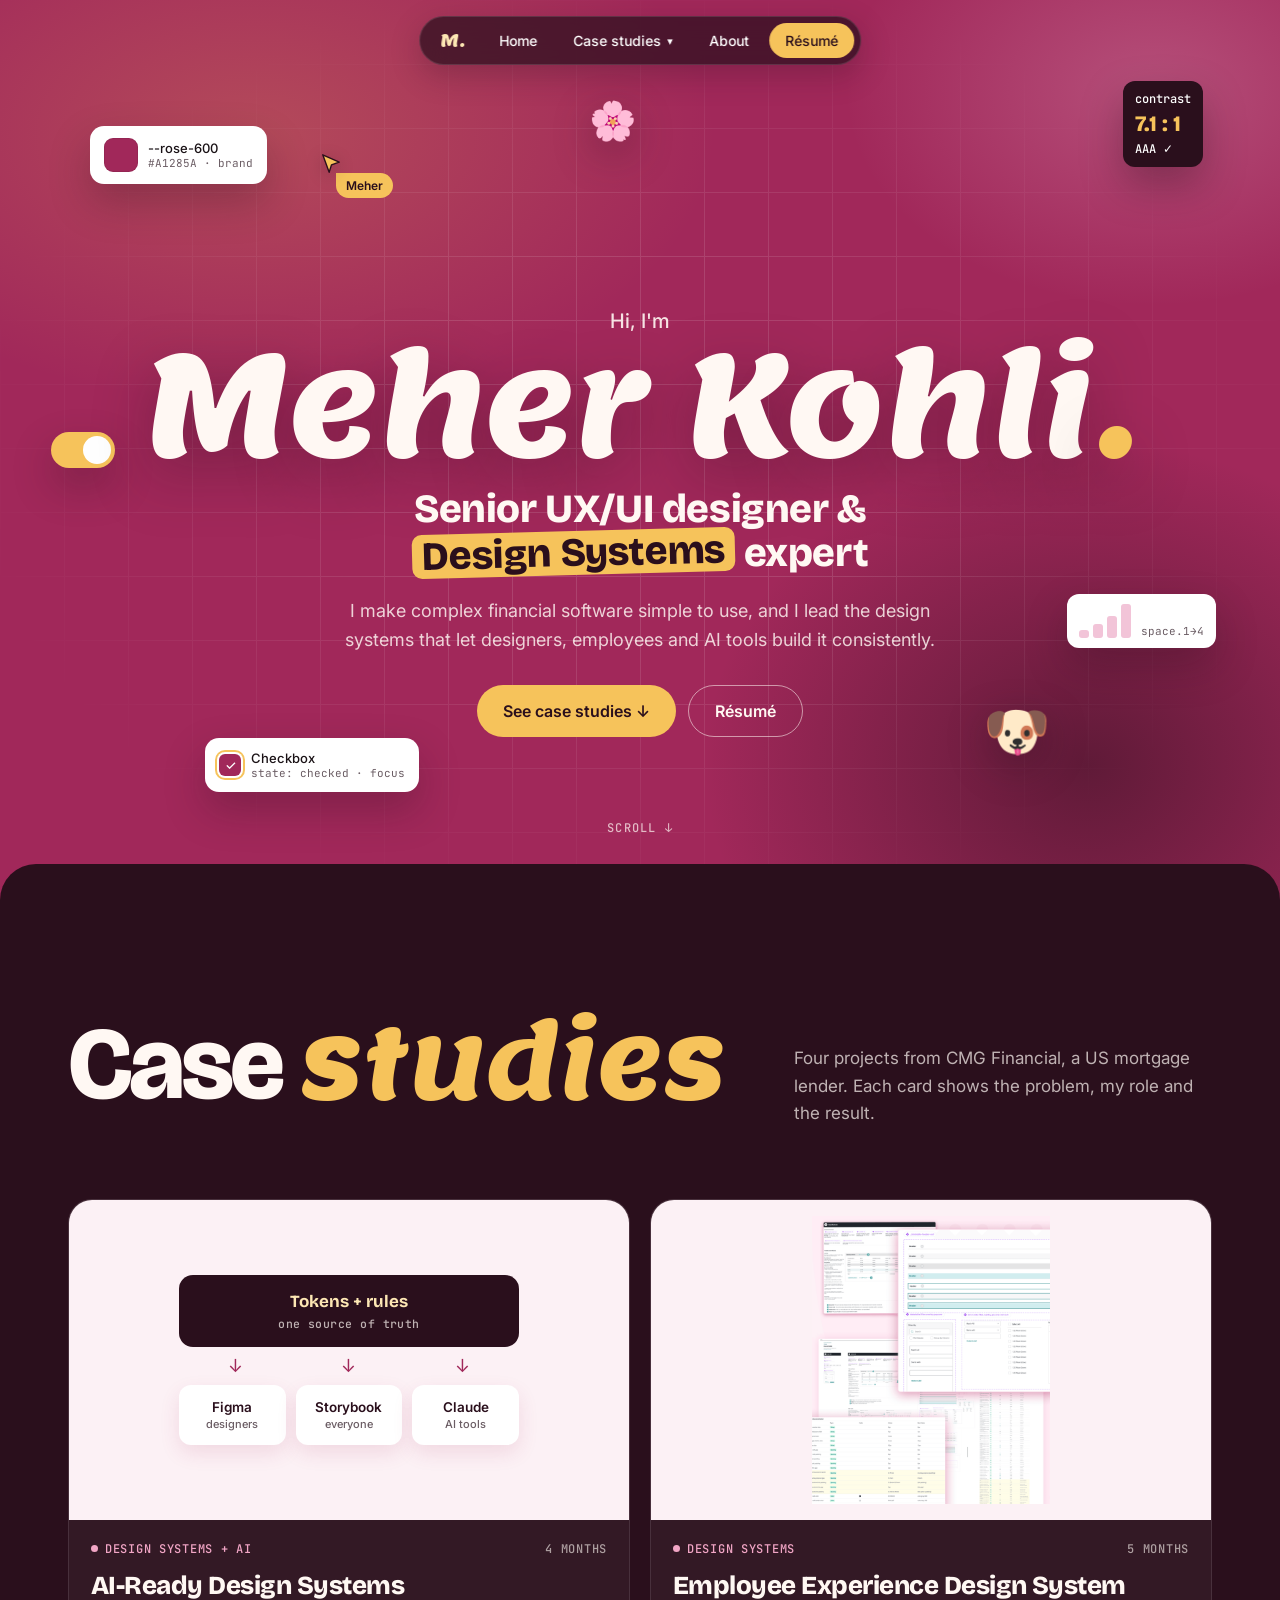
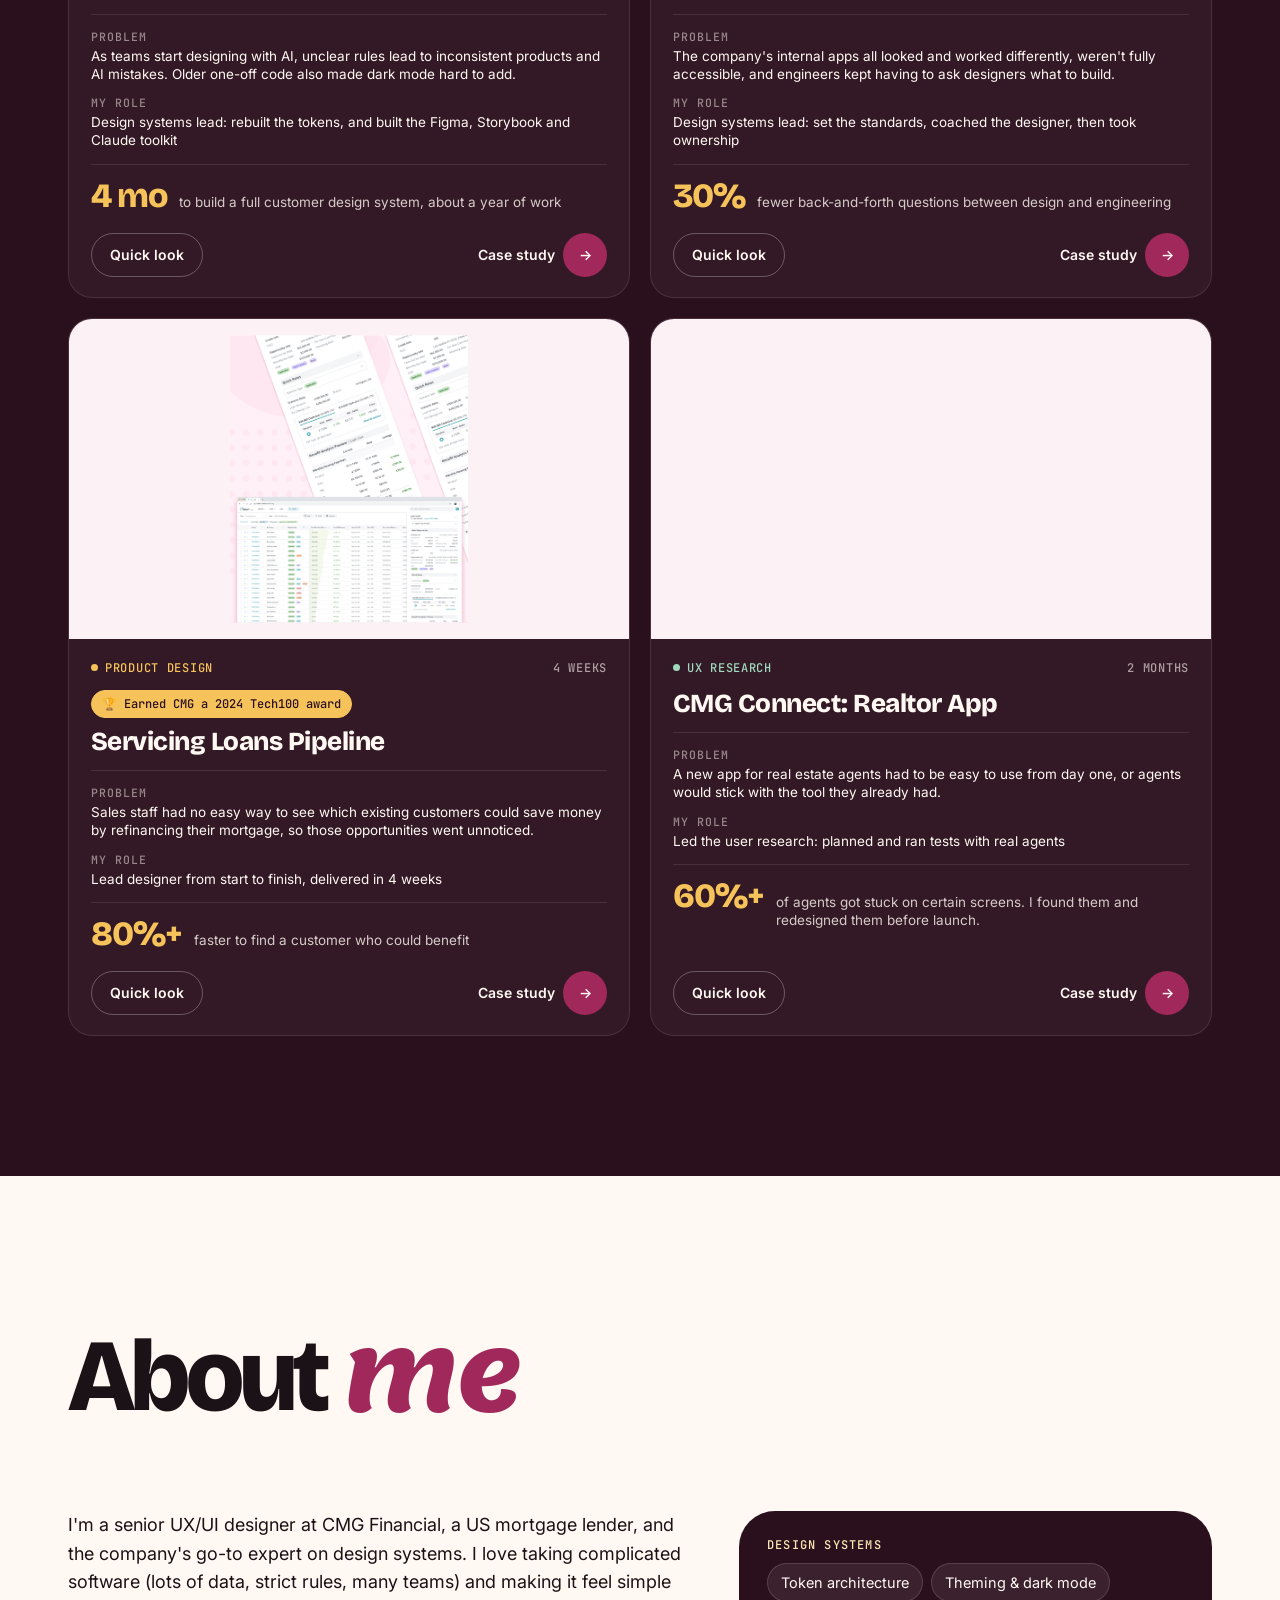
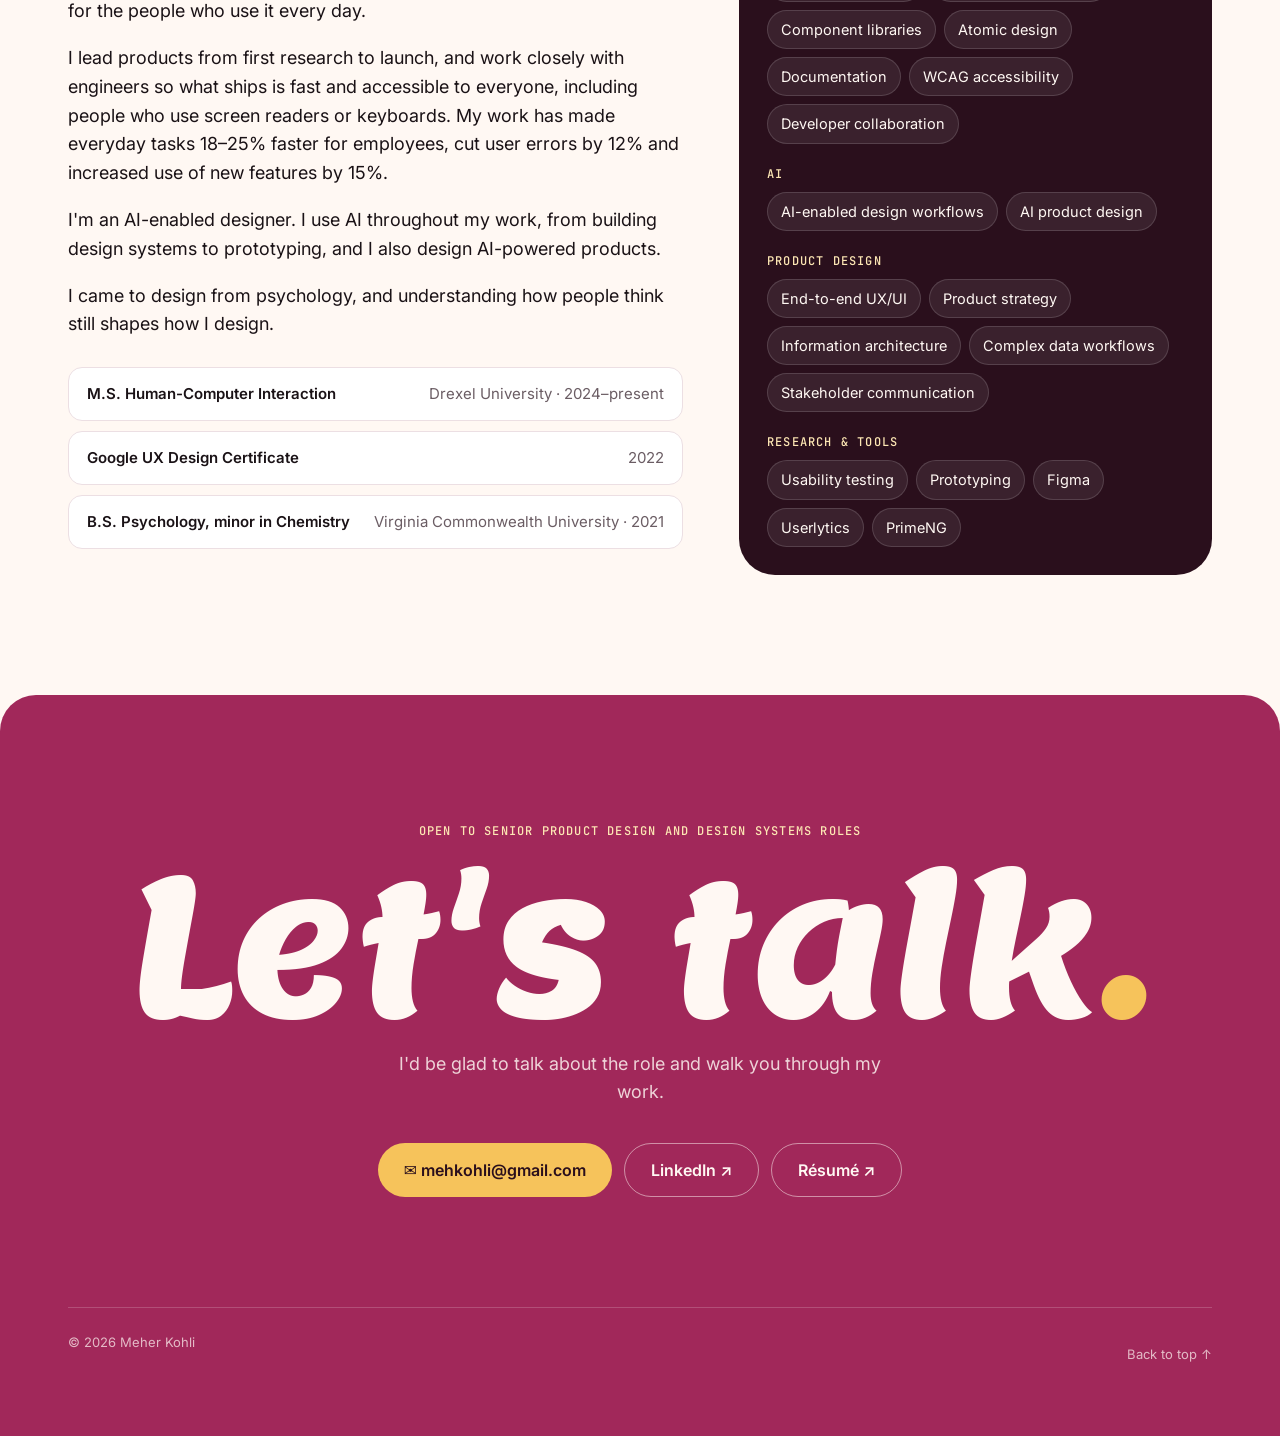
==== portfolio/index.html @ 1b916220 "Prepare Google Analytics click tracking (inactive until ID is added) Tracks résumé, LinkedIn and ema" ====
<!DOCTYPE html>
<html lang="en">
<head>
  <meta charset="utf-8" />
  <meta name="viewport" content="width=device-width, initial-scale=1, viewport-fit=cover" />
  <meta name="theme-color" content="#A1285A" />
  <title>Meher Kohli | Senior UX/UI Designer &amp; Design Systems Expert</title>
  <meta name="description" content="Meher Kohli is a senior UX/UI designer and design systems expert in enterprise fintech, using AI to deliver a year of design system work in 4 months. Designed the product behind CMG's 2024 HousingWire Tech100 award." />
  <link rel="preconnect" href="https://fonts.googleapis.com">
  <link rel="preconnect" href="https://fonts.gstatic.com" crossorigin>
  <link href="https://fonts.googleapis.com/css2?family=Lemon&family=Bricolage+Grotesque:opsz,wght@12..96,400;12..96,600;12..96,800&family=Inter:wght@400;500;600&family=JetBrains+Mono:wght@400;500&display=swap" rel="stylesheet">
  <style>
    /* ═════════ Meher tokens ═════════ */
    :root {
      /* primitives */
      --rose-950:#2a0f1c; --rose-900:#4a1029; --rose-700:#7d1d45; --rose-600:#A1285A; --rose-400:#d0679a; --rose-200:#f2c4d8; --rose-100:#fbe7ef;
      --butter-400:#F6C35B; --butter-200:#fde7b4;
      --cream:#fff8f3; --ink:#1a1216; --ink-muted:#6b5d64; --line:#ecdfe3;

      /* semantic */
      --bg: var(--cream); --text: var(--ink); --muted: var(--ink-muted); --border: var(--line);
      --brand: var(--rose-600); --brand-deep: var(--rose-950); --brand-soft: var(--rose-100); --highlight: var(--butter-400);

      --f-sig: 'Lemon', 'Bricolage Grotesque', cursive;
      --f-head: 'Bricolage Grotesque', system-ui, sans-serif;
      --f-body: 'Inter', system-ui, -apple-system, 'Segoe UI', Roboto, sans-serif;
      --f-mono: 'JetBrains Mono', ui-monospace, Menlo, monospace;

      --r-sm:8px; --r-md:14px; --r-lg:24px; --r-xl:36px;
      --max:1200px;
      --ease: cubic-bezier(.2,.8,.2,1);
    }

    *, *::before, *::after { box-sizing: border-box; }
    html { scroll-padding-top: 24px; -webkit-text-size-adjust: 100%; }
    @media (prefers-reduced-motion: no-preference) { html.smooth { scroll-behavior: smooth; } }
    body:has(dialog[open]) { overflow: hidden; }
    body { margin: 0; background: var(--bg); color: var(--text); font: 400 17px/1.6 var(--f-body); -webkit-font-smoothing: antialiased; overflow-x: clip; }
    a { color: inherit; }
    :focus-visible { outline: 3px solid var(--highlight); outline-offset: 3px; border-radius: 6px; }
    .wrap { max-width: var(--max); margin: 0 auto; padding: 0 28px; }
    @media (max-width: 600px) { .wrap { padding: 0 16px; } }
    .skip { position: absolute; left: -9999px; }
    .skip:focus { left: 16px; top: 16px; background: #fff; color: var(--ink); padding: 8px 12px; z-index: 200; }
    .mono { font-family: var(--f-mono); }
    .label { font: 500 12px/1 var(--f-mono); letter-spacing: .1em; text-transform: uppercase; }

    /* ═════════ Nav ═════════ */
    .nav { position: fixed; top: 16px; left: 50%; transform: translateX(-50%); z-index: 100; display: flex; align-items: center; gap: 4px; padding: 6px; border-radius: 999px; background: rgba(42,15,28,.72); backdrop-filter: blur(14px); -webkit-backdrop-filter: blur(14px); border: 1px solid rgba(255,255,255,.12); box-shadow: 0 10px 30px rgba(42,15,28,.25); }
    .nav a { color: #fff; text-decoration: none; font: 500 14px var(--f-body); padding: 9px 16px; border-radius: 999px; transition: background .2s; white-space: nowrap; }
    .nav a:hover { background: rgba(255,255,255,.12); }
    .nav .sig { font: 400 18px var(--f-sig); color: var(--butter-200); padding: 6px 14px; }
    .nav .cta { background: var(--butter-400); color: var(--rose-950); }
    .nav .cta:hover { background: var(--butter-200); }
    @media (max-width: 640px) {
      .nav { top: auto; bottom: calc(12px + env(safe-area-inset-bottom)); width: calc(100% - 24px); max-width: 420px; justify-content: space-between; padding: 6px; }
      .nav a { min-height: 44px; display: inline-flex; align-items: center; padding: 0 12px; font-size: 14px; }
      .nav .sig { display: none; }
      .nav a:not(.sig) { padding: 0 10px; }
      body { padding-bottom: calc(76px + env(safe-area-inset-bottom)); }
    }
    @media (max-width: 374px) {
      .nav a:not(.sig) { padding: 0 7px; font-size: 13px; }
    }

    /* ═════════ Hero ═════════ */
    .hero { position: relative; min-height: 100vh; min-height: 100svh; background: var(--brand); color: var(--cream); overflow: hidden; display: grid; place-items: center; isolation: isolate; }
    .hero::before { content: ""; position: absolute; inset: 0; z-index: -1; background:
        radial-gradient(60% 50% at 20% 15%, rgba(246,195,91,.22), transparent 60%),
        radial-gradient(50% 60% at 85% 85%, rgba(42,15,28,.55), transparent 60%),
        radial-gradient(40% 40% at 90% 10%, rgba(242,196,216,.25), transparent 60%); }
    .hero .grid-bg { position: absolute; inset: 0; z-index: -1; opacity: .12; background-image: linear-gradient(#fff 1px, transparent 1px), linear-gradient(90deg, #fff 1px, transparent 1px); background-size: 64px 64px; mask-image: radial-gradient(ellipse at center, #000 30%, transparent 75%); -webkit-mask-image: radial-gradient(ellipse at center, #000 30%, transparent 75%); }
    .hero-inner { text-align: center; padding: 120px 20px 100px; position: relative; z-index: 5; }
    .hero .hello { font: 500 clamp(16px, 2vw, 20px) var(--f-body); opacity: .9; margin-bottom: 8px; }
    .hero h1 { font: 400 clamp(64px, 11vw, 156px)/.9 var(--f-sig); margin: 0; letter-spacing: -.02em; color: var(--cream); text-shadow: 0 20px 60px rgba(42,15,28,.35); }
    .hero h1 .dot { color: var(--butter-400); }
    .hero .role { font: 800 clamp(22px, 3.4vw, 40px)/1.1 var(--f-head); margin: 20px auto 0; max-width: 20ch; letter-spacing: -.01em; }
    .hero .role span { background: var(--butter-400); color: var(--rose-950); padding: 0 .25em; border-radius: 10px; display: inline-block; transform: rotate(-1.5deg); }
    .hero .sub { max-width: 54ch; margin: 22px auto 0; font-size: clamp(16px, 1.6vw, 18px); color: rgba(255,248,243,.82); }
    .hero-cta { display: flex; justify-content: center; flex-wrap: wrap; gap: 12px; margin-top: 30px; }
    .hbtn { display: inline-flex; align-items: center; justify-content: center; min-height: 52px; padding: 0 26px; border-radius: 999px; font: 600 16px var(--f-body); text-decoration: none; transition: transform .2s var(--ease), background .2s; }
    .hbtn:hover { transform: translateY(-2px); }
    .hbtn.y { background: var(--butter-400); color: var(--rose-950); }
    .hbtn.o { border: 1.5px solid rgba(255,248,243,.55); color: var(--cream); }
    @media (max-width: 480px) { .hero-cta { display: grid; grid-template-columns: 1.4fr 1fr; gap: 10px; } .hbtn { padding: 0 12px; font-size: 15px; } }
    .proof { display: inline-flex; align-items: center; gap: 8px; margin: 22px 0 0; padding: 9px 16px; border-radius: 999px; background: rgba(42,15,28,.35); border: 1px solid rgba(255,255,255,.18); font: 500 14.5px var(--f-body); color: var(--cream); }
    .proof b { color: var(--butter-200); font-weight: 600; }
    .scroll-hint { position: absolute; bottom: 64px; left: 50%; transform: translateX(-50%); font: 500 12px var(--f-mono); letter-spacing: .1em; text-transform: uppercase; opacity: .7; z-index: 5; }

    /* floating system objects */
    .floaty { position: absolute; z-index: 3; will-change: transform; pointer-events: none; }
    .floaty > * { animation: bob 7s ease-in-out infinite; }
    @keyframes bob { 0%,100% { transform: translateY(-10px) rotate(var(--rot,0deg)); } 50% { transform: translateY(12px) rotate(calc(var(--rot,0deg) * -1)); } }
    .chip { font: 500 13px var(--f-body); background: #fff; color: var(--ink); border-radius: 14px; padding: 12px 14px; box-shadow: 0 18px 40px rgba(42,15,28,.28); display: flex; align-items: center; gap: 10px; }
    .chip .sw { width: 34px; height: 34px; border-radius: 9px; background: var(--brand); box-shadow: inset 0 0 0 1px rgba(0,0,0,.08); }
    .chip small { display: block; font: 400 11px var(--f-mono); color: var(--muted); }
    .cb { width: 22px; height: 22px; border-radius: 6px; background: var(--brand); color: #fff; display: grid; place-items: center; font-size: 13px; box-shadow: 0 0 0 2px #fff, 0 0 0 4px var(--butter-400); }
    .fake-btn { font: 600 14px var(--f-body); background: var(--rose-950); color: var(--butter-200); padding: 13px 22px; border-radius: 999px; box-shadow: 0 0 0 3px var(--brand), 0 0 0 6px var(--butter-400), 0 18px 40px rgba(42,15,28,.35); }
    .toggle { width: 64px; height: 36px; border-radius: 999px; background: var(--butter-400); position: relative; box-shadow: 0 18px 40px rgba(42,15,28,.3); }
    .toggle::after { content: ""; position: absolute; top: 4px; right: 4px; width: 28px; height: 28px; border-radius: 50%; background: #fff; }
    .contrast { font: 500 12px var(--f-mono); background: var(--rose-950); color: #fff; border-radius: 12px; padding: 10px 12px; display: grid; gap: 4px; box-shadow: 0 18px 40px rgba(42,15,28,.35); }
    .contrast b { font: 800 22px var(--f-head); color: var(--butter-400); }
    .cursor-tag { display: flex; flex-direction: column; align-items: flex-start; }
    .cursor-tag svg { width: 22px; height: 22px; filter: drop-shadow(0 4px 8px rgba(0,0,0,.25)); }
    .cursor-tag span { margin: -2px 0 0 16px; background: var(--butter-400); color: var(--rose-950); font: 600 12px var(--f-body); padding: 5px 10px; border-radius: 4px 999px 999px 999px; }
    .sticker { font-size: 54px; filter: drop-shadow(0 12px 20px rgba(42,15,28,.35)); }
    .spacing { display: flex; align-items: flex-end; gap: 4px; background: #fff; padding: 10px 12px; border-radius: 12px; box-shadow: 0 18px 40px rgba(42,15,28,.28); }
    .spacing i { display: block; width: 10px; background: var(--rose-200); border-radius: 3px; }
    .spacing em { font: 400 11px var(--f-mono); color: var(--muted); font-style: normal; margin-left: 6px; }

    .f1 { top: 14%; left: 7%; }   .f1 > * { --rot: -6deg; }
    .f2 { top: 9%; right: 6%; }  .f2 > * { --rot: 5deg; animation-duration: 6s; }
    .f3 { top: 48%; left: 4%; }   .f3 > * { --rot: 3deg; animation-duration: 8s; }
    .f4 { top: 66%; right: 5%; }  .f4 > * { --rot: -4deg; animation-duration: 6.5s; }
    .f5 { bottom: 12%; left: 16%; } .f5 > * { --rot: 8deg; animation-duration: 7.5s; }
    .f6 { bottom: 14%; right: 18%; } .f6 > * { --rot: -3deg; animation-duration: 5.5s; }
    .f7 { top: 17%; left: 25%; }  .f7 > * { --rot: -10deg; animation-duration: 6.8s; }
    .f8 { top: 10%; left: 46%; }  .f8 > * { --rot: 6deg; animation-duration: 7.2s; }
    @media (max-width: 900px) { .f3, .f4, .f7 { display: none; } .f1 { top: 11%; left: 3%; } .f2 { top: 12%; right: 3%; } .f8 { display: none; } }
    @media (max-width: 600px) {
      .f1 { top: 20px; left: 12px; } .f2 { top: 20px; right: 12px; }
      .f1 .chip, .f2 .contrast { zoom: .72; }
      .proof .proj { display: none; }
      .f5 { display: none; }
      .f6 { right: 5%; bottom: 3%; } .f6 .sticker { font-size: 40px; }
      .hero-inner { padding: 100px 16px 104px; }
      .hero .hello { display: none; }
      .hero .role { font-size: 22px; margin-top: 14px; }
      .hero .sub { font-size: 16px; margin-top: 14px; }
      .proof { border-radius: 16px; font-size: 13.5px; margin-top: 16px; text-align: left; }
      .hero-cta { margin-top: 20px; }
      .scroll-hint { display: none; }
    }

    /* sparkles on hover (signature from the original header) */
    .sparkle-layer { position: absolute; inset: 0; pointer-events: none; z-index: 4; }
    .sp { position: absolute; opacity: 0; color: var(--butter-400); font-size: 22px; }
    @keyframes sparkle { 0% { opacity: 0; transform: scale(0) rotate(0); } 30% { opacity: 1; transform: scale(1.2) rotate(180deg); } 100% { opacity: 0; transform: scale(1.4) rotate(360deg); } }
    .hero:hover .sp, .hero.sparkle .sp { animation: sparkle 2.2s ease-in-out infinite; }

    /* ═════════ Work ═════════ */
    .work { position: relative; z-index: 1; margin-top: calc(var(--r-xl) * -1); background: var(--rose-950); color: var(--cream); padding: 130px 0 140px; border-radius: var(--r-xl) var(--r-xl) 0 0; }
    .sec-head { display: flex; justify-content: space-between; align-items: end; gap: 24px; flex-wrap: wrap; margin-bottom: 72px; }
    .sec-head h2 { font: 800 clamp(48px, 8vw, 112px)/.9 var(--f-head); letter-spacing: -.04em; margin: 0; }
    .sec-head h2 em { font: 400 1em var(--f-sig); font-style: normal; color: var(--butter-400); letter-spacing: -.02em; }
    .sec-head p { max-width: 38ch; margin: 0; color: rgba(255,248,243,.7); }

    .tag { font: 500 12px/1 var(--f-mono); padding: 7px 10px; border-radius: 999px; border: 1px solid rgba(255,255,255,.2); color: rgba(255,248,243,.85); }
    .tag.gold { background: var(--butter-400); border-color: var(--butter-400); color: var(--rose-950); }
    .v-rose { background: linear-gradient(140deg, var(--brand), var(--rose-700)); }
    .v-butter { background: linear-gradient(140deg, var(--butter-400), #f19a6b); }
    .v-plum { background: linear-gradient(140deg, var(--rose-950), #4a1a33); }
    .ai-vis { width: 100%; max-width: 340px; display: grid; grid-template-columns: repeat(3, 1fr); gap: 10px; }
    .ai-vis .core { grid-column: 1 / -1; background: var(--rose-950); color: var(--butter-200); border-radius: 14px; padding: 16px; text-align: center; font: 700 17px var(--f-head); }
    .ai-vis .core small { display: block; font: 500 11.5px var(--f-mono); color: rgba(255,248,243,.7); margin-top: 4px; letter-spacing: .04em; }
    .ai-vis .arrows { grid-column: 1 / -1; display: flex; justify-content: space-around; color: var(--brand); font-size: 18px; line-height: 1; }
    .ai-vis .leaf { background: #fff; border-radius: 12px; padding: 14px 6px; text-align: center; font: 600 13.5px var(--f-body); color: var(--rose-950); box-shadow: 0 8px 20px rgba(161,40,90,.12); }
    .ai-vis .leaf i { display: block; font-style: normal; font-size: 11px; font-weight: 500; color: var(--muted); margin-top: 2px; }
    .v-blush { background: linear-gradient(140deg, var(--rose-200), #f7d9c4); }

    /* Case study overview grid */
    .cases { display: grid; grid-template-columns: repeat(2, 1fr); gap: 20px; list-style: none; margin: 0; padding: 0; }
    @media (max-width: 680px) { .cases { grid-template-columns: 1fr; } }
    .cs { position: relative; display: flex; flex-direction: column; background: rgba(255,255,255,.045); border: 1px solid rgba(255,255,255,.1); border-radius: var(--r-lg); overflow: hidden; transition: transform .35s var(--ease), border-color .25s, background .25s; }
    .cs:hover { transform: translateY(-4px); border-color: rgba(246,195,91,.55); background: rgba(255,255,255,.07); }
    .cs:focus-within { border-color: var(--butter-400); }
    /* Real product images: shown in full, never cropped or altered */
    .thumb { height: 320px; padding: 16px; background: #fcf1f5; display: flex; align-items: center; justify-content: center; overflow: hidden; }
    .thumb img { display: block; max-width: 100%; max-height: 288px; width: auto; height: auto; transition: transform .5s var(--ease); }
    .cs:hover .thumb img { transform: scale(1.03); }
    @media (max-width: 680px) {
      .thumb { height: 300px; padding: 14px; } .thumb img { max-height: 272px; }
      .cs-body { padding: 20px 18px 18px; }
      .cs h3 { font-size: 24px; }
      .work { padding: 88px 0 96px; }
      .sec-head { margin-bottom: 48px; }
    }
    .award { align-self: flex-start; margin-bottom: -4px; }
    .cs-body { display: flex; flex-direction: column; gap: 14px; padding: 22px 22px 20px; flex: 1; }
    .cs-meta { display: flex; justify-content: space-between; gap: 8px; font: 500 12px/1.3 var(--f-mono); letter-spacing: .06em; text-transform: uppercase; color: rgba(255,248,243,.6); }
    .cs-meta .kind { color: var(--c); }
    .cs-meta .kind::before { content: ""; display: inline-block; width: 7px; height: 7px; border-radius: 50%; background: var(--c); margin-right: 7px; vertical-align: 1px; }
    .cs h3 { font: 800 26px/1.08 var(--f-head); letter-spacing: -.02em; margin: 0; }
    .cs h3 a { text-decoration: none; }
    .cs h3 a::after { content: ""; position: absolute; inset: 0; z-index: 1; border-radius: inherit; }
    .cs h3 a:focus-visible { outline: none; }
    .cs-sum { margin: 0; font-size: 15px; line-height: 1.5; color: rgba(255,248,243,.75); }
    .facts { display: grid; grid-template-columns: 1fr; gap: 12px; margin: 0; padding: 14px 0; border-block: 1px solid rgba(255,255,255,.1); }
    .facts dt { font: 500 11.5px var(--f-mono); letter-spacing: .08em; text-transform: uppercase; color: rgba(255,248,243,.5); margin-bottom: 3px; }
    .facts dd { margin: 0; font-size: 13.5px; line-height: 1.35; }
    .impact { display: flex; align-items: baseline; gap: 12px; }
    .impact b { font: 800 34px/1 var(--f-head); color: var(--butter-400); letter-spacing: -.03em; white-space: nowrap; }
    .impact span { font-size: 13.5px; line-height: 1.35; color: rgba(255,248,243,.8); }
    .cs-actions { margin-top: auto; padding-top: 6px; display: flex; justify-content: space-between; align-items: center; gap: 10px; }
    .ql { position: relative; z-index: 2; font: 600 14px var(--f-body); color: var(--cream); background: transparent; border: 1px solid rgba(255,255,255,.28); border-radius: 999px; min-height: 44px; padding: 0 18px; cursor: pointer; transition: background .2s, border-color .2s; }
    .ql:hover { background: rgba(255,255,255,.1); border-color: rgba(255,255,255,.5); }
    .go { display: inline-flex; align-items: center; gap: 8px; font: 600 14px var(--f-body); color: var(--cream); }
    .go i { width: 44px; height: 44px; border-radius: 50%; background: var(--brand); display: grid; place-items: center; font-style: normal; transition: transform .3s var(--ease), background .2s; }
    .cs:hover .go i, .cs:focus-within .go i { transform: rotate(-45deg); background: var(--butter-400); color: var(--rose-950); }

    /* Quick look dialog */
    dialog.qv { width: min(760px, calc(100vw - 24px)); max-height: calc(100vh - 32px); padding: 0; border: 0; border-radius: var(--r-xl); background: var(--cream); color: var(--ink); box-shadow: 0 40px 100px rgba(42,15,28,.5); overflow: auto; }
    dialog.qv::backdrop { background: rgba(26,10,18,.66); backdrop-filter: blur(6px); }
    dialog.qv[open] { animation: pop .35s var(--ease); }
    @keyframes sheet { from { transform: translateY(100%); } }
    @keyframes pop { from { opacity: 0; transform: translateY(18px) scale(.98); } }
    .qv-head { position: relative; padding: 30px 32px 26px; color: var(--cream); }
    .qv-head.v-butter, .qv-head.v-blush { color: var(--rose-950); }
    .qv-head .cs-meta { color: inherit; opacity: .8; justify-content: flex-start; gap: 6px 16px; flex-wrap: wrap; padding-right: 52px; }
    .qv-head .cs-meta .kind { color: inherit; } .qv-head .cs-meta .kind::before { background: currentColor; }
    .qv-head h2 { font: 800 clamp(28px, 4vw, 40px)/1.05 var(--f-head); letter-spacing: -.02em; margin: 12px 0 0; padding-right: 48px; }
    .qv-x { position: absolute; top: 18px; right: 18px; width: 40px; height: 40px; border-radius: 50%; border: 0; background: rgba(255,255,255,.9); color: var(--ink); font-size: 20px; cursor: pointer; }
    .qv-body { padding: 28px 32px 8px; display: grid; gap: 24px; }
    .qv-facts { display: grid; grid-template-columns: repeat(3, 1fr); gap: 12px; margin: 0; }
    .qv-facts div { background: #fff; border: 1px solid var(--border); border-radius: var(--r-md); padding: 12px 14px; }
    .qv-facts dt { font: 500 11.5px var(--f-mono); letter-spacing: .08em; text-transform: uppercase; color: var(--muted); margin-bottom: 4px; }
    .qv-facts dd { margin: 0; font-size: 14px; line-height: 1.4; }
    .qv-sec h3 { font: 500 12px var(--f-mono); letter-spacing: .1em; text-transform: uppercase; color: var(--brand); margin: 0 0 8px; }
    .qv-sec p { margin: 0; color: var(--ink); }
    .qv-sec ul { margin: 0; padding-left: 20px; display: grid; gap: 6px; }
    .qv-metrics { display: grid; grid-template-columns: repeat(3, 1fr); gap: 12px; }
    .qv-metrics div { background: var(--rose-950); color: var(--cream); border-radius: var(--r-md); padding: 16px; }
    .qv-metrics b { display: block; font: 800 30px/1 var(--f-head); color: var(--butter-400); letter-spacing: -.02em; }
    .qv-metrics span { display: block; font-size: 13px; line-height: 1.4; margin-top: 6px; color: rgba(255,248,243,.8); }
    .qv-foot { position: sticky; bottom: 0; display: flex; justify-content: space-between; align-items: center; gap: 12px; padding: 16px 32px; background: color-mix(in srgb, var(--cream) 92%, transparent); backdrop-filter: blur(8px); border-top: 1px solid var(--border); margin-top: 20px; flex-wrap: wrap; }
    .qv-nav { display: flex; gap: 8px; }
    .qv-nav button { height: 44px; padding: 0 16px; border-radius: 999px; border: 1px solid var(--border); background: #fff; color: var(--ink); font: 500 14px var(--f-body); cursor: pointer; }
    .qv-nav button:hover { border-color: var(--brand); }
    .qv-cta { display: inline-flex; align-items: center; gap: 8px; height: 44px; padding: 0 20px; border-radius: 999px; background: var(--brand); color: #fff; font: 600 14px var(--f-body); text-decoration: none; }
    .qv-cta:hover { background: var(--rose-700); }
    @media (max-width: 640px) {
      dialog.qv { width: 100%; max-width: 100%; margin: auto 0 0; max-height: 92vh; max-height: 92dvh; border-radius: 28px 28px 0 0; }
      dialog.qv[open] { animation: sheet .35s var(--ease); }
      .qv-foot { padding-bottom: calc(12px + env(safe-area-inset-bottom)) !important; }
      .qv-head, .qv-body { padding-left: 20px; padding-right: 20px; }
      .qv-foot { padding: 12px 20px; }
      .qv-facts, .qv-metrics { grid-template-columns: 1fr; }
      .qv-metrics div { display: flex; align-items: baseline; gap: 12px; } .qv-metrics span { margin: 0; }
      .qv-nav button span { display: none; }
    }

    /* ═════════ About ═════════ */
    .about-sec { padding: 130px 0 120px; }
    .about-sec .sec-head h2 { color: var(--ink); }
    .about-sec .sec-head h2 em { color: var(--brand); }
    .about { display: grid; grid-template-columns: 1.3fr 1fr; gap: 56px; align-items: start; }
    .about p { margin: 0 0 18px; font-size: 18px; max-width: 60ch; }
    .about .edu { display: grid; gap: 10px; margin: 28px 0 0; padding: 0; list-style: none; }
    .about .edu li { background: #fff; border: 1px solid var(--border); border-radius: var(--r-md); padding: 14px 18px; font-size: 15px; display: flex; justify-content: space-between; gap: 4px 12px; flex-wrap: wrap; }
    .about .edu b { font-weight: 600; }
    .about .edu span { color: var(--muted); }
    .skills { background: var(--rose-950); color: var(--cream); border-radius: var(--r-xl); padding: 28px; }
    .skills h3 { font: 500 12px/1 var(--f-mono); letter-spacing: .1em; text-transform: uppercase; color: var(--butter-200); margin: 0 0 12px; }
    .skills ul { list-style: none; margin: 0 0 24px; padding: 0; display: flex; flex-wrap: wrap; gap: 8px; }
    .skills ul:last-child { margin-bottom: 0; }
    .skills li { font-size: 14.5px; padding: 7px 13px; border-radius: 999px; background: rgba(255,255,255,.08); border: 1px solid rgba(255,255,255,.14); }
    @media (max-width: 900px) { .about { grid-template-columns: 1fr; gap: 32px; } .about-sec { padding: 88px 0 96px; } .about p { font-size: 17px; } .skills { padding: 22px 18px; border-radius: 28px; } }

    /* ═════════ Contact ═════════ */
    .contact { background: var(--brand); color: var(--cream); border-radius: var(--r-xl) var(--r-xl) 0 0; padding: 130px 0 60px; position: relative; overflow: hidden; text-align: center; }
    .contact .label { color: var(--butter-200); }
    .contact h2 { font: 400 clamp(64px, 15vw, 200px)/.9 var(--f-sig); margin: 22px 0 18px; letter-spacing: -.02em; }
    .contact h2 span { color: var(--butter-400); }
    .contact p { max-width: 46ch; margin: 0 auto 36px; color: rgba(255,248,243,.82); font-size: 18px; }
    .btns { display: flex; justify-content: center; flex-wrap: wrap; gap: 12px; }
    .btn { display: inline-flex; align-items: center; gap: 8px; height: 54px; padding: 0 26px; border-radius: 999px; font: 600 16px var(--f-body); text-decoration: none; transition: transform .2s var(--ease); }
    .btn:hover { transform: translateY(-2px); }
    .btn.y { background: var(--butter-400); color: var(--rose-950); }
    .btn.o { border: 1.5px solid rgba(255,248,243,.5); color: var(--cream); }
    .foot { display: flex; justify-content: space-between; flex-wrap: wrap; gap: 12px; margin-top: 110px; padding-top: 24px; border-top: 1px solid rgba(255,255,255,.18); font-size: 13px; color: rgba(255,248,243,.7); text-align: left; }
    .foot a { text-decoration: none; min-height: 44px; display: inline-flex; align-items: center; }
    @media (max-width: 600px) { .contact { padding: 96px 0 40px; } .btns { flex-direction: column; align-items: stretch; max-width: 340px; margin: 0 auto; } .btn { justify-content: center; } .foot { margin-top: 64px; } }

    /* reveal */
    .rv { transition: opacity .8s var(--ease), transform .8s var(--ease); }
    .rv.pre { opacity: 0; transform: translateY(28px); }

    @media (prefers-reduced-motion: reduce) {
      html.smooth { scroll-behavior: auto; }
      *, *::before, *::after { animation: none !important; transition: none !important; }
      .rv.pre { opacity: 1; transform: none; }
    }

/* Case studies dropdown in the menu */
.cm { position: relative; display: inline-flex; }
.cm-btn { display: inline-flex; align-items: center; gap: 6px; border: 0; background: transparent; color: #fff; font: 500 14px var(--f-body); padding: 9px 16px; border-radius: 999px; cursor: pointer; white-space: nowrap; }
.cm-btn:hover, .cm-btn[aria-expanded="true"] { background: rgba(255,255,255,.12); }
.cm-caret { font-size: 11px; transition: transform .2s; }
.cm-btn[aria-expanded="true"] .cm-caret { transform: rotate(180deg); }
.cm-list { position: absolute; top: calc(100% + 10px); left: 50%; transform: translateX(-50%); width: 300px; margin: 0; padding: 8px; list-style: none; background: #2a0f1c; border: 1px solid rgba(255,255,255,.14); border-radius: 18px; box-shadow: 0 18px 40px rgba(42,15,28,.35); z-index: 120; }
.cm-list[hidden] { display: none; }
.cm-list a { display: block; padding: 10px 12px; min-height: 44px; border-radius: 12px; color: #fff; text-decoration: none; font: 600 15px/1.3 var(--f-body); }
.cm-list a:hover, .cm-list a:focus-visible { background: rgba(255,255,255,.1); }
.cm-list a[aria-current="page"] { background: rgba(246,195,91,.18); }
.cm-kind { display: block; font: 500 11px var(--f-mono); letter-spacing: .08em; text-transform: uppercase; color: #fde7b4; margin-bottom: 2px; }
@media (max-width: 640px) {
  .cm-btn { min-height: 44px; padding: 0 10px; }
  .cm { position: static; }
  .cm-list { top: auto; bottom: calc(100% + 10px); left: 0; right: 0; width: auto; transform: none; }
}
@media (max-width: 374px) { .cm-btn { padding: 0 7px; font-size: 13px; } }
  </style>
  <style>html.wf body { opacity: 0; } @media (prefers-reduced-motion: no-preference) { body { transition: opacity .2s; } }</style>
  <script>
    (function () {
      var d = document.documentElement, f = document.fonts;
      if (!f || !f.load) return;
      d.classList.add('wf');
      var done = function () { d.classList.remove('wf'); };
      Promise.all(['400 1em Lemon', '400 1em "Bricolage Grotesque"', '600 1em "Bricolage Grotesque"', '700 1em "Bricolage Grotesque"', '800 1em "Bricolage Grotesque"', '400 1em Inter', '500 1em Inter', '600 1em Inter', '400 1em "JetBrains Mono"', '500 1em "JetBrains Mono"']
        .map(function (s) { return f.load(s); })).then(done, done);
      setTimeout(done, 800);
    })();
  </script>
  <!--GA-HEAD--><!-- Google Analytics: add the Measurement ID in analytics.py to turn on --><!--/GA-HEAD-->
</head>
<body>
  <a class="skip" href="#main">Skip to content</a>

  <nav class="nav" aria-label="Primary">
    <a class="sig" href="#top" aria-label="Meher Kohli, back to top">M.</a>
    <a href="#top" aria-current="page">Home</a>
    <div class="cm"><button type="button" class="cm-btn" aria-expanded="false" aria-controls="cm-list">Case studies <span class="cm-caret" aria-hidden="true">▾</span></button><ul class="cm-list" id="cm-list" hidden><li><a href="ai-design-systems.html"><span class="cm-kind">Design systems + AI</span>AI-Ready Design Systems</a></li><li><a href="design-system.html"><span class="cm-kind">Design systems</span>Employee Experience Design System</a></li><li><a href="servicing-loans.html"><span class="cm-kind">Product design</span>Servicing Loans Pipeline</a></li><li><a href="cmg-connect.html"><span class="cm-kind">UX research</span>CMG Connect: Realtor App</a></li></ul></div>
    <a href="#about">About</a>
    <a class="cta" href="https://drive.google.com/file/d/1_7QyMZPTrXjoIrbl1z8iu8Kn4wFuUsJ9/view?usp=sharing" target="_blank" rel="noopener">Résumé</a>
  </nav>

  <main id="main">
    <!-- ═════════ HERO ═════════ -->
    <section class="hero" id="top">
      <div class="grid-bg" aria-hidden="true"></div>

      <div aria-hidden="true">
        <div class="floaty f1" data-depth="18"><div class="chip"><span class="sw"></span><div>--rose-600<small>#A1285A · brand</small></div></div></div>
        <div class="floaty f2" data-depth="-22"><div class="contrast"><span>contrast</span><b>7.1 : 1</b><span>AAA ✓</span></div></div>
        <div class="floaty f3" data-depth="14"><div class="toggle"></div></div>
        <div class="floaty f4" data-depth="-16"><div class="spacing"><i style="height:8px"></i><i style="height:14px"></i><i style="height:22px"></i><i style="height:34px"></i><em>space.1→4</em></div></div>
        <div class="floaty f5" data-depth="24"><div class="chip"><span class="cb">✓</span><div>Checkbox<small>state: checked · focus</small></div></div></div>
        <div class="floaty f6" data-depth="-20"><div class="sticker">🐶</div></div>
        <div class="floaty f7" data-depth="10"><div class="cursor-tag"><svg viewBox="0 0 24 24"><path d="M3 2l7 19 2.5-8L21 10z" fill="#F6C35B" stroke="#2a0f1c" stroke-width="1.5" stroke-linejoin="round"/></svg><span>Meher</span></div></div>
        <div class="floaty f8" data-depth="-12"><div class="sticker" style="font-size:38px">🌸</div></div>
      </div>

      <div class="sparkle-layer" aria-hidden="true">
        <span class="sp" style="left:30%;top:30%">✦</span><span class="sp" style="left:68%;top:28%;animation-delay:.4s">✦</span>
        <span class="sp" style="left:24%;top:62%;animation-delay:.8s">✧</span><span class="sp" style="left:74%;top:66%;animation-delay:1.1s">✦</span>
        <span class="sp" style="left:50%;top:18%;animation-delay:.2s">✧</span><span class="sp" style="left:58%;top:80%;animation-delay:1.4s">✦</span>
      </div>

      <div class="hero-inner">
        <div class="hello">Hi, I'm</div>
        <h1>Meher Kohli<span class="dot">.</span></h1>
        <p class="role">Senior UX/UI designer &amp; <span>Design Systems</span> expert</p>
        <p class="sub">I make complex financial software simple to use, and I lead the design systems that let designers, employees and AI tools build it consistently.</p>
        <div class="hero-cta">
          <a class="hbtn y" href="#work">See case studies ↓</a>
          <a class="hbtn o" href="https://drive.google.com/file/d/1_7QyMZPTrXjoIrbl1z8iu8Kn4wFuUsJ9/view?usp=sharing" target="_blank" rel="noopener">Résumé</a>
        </div>
      </div>
      <div class="scroll-hint" aria-hidden="true">Scroll ↓</div>
    </section>

    <!-- ═════════ WORK ═════════ -->
    <section class="work" id="work">
      <div class="wrap">
        <div class="sec-head rv">
          <h2>Case <em>studies</em></h2>
          <p>Four projects from CMG Financial, a US mortgage lender. Each card shows the problem, my role and the result.</p>
        </div>

        <ul class="cases">
          <li class="cs rv" style="--c:#f2a6c6">
            <div class="thumb" aria-hidden="true">
              <div class="ai-vis">
                <div class="core">Tokens + rules<small>one source of truth</small></div>
                <div class="arrows"><span>↓</span><span>↓</span><span>↓</span></div>
                <div class="leaf">Figma<i>designers</i></div>
                <div class="leaf">Storybook<i>everyone</i></div>
                <div class="leaf">Claude<i>AI tools</i></div>
              </div>
            </div>
            <div class="cs-body">
              <div class="cs-meta"><span class="kind">Design systems + AI</span><span>4 months</span></div>
              <h3><a href="ai-design-systems.html">AI-Ready Design Systems</a></h3>
              <dl class="facts"><div><dt>Problem</dt><dd>As teams start designing with AI, unclear rules lead to inconsistent products and AI mistakes. Older one-off code also made dark mode hard to add.</dd></div><div><dt>My role</dt><dd>Design systems lead: rebuilt the tokens, and built the Figma, Storybook and Claude toolkit</dd></div></dl>
              <div class="impact"><b>4 mo</b><span>to build a full customer design system, about a year of work</span></div>
              <div class="cs-actions"><button type="button" class="ql" data-case="0" aria-haspopup="dialog">Quick look</button><span class="go" aria-hidden="true">Case study <i>→</i></span></div>
            </div>
          </li>

          <li class="cs rv" style="--c:#f2a6c6">
            <div class="thumb">
              <img src="img/ctxvV92Lcjmf0muavgpU4QOd3o.png" width="1321" height="1600" alt="Design system documentation: guidelines, reusable table and filter components, and color and spacing settings" loading="lazy" decoding="async">
            </div>
            <div class="cs-body">
              <div class="cs-meta"><span class="kind">Design systems</span><span>5 months</span></div>
              <h3><a href="design-system.html">Employee Experience Design System</a></h3>
              <dl class="facts"><div><dt>Problem</dt><dd>The company's internal apps all looked and worked differently, weren't fully accessible, and engineers kept having to ask designers what to build.</dd></div><div><dt>My role</dt><dd>Design systems lead: set the standards, coached the designer, then took ownership</dd></div></dl>
              <div class="impact"><b>30%</b><span>fewer back-and-forth questions between design and engineering</span></div>
              <div class="cs-actions"><button type="button" class="ql" data-case="1" aria-haspopup="dialog">Quick look</button><span class="go" aria-hidden="true">Case study <i>→</i></span></div>
            </div>
          </li>

          <li class="cs rv" style="--c:#F6C35B">
            <div class="thumb">
              <img src="img/HiIGvdk1R77FB9GSV2OZiGMt3B4.png" width="530" height="643" alt="Loan software screens: a list of customers who could save by refinancing, with panels comparing their options" loading="lazy" decoding="async">
            </div>
            <div class="cs-body">
              <div class="cs-meta"><span class="kind">Product design</span><span>4 weeks</span></div>
              <span class="tag gold award">🏆 Earned CMG a 2024 Tech100 award</span>
              <h3><a href="servicing-loans.html">Servicing Loans Pipeline</a></h3>
              <dl class="facts"><div><dt>Problem</dt><dd>Sales staff had no easy way to see which existing customers could save money by refinancing their mortgage, so those opportunities went unnoticed.</dd></div><div><dt>My role</dt><dd>Lead designer from start to finish, delivered in 4 weeks</dd></div></dl>
              <div class="impact"><b>80%+</b><span>faster to find a customer who could benefit</span></div>
              <div class="cs-actions"><button type="button" class="ql" data-case="2" aria-haspopup="dialog">Quick look</button><span class="go" aria-hidden="true">Case study <i>→</i></span></div>
            </div>
          </li>

          <li class="cs rv" style="--c:#9fd8bd">
            <div class="thumb">
              <img src="img/XieLqVnQhKxCrVQVaumV0lElg.png" width="1345" height="1600" alt="The CMG Connect app for real estate agents on two phones, showing a list of loans and a loan's progress" loading="lazy" decoding="async">
            </div>
            <div class="cs-body">
              <div class="cs-meta"><span class="kind">UX research</span><span>2 months</span></div>
              <h3><a href="cmg-connect.html">CMG Connect: Realtor App</a></h3>
              <dl class="facts"><div><dt>Problem</dt><dd>A new app for real estate agents had to be easy to use from day one, or agents would stick with the tool they already had.</dd></div><div><dt>My role</dt><dd>Led the user research: planned and ran tests with real agents</dd></div></dl>
              <div class="impact"><b>60%+</b><span>of agents got stuck on certain screens. I found them and redesigned them before launch.</span></div>
              <div class="cs-actions"><button type="button" class="ql" data-case="3" aria-haspopup="dialog">Quick look</button><span class="go" aria-hidden="true">Case study <i>→</i></span></div>
            </div>
          </li>
        </ul>
      </div>
    </section>

    <dialog class="qv" id="qv" aria-labelledby="qvTitle">
      <div class="qv-head" id="qvHead">
        <div class="cs-meta"><span class="kind" id="qvKind"></span><span id="qvTime"></span></div>
        <h2 id="qvTitle"></h2>
        <button type="button" class="qv-x" id="qvClose" aria-label="Close quick look">×</button>
      </div>
      <div class="qv-body">
        <dl class="qv-facts" id="qvFacts"></dl>
        <div class="qv-sec"><h3>The problem</h3><p id="qvProblem"></p></div>
        <div class="qv-sec"><h3>What I did</h3><ul id="qvDid"></ul></div>
        <div class="qv-sec"><h3>Outcome</h3><div class="qv-metrics" id="qvMetrics"></div></div>
      </div>
      <div class="qv-foot">
        <div class="qv-nav">
          <button type="button" id="qvPrev" aria-label="Previous case study">← <span>Previous</span></button>
          <button type="button" id="qvNext" aria-label="Next case study"><span>Next</span> →</button>
        </div>
        <a class="qv-cta" id="qvLink" href="ai-design-systems.html">Read full case study →</a>
      </div>
    </dialog>

    <!-- ═════════ ABOUT ═════════ -->
    <section class="about-sec" id="about">
      <div class="wrap">
        <div class="sec-head rv">
          <h2>About <em>me</em></h2>
        </div>
        <div class="about">
          <div class="rv">
            <p>I'm a senior UX/UI designer at CMG Financial, a US mortgage lender, and the company's go-to expert on design systems. I love taking complicated software (lots of data, strict rules, many teams) and making it feel simple for the people who use it every day.</p>
            <p>I lead products from first research to launch, and work closely with engineers so what ships is fast and accessible to everyone, including people who use screen readers or keyboards. My work has made everyday tasks 18–25% faster for employees, cut user errors by 12% and increased use of new features by 15%.</p>
            <p>I'm an AI-enabled designer. I use AI throughout my work, from building design systems to prototyping, and I also design AI-powered products.</p>
            <p>I came to design from psychology, and understanding how people think still shapes how I design.</p>
            <ul class="edu">
              <li><b>M.S. Human-Computer Interaction</b><span>Drexel University · 2024–present</span></li>
              <li><b>Google UX Design Certificate</b><span>2022</span></li>
              <li><b>B.S. Psychology, minor in Chemistry</b><span>Virginia Commonwealth University · 2021</span></li>
            </ul>
          </div>
          <div class="skills rv">
            <h3>Design systems</h3>
            <ul><li>Token architecture</li><li>Theming &amp; dark mode</li><li>Component libraries</li><li>Atomic design</li><li>Documentation</li><li>WCAG accessibility</li><li>Developer collaboration</li></ul>
            <h3>AI</h3>
            <ul><li>AI-enabled design workflows</li><li>AI product design</li></ul>
            <h3>Product design</h3>
            <ul><li>End-to-end UX/UI</li><li>Product strategy</li><li>Information architecture</li><li>Complex data workflows</li><li>Stakeholder communication</li></ul>
            <h3>Research &amp; tools</h3>
            <ul><li>Usability testing</li><li>Prototyping</li><li>Figma</li><li>Userlytics</li><li>PrimeNG</li></ul>
          </div>
        </div>
      </div>
    </section>

    <!-- ═════════ CONTACT ═════════ -->
    <section class="contact" id="contact">
      <div class="wrap">
        <div class="label">Open to senior product design and design systems roles</div>
        <h2>Let's talk<span>.</span></h2>
        <p>I'd be glad to talk about the role and walk you through my work.</p>
        <div class="btns">
          <a class="btn y" href="mailto:mehkohli@gmail.com">✉ mehkohli@gmail.com</a>
          <a class="btn o" href="https://www.linkedin.com/in/meher--kohli/" target="_blank" rel="noopener">LinkedIn ↗</a>
          <a class="btn o" href="https://drive.google.com/file/d/1_7QyMZPTrXjoIrbl1z8iu8Kn4wFuUsJ9/view?usp=sharing" target="_blank" rel="noopener">Résumé ↗</a>
        </div>
        <div class="foot"><span>© 2026 Meher Kohli</span><a href="#top">Back to top ↑</a></div>
      </div>
    </section>
  </main>

  <script>
    var reduce = window.matchMedia('(prefers-reduced-motion: reduce)').matches;

    // Open at the top. A newly opened page always starts at its very top, even if the page
    // (or a viewer it's embedded in) tries to restore an old scroll position while loading.
    // Stops as soon as the visitor touches, scrolls or types. Back keeps the restored spot.
    (function () {
      var root = document.documentElement;
      var nav = (performance.getEntriesByType && performance.getEntriesByType('navigation')[0]) || {};
      // Remember where the reader was, so the Back button can return them there.
      var key = 'scroll:' + location.pathname;
      addEventListener('pagehide', function () { try { sessionStorage.setItem(key, String(Math.round(scrollY))); } catch (e) {} });
      try { history.scrollRestoration = 'manual'; } catch (e) {}
      if (nav.type === 'back_forward') {
        var saved = 0; try { saved = +sessionStorage.getItem(key) || 0; } catch (e) {}
        var back = function () { scrollTo(0, saved); };
        back(); document.addEventListener('DOMContentLoaded', back);
        addEventListener('load', function () { back(); setTimeout(back, 150); setTimeout(function () { back(); root.classList.add('smooth'); }, 400); });
        return;
      }
      try { history.scrollRestoration = 'manual'; } catch (e) {}
      // A section in the address (e.g. #about) is honored when arriving from another page, never on reload.
      var target = null;
      if (location.hash && nav.type !== 'reload') target = document.getElementById(decodeURIComponent(location.hash.slice(1)));
      if (location.hash) { try { history.replaceState(null, '', location.pathname + location.search); } catch (e) {} }
      var touched = false;
      ['wheel', 'touchstart', 'pointerdown', 'keydown'].forEach(function (ev) {
        addEventListener(ev, function () { touched = true; }, { passive: true, capture: true });
      });
      function top() {
        if (touched) return;
        if (target) { target.scrollIntoView({ block: 'start', behavior: 'instant' }); return; }
        scrollTo(0, 0);
        try { root.scrollIntoView({ block: 'start', behavior: 'instant' }); } catch (e) {}
        // Safari won't let a framed page scroll its host, but every browser scrolls a focused element into view.
        var m = document.getElementById('page-top');
        if (!m && document.body) {
          m = document.createElement('div');
          m.id = 'page-top'; m.tabIndex = -1; m.setAttribute('aria-hidden', 'true');
          m.style.cssText = 'position:absolute;top:0;left:0;width:1px;height:1px;outline:none;pointer-events:none';
          document.body.insertBefore(m, document.body.firstChild);
        }
        if (m && document.activeElement !== m) { try { m.focus({ preventScroll: false }); } catch (e) { m.focus(); } }
      }
      // Guard: for the first few seconds, if anything (like a viewer restoring an old position)
      // scrolls the top of the page out of view before the visitor has touched anything, bring it back.
      addEventListener('load', function () {
        var m = document.getElementById('page-top');
        if (!m || !('IntersectionObserver' in window) || target) return;
        var until = Date.now() + 5000;
        var io = new IntersectionObserver(function (es) {
          if (touched || Date.now() > until) { io.disconnect(); return; }
          if (!es[es.length - 1].isIntersecting) { m.blur(); top(); }
        });
        io.observe(m);
        var poll = setInterval(function () {
          if (touched || Date.now() > until) { clearInterval(poll); io.disconnect(); if (document.activeElement === m) m.blur(); return; }
          io.unobserve(m); io.observe(m);
        }, 250);
      });
      top();
      document.addEventListener('DOMContentLoaded', top);
      addEventListener('pageshow', top);
      addEventListener('load', function () {
        top();
        requestAnimationFrame(top);
        setTimeout(top, 150);
        setTimeout(function () { top(); root.classList.add('smooth'); }, 400);
      });
      // In-page links (menu, Back to top, citations) scroll without changing the address, so a reload starts at the top.
      document.addEventListener('click', function (e) {
      var a = e.target.closest && e.target.closest('a[href^="#"]');
      if (!a || e.defaultPrevented || e.metaKey || e.ctrlKey) return;
      var id = decodeURIComponent(a.getAttribute('href').slice(1));
      var el = id ? document.getElementById(id) : null;
      if (!el) return;
      e.preventDefault();
      var still = window.matchMedia('(prefers-reduced-motion: reduce)').matches;
      el.scrollIntoView({ block: 'start', behavior: still ? 'instant' : 'smooth' });
      if (id === 'main' || el.tabIndex < 0) { if (!el.hasAttribute('tabindex')) el.setAttribute('tabindex', '-1'); el.focus({ preventScroll: true }); }
    });

    })();


    // Hero parallax on floating system objects
    (function () {
      var hero = document.querySelector('.hero'), items = document.querySelectorAll('.floaty');
      if (reduce || !matchMedia('(pointer: fine)').matches) return;
      hero.addEventListener('mousemove', function (e) {
        var r = hero.getBoundingClientRect(), x = (e.clientX - r.left) / r.width - .5, y = (e.clientY - r.top) / r.height - .5;
        items.forEach(function (el) { var d = +el.dataset.depth; el.style.transform = 'translate(' + (x * d) + 'px,' + (y * d) + 'px)'; });
      });
    })();

    // Sparkles on tap for touch screens (hover doesn't exist there)
    (function () {
      var hero = document.querySelector('.hero'), t;
      if (reduce || matchMedia('(hover: hover)').matches) return;
      hero.addEventListener('pointerdown', function () { hero.classList.add('sparkle'); clearTimeout(t); t = setTimeout(function () { hero.classList.remove('sparkle'); }, 2400); });
    })();

    // Scroll reveal + count-up
    (function () {
      var els = document.querySelectorAll('.rv');
      if (reduce || !('IntersectionObserver' in window)) return;
      var io = new IntersectionObserver(function (entries) {
        entries.forEach(function (en) {
          if (!en.isIntersecting) return;
          en.target.classList.remove('pre'); io.unobserve(en.target);
          var n = en.target.querySelector('[data-count]');
          if (n) {
            var end = +n.dataset.count, suf = n.dataset.suffix, t0 = performance.now();
            (function tick(t) { var p = Math.min((t - t0) / 1200, 1); n.textContent = Math.round(end * (1 - Math.pow(1 - p, 3))) + suf; if (p < 1) requestAnimationFrame(tick); })(t0);
          }
        });
      }, { threshold: .15 });
      els.forEach(function (e) { if (e.getBoundingClientRect().top > innerHeight * .9) { e.classList.add('pre'); io.observe(e); } });
    })();

    // Case study quick look
    (function () {
      var C = [
        { kind: 'Design systems + AI', time: '4 months · 2 design systems', title: 'AI-Ready Design Systems', v: 'v-plum',
          url: 'ai-design-systems.html',
          facts: [['My role', 'Design systems lead'], ['Scope', 'Employee apps (Clear 2.0) and customer apps'], ['Tools', 'Figma, Storybook, PrimeNG, Angular, React, Claude']],
          problem: 'More design work now happens with AI tools, and AI only follows the rules it\'s given. Clear 2.0, our employee loan software, also needed dark mode, but older one-off code made that hard.',
          did: ['Added a semantic token layer to Clear 2.0 (settings named by purpose) and aligned it with PrimeNG, so dark mode could be added without redesigning screens', 'Built a Storybook version of every component, in React and Angular, so designers and other employees can build their own tools and prototypes', 'Built the customer design system in Angular in 4 months: a Figma library, a Storybook for prototyping with Claude, and rules for Claude to follow', 'Made the system usable across the company, while keeping everyone aligned with experience design standards'],
          metrics: [['<1 mo', 'to add dark mode to Clear 2.0'], ['4 mo', 'to build the customer design system'], ['Every', 'component in Storybook']] },
        { kind: 'Design systems', time: '5 months · ongoing', title: 'Employee Experience Design System', v: 'v-butter',
          url: 'design-system.html',
          facts: [['My role', 'Design systems lead: expert, coach, then owner'], ['Team', 'Lead designer and engineering'], ['Product', 'The company\'s internal employee apps (web)']],
          problem: 'Every internal app looked and behaved a little differently. Some weren\'t accessible to people using screen readers or keyboards, engineers kept asking designers what to build, and new designers needed 5+ days to get up to speed.',
          did: ['Reviewed every app with engineers to see which building blocks were actually in use', 'Set shared rules for color, spacing and text so every screen feels like one product', 'Built accessibility into every component: color contrast, keyboard use and screen-reader support', 'Coached the lead designer, then took ownership and finished the system when they left'],
          metrics: [['30%', 'fewer back-and-forth questions between design and engineering'], ['~20%', 'smaller, faster design files'], ['5+ days', 'of onboarding replaced by clear documentation']] },
        { kind: 'Product design', time: '4 weeks · earned CMG a 2024 Tech100 award', title: 'Servicing Loans Pipeline', v: 'v-rose',
          url: 'servicing-loans.html',
          facts: [['My role', 'Lead designer, start to finish'], ['Team', 'Product managers, business analysts, mortgage experts, engineers'], ['Product', 'Internal sales software for loan officers (web)']],
          problem: 'Loan officers (the company\'s mortgage sales staff) earn commission on new loans, and in a slow market they were losing income. Customers who could save money by refinancing were buried across several disconnected systems, so officers rarely found them.',
          did: ['Worked with business analysts and mortgage experts to understand the work, since there was no time for direct user interviews', 'Designed one list of existing customers that highlights who could save money, with filters and sorting', 'Added a side panel that shows each customer\'s options and savings side by side', 'Let officers turn a savings scenario into a new loan application in one click', 'Scoped what could ship in 4 weeks for a live demo at an industry conference'],
          metrics: [['80%+', 'faster to find a customer who could benefit'], ['15–20%', 'estimated income kept or gained for loan officers'], ['Tech100', 'HousingWire award CMG received for this product, 2024']] },
        { kind: 'UX research', time: '2 months', title: 'CMG Connect: Realtor App', v: 'v-blush',
          url: 'cmg-connect.html',
          facts: [['My role', 'Research lead'], ['Who we tested with', 'Real estate agents across the US, ages 26–64'], ['How', 'Live and self-guided usability tests']],
          problem: 'Real estate agents were using a clunky third-party app. CMG built its own, but if agents found it confusing on day one they would drop it, and the investment would be wasted.',
          did: ['Mapped every key task: signing up, inviting a client, tracking a loan and uploading documents', 'Built clickable prototypes to test before anything was coded', 'Watched agents use it, both live and on their own, and recorded where each step succeeded or failed', 'Recommended simpler navigation, clearer labels and more obvious buttons'],
          metrics: [['<10 min', 'for a new agent to sign up and invite their first client'], ['60%+', 'got stuck on certain screens, now redesigned'], ['~30%', 'expected drop in support and training time']] }
      ];
      var dlg = document.getElementById('qv'), cur = 0, opener = null;
      function $(id) { return document.getElementById(id); }
      function esc(t) { var d = document.createElement('div'); d.textContent = t; return d.innerHTML; }
      function fill(i) {
        cur = (i + C.length) % C.length; var c = C[cur];
        $('qvHead').className = 'qv-head ' + c.v;
        $('qvKind').textContent = c.kind; $('qvTime').textContent = c.time; $('qvTitle').textContent = c.title;
        $('qvFacts').innerHTML = c.facts.map(function (f) { return '<div><dt>' + esc(f[0]) + '</dt><dd>' + esc(f[1]) + '</dd></div>'; }).join('');
        $('qvProblem').textContent = c.problem;
        $('qvDid').innerHTML = c.did.map(function (d) { return '<li>' + esc(d) + '</li>'; }).join('');
        $('qvMetrics').innerHTML = c.metrics.map(function (m) { return '<div><b>' + esc(m[0]) + '</b><span>' + esc(m[1]) + '</span></div>'; }).join('');
        $('qvLink').href = c.url;
        $('qvPrev').querySelector('span').textContent = C[(cur + C.length - 1) % C.length].title.split(':')[0];
        $('qvNext').querySelector('span').textContent = C[(cur + 1) % C.length].title.split(':')[0];
        dlg.scrollTop = 0;
      }
      document.querySelectorAll('.ql').forEach(function (b) {
        b.addEventListener('click', function () { opener = b; fill(+b.dataset.case); dlg.showModal(); $('qvClose').focus(); });
      });
      $('qvClose').addEventListener('click', function () { dlg.close(); });
      $('qvPrev').addEventListener('click', function () { fill(cur - 1); });
      $('qvNext').addEventListener('click', function () { fill(cur + 1); });
      dlg.addEventListener('click', function (e) { if (e.target === dlg) dlg.close(); });
      dlg.addEventListener('keydown', function (e) { if (e.key === 'ArrowRight') fill(cur + 1); if (e.key === 'ArrowLeft') fill(cur - 1); });
      dlg.addEventListener('close', function () { if (opener) opener.focus(); });
    })();
  
// Case studies dropdown
(function () {
  var btn = document.querySelector('.cm-btn'), list = document.getElementById('cm-list');
  if (!btn || !list) return;
  function set(open) { btn.setAttribute('aria-expanded', open ? 'true' : 'false'); list.hidden = !open; }
  btn.addEventListener('click', function (e) { e.stopPropagation(); set(list.hidden); if (!list.hidden) { var a = list.querySelector('a'); if (a) a.focus(); } });
  document.addEventListener('click', function (e) { if (!list.hidden && !list.contains(e.target)) set(false); });
  document.addEventListener('keydown', function (e) { if (e.key === 'Escape' && !list.hidden) { set(false); btn.focus(); } });
})();

// Analytics: record the clicks that matter (résumé, LinkedIn, email, case studies, Quick look, full-size images).
(function () {
  function send(name, params) { if (typeof window.gtag === 'function') window.gtag('event', name, params || {}); }
  var page = (location.pathname.split('/').pop() || 'index.html').replace('.html', '');
  function where(el) {
    if (el.closest('.nav')) return 'menu';
    if (el.closest('.hero')) return 'hero';
    if (el.closest('.contact')) return 'contact';
    if (el.closest('#qv')) return 'quick_look';
    if (el.closest('.cs')) return 'card';
    if (el.closest('.next')) return 'next_case_study';
    return 'page';
  }
  var cases = ['ai-design-systems', 'design-system', 'servicing-loans', 'cmg-connect'];
  document.addEventListener('click', function (e) {
    var el = e.target.closest && e.target.closest('a, button, .fig-frame img');
    if (!el) return;
    var href = el.getAttribute && (el.getAttribute('href') || '');
    if (href.indexOf('drive.google.com') > -1) return send('resume_click', { location: where(el), page: page });
    if (href.indexOf('linkedin.com') > -1) return send('linkedin_click', { location: where(el), page: page });
    if (href.indexOf('mailto:') === 0) return send('email_click', { location: where(el), page: page });
    var slug = href.split('#')[0].replace('.html', '');
    if (cases.indexOf(slug) > -1) return send('case_study_open', { case_study: slug, source: el.closest('.cm-list') ? 'case_studies_menu' : where(el), page: page });
    if (el.classList && el.classList.contains('ql')) {
      var card = el.closest('.cs'), t = card && card.querySelector('h3');
      return send('quick_look_open', { case_study: t ? t.textContent.trim() : '' });
    }
    if (el.classList && (el.classList.contains('zoom-btn') || el.tagName === 'IMG')) return send('image_full_size', { page: page });
  }, true);
})();
</script>
</body>
</html>
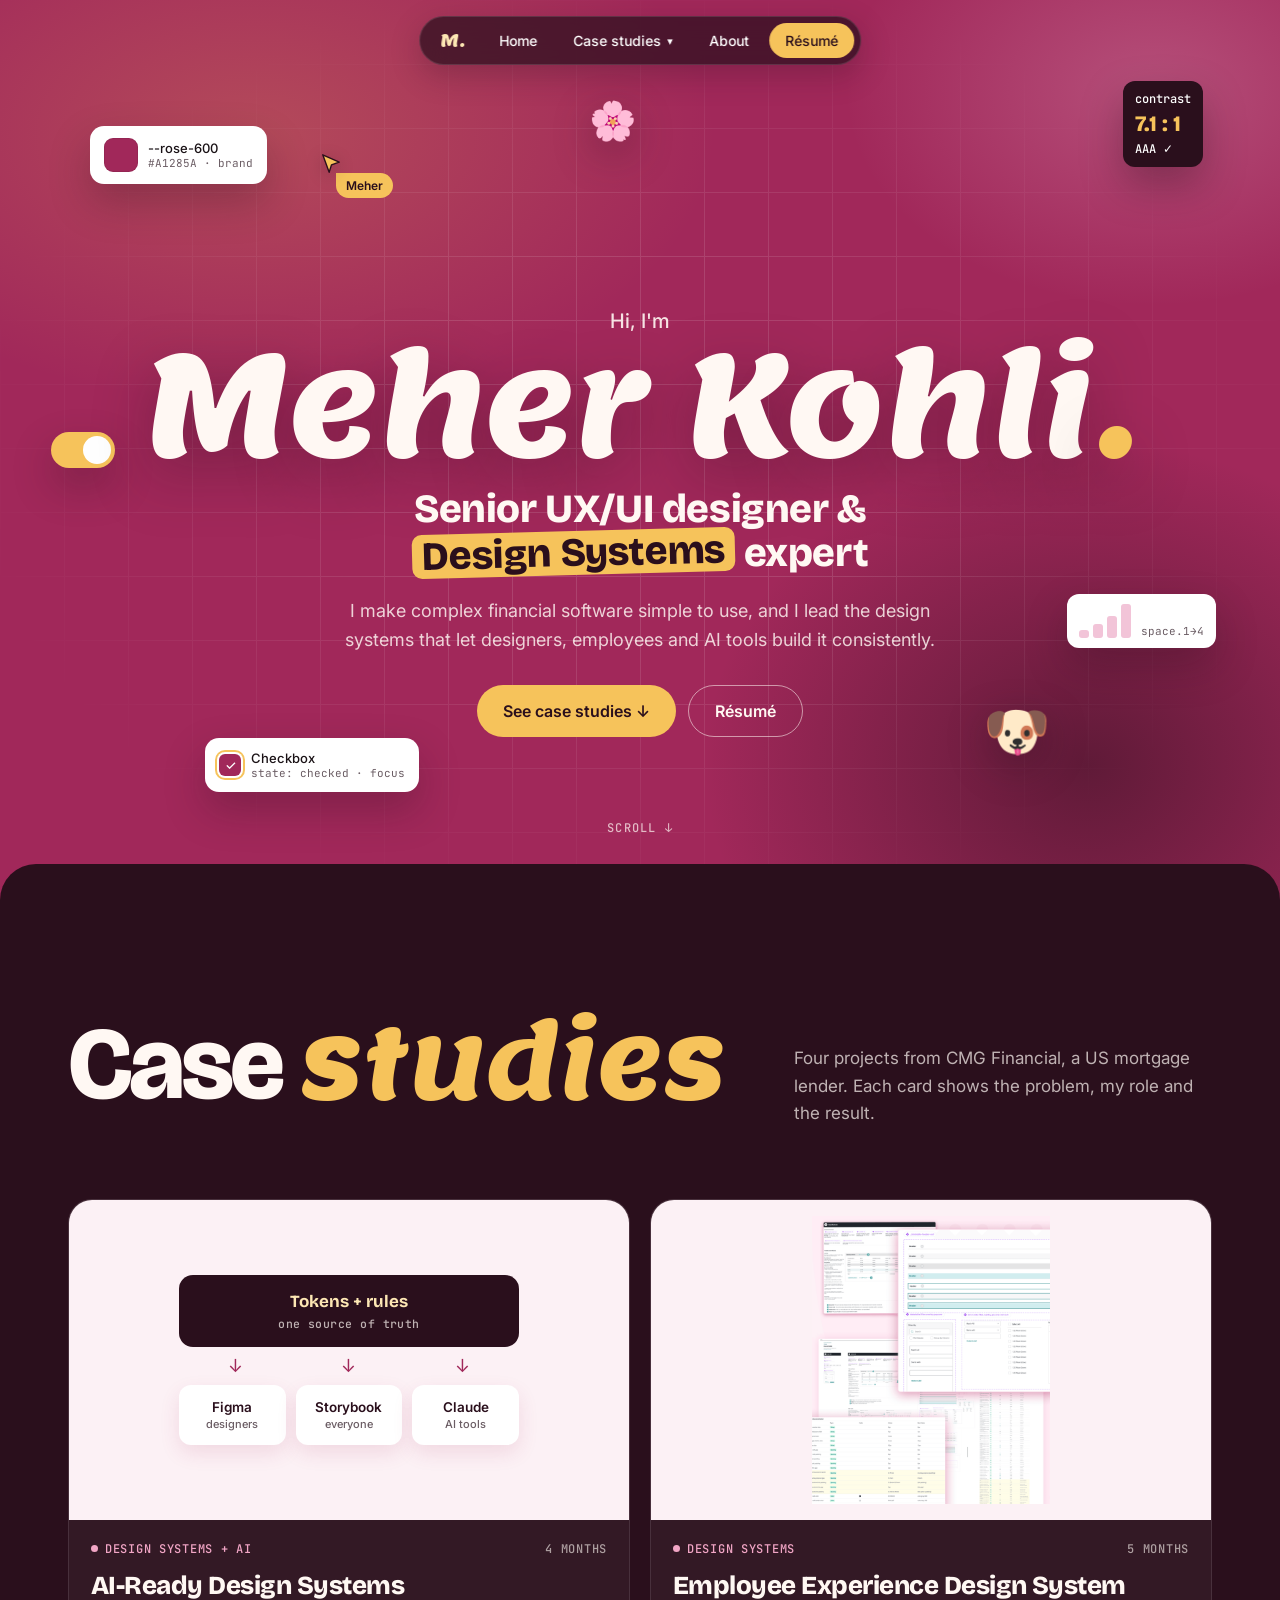
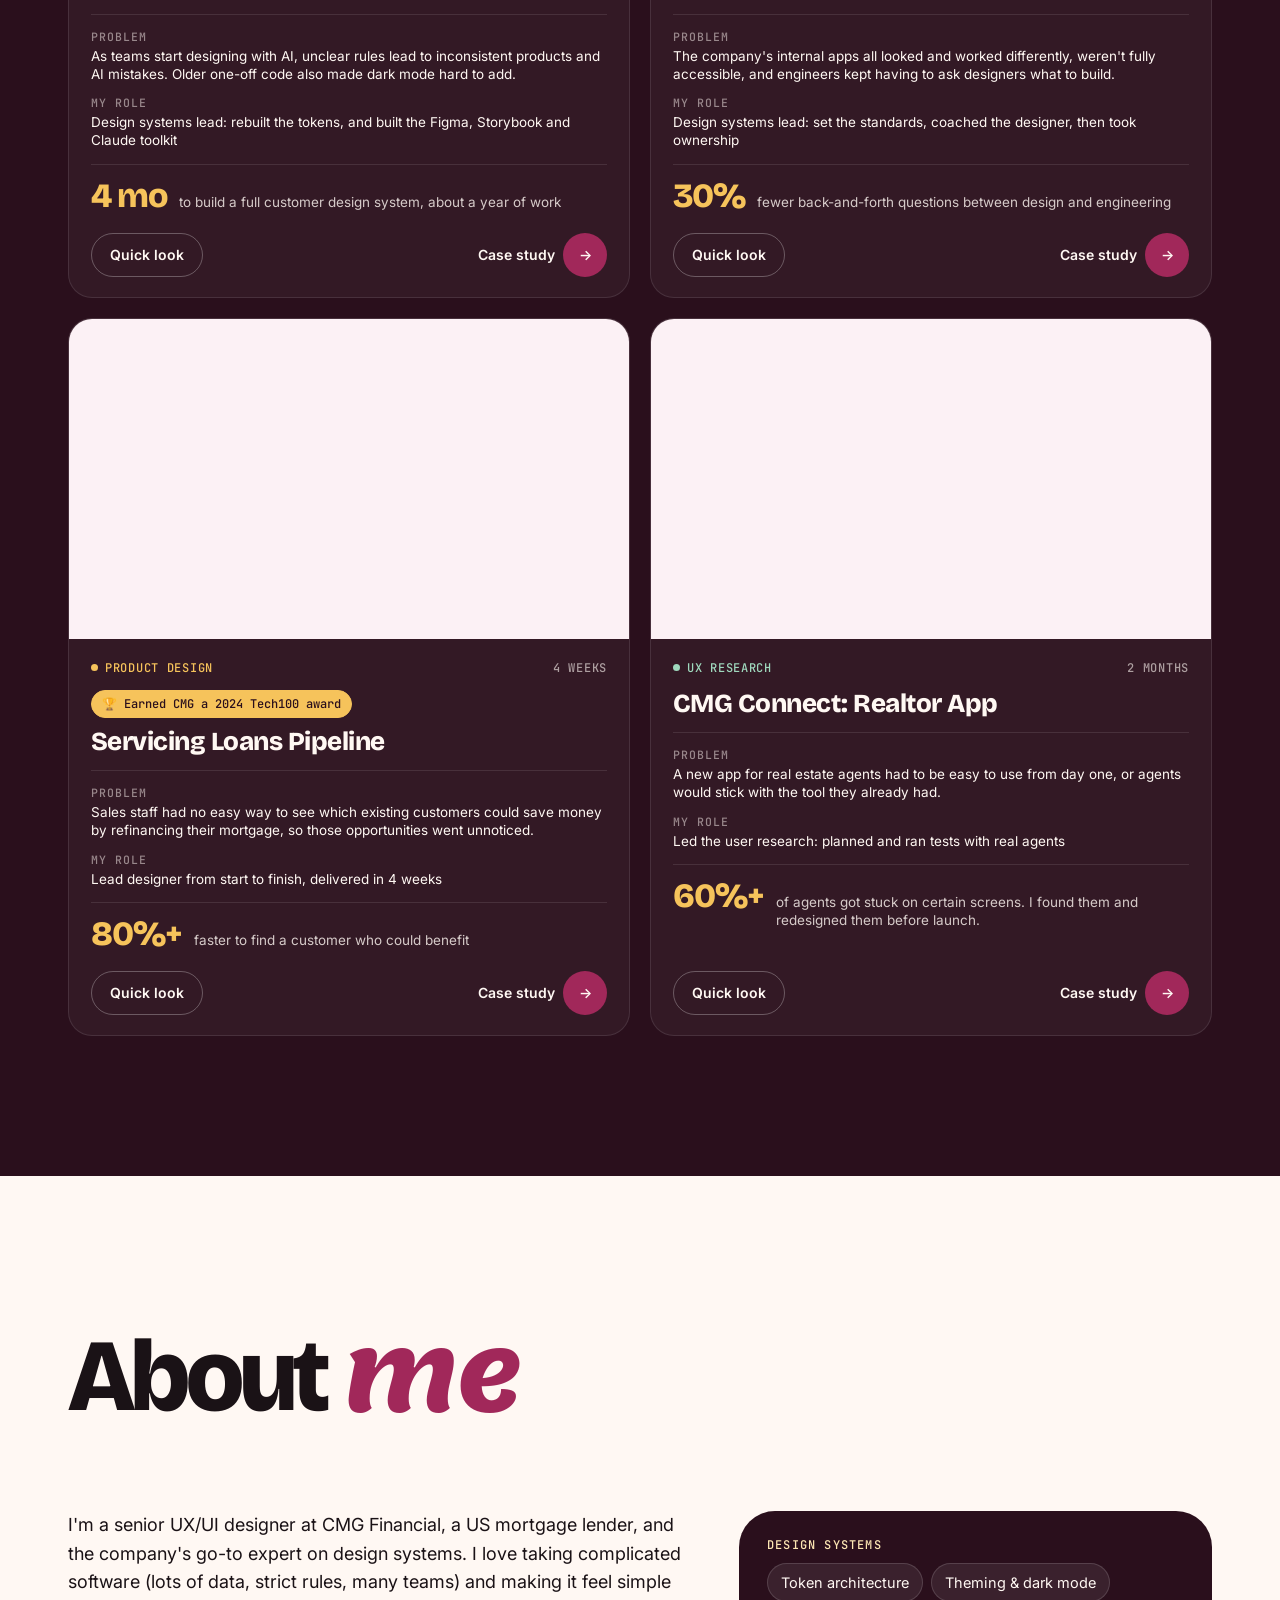
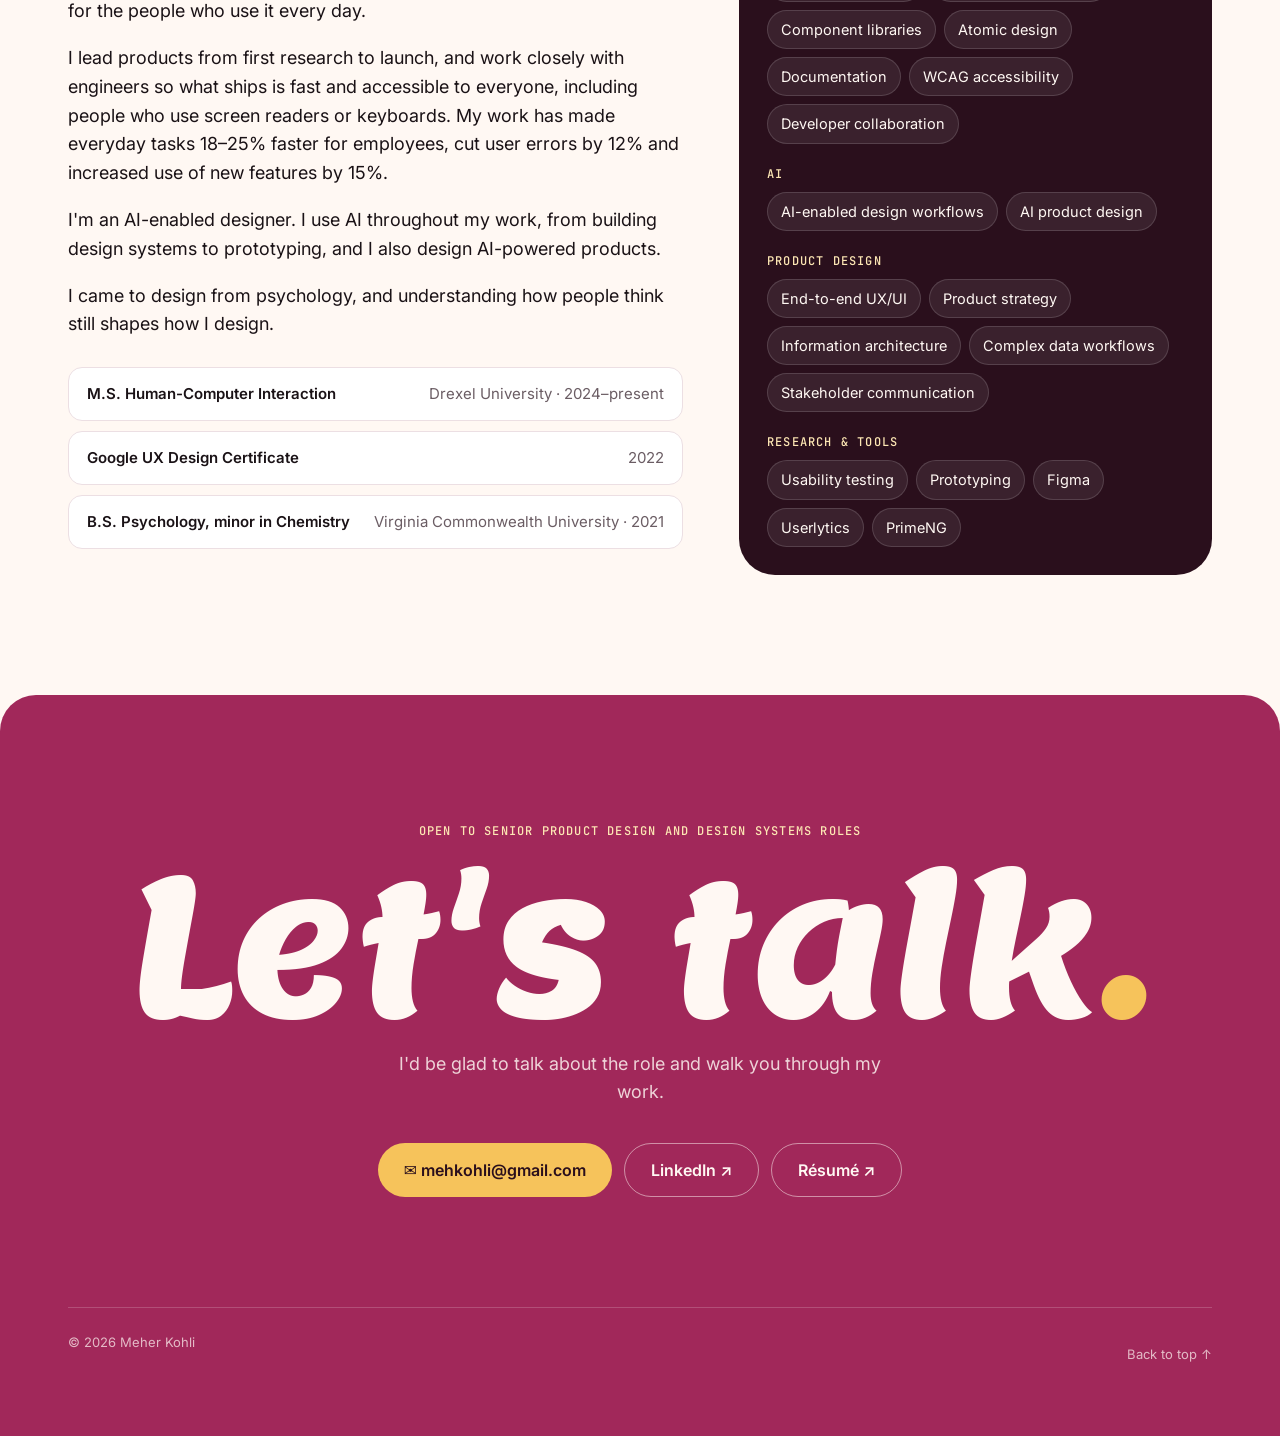
==== commit 68566d0c: "Turn on Google Analytics (G-615TQVH430) Co-Authored-By: Claude Opus 5.5 <noreply@anthropic.com> Clau" ====
--- a/portfolio/index.html
+++ b/portfolio/index.html
@@ -312,7 +312,14 @@
       setTimeout(done, 800);
     })();
   </script>
-  <!--GA-HEAD--><!-- Google Analytics: add the Measurement ID in analytics.py to turn on --><!--/GA-HEAD-->
+  <!--GA-HEAD--><!-- Google Analytics 4 -->
+  <script async src="https://www.googletagmanager.com/gtag/js?id=G-615TQVH430"></script>
+  <script>
+    window.dataLayer = window.dataLayer || [];
+    function gtag() { dataLayer.push(arguments); }
+    gtag('js', new Date());
+    gtag('config', 'G-615TQVH430');
+  </script><!--/GA-HEAD-->
 </head>
 <body>
   <a class="skip" href="#main">Skip to content</a>
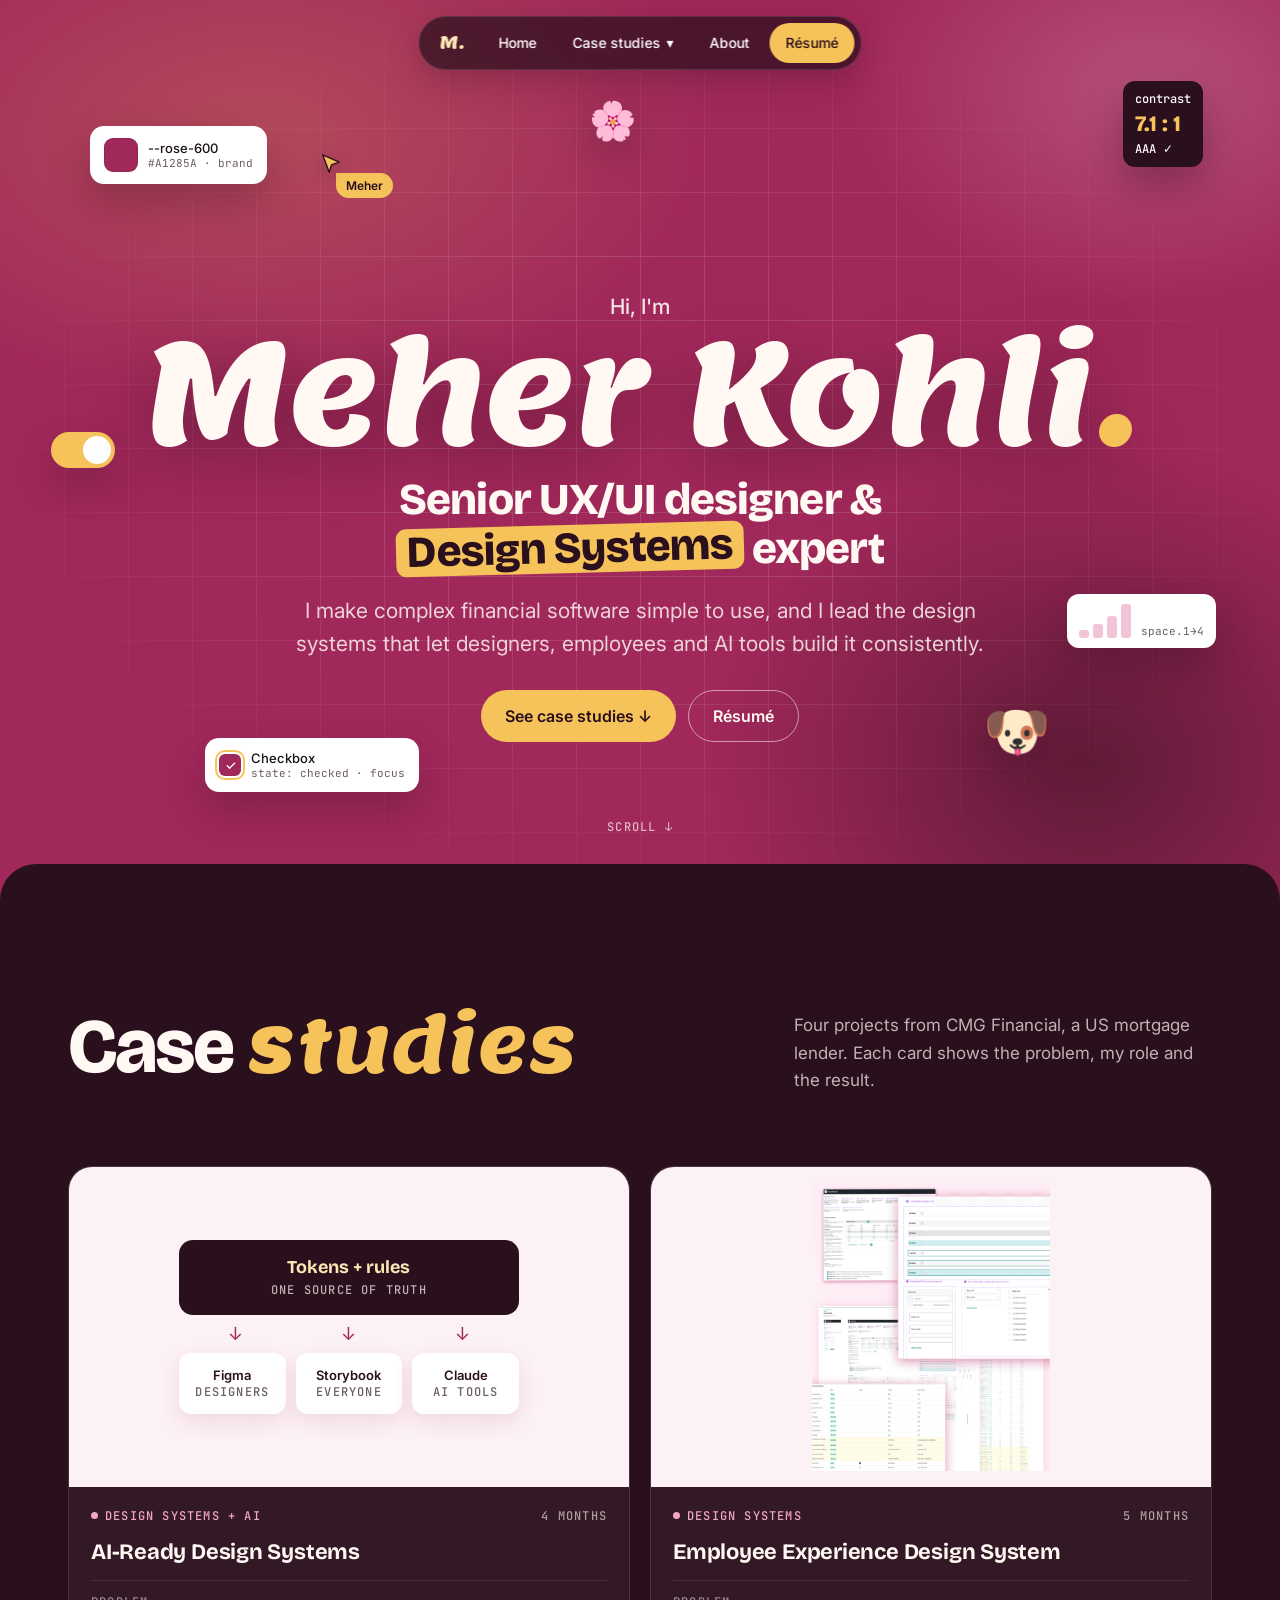
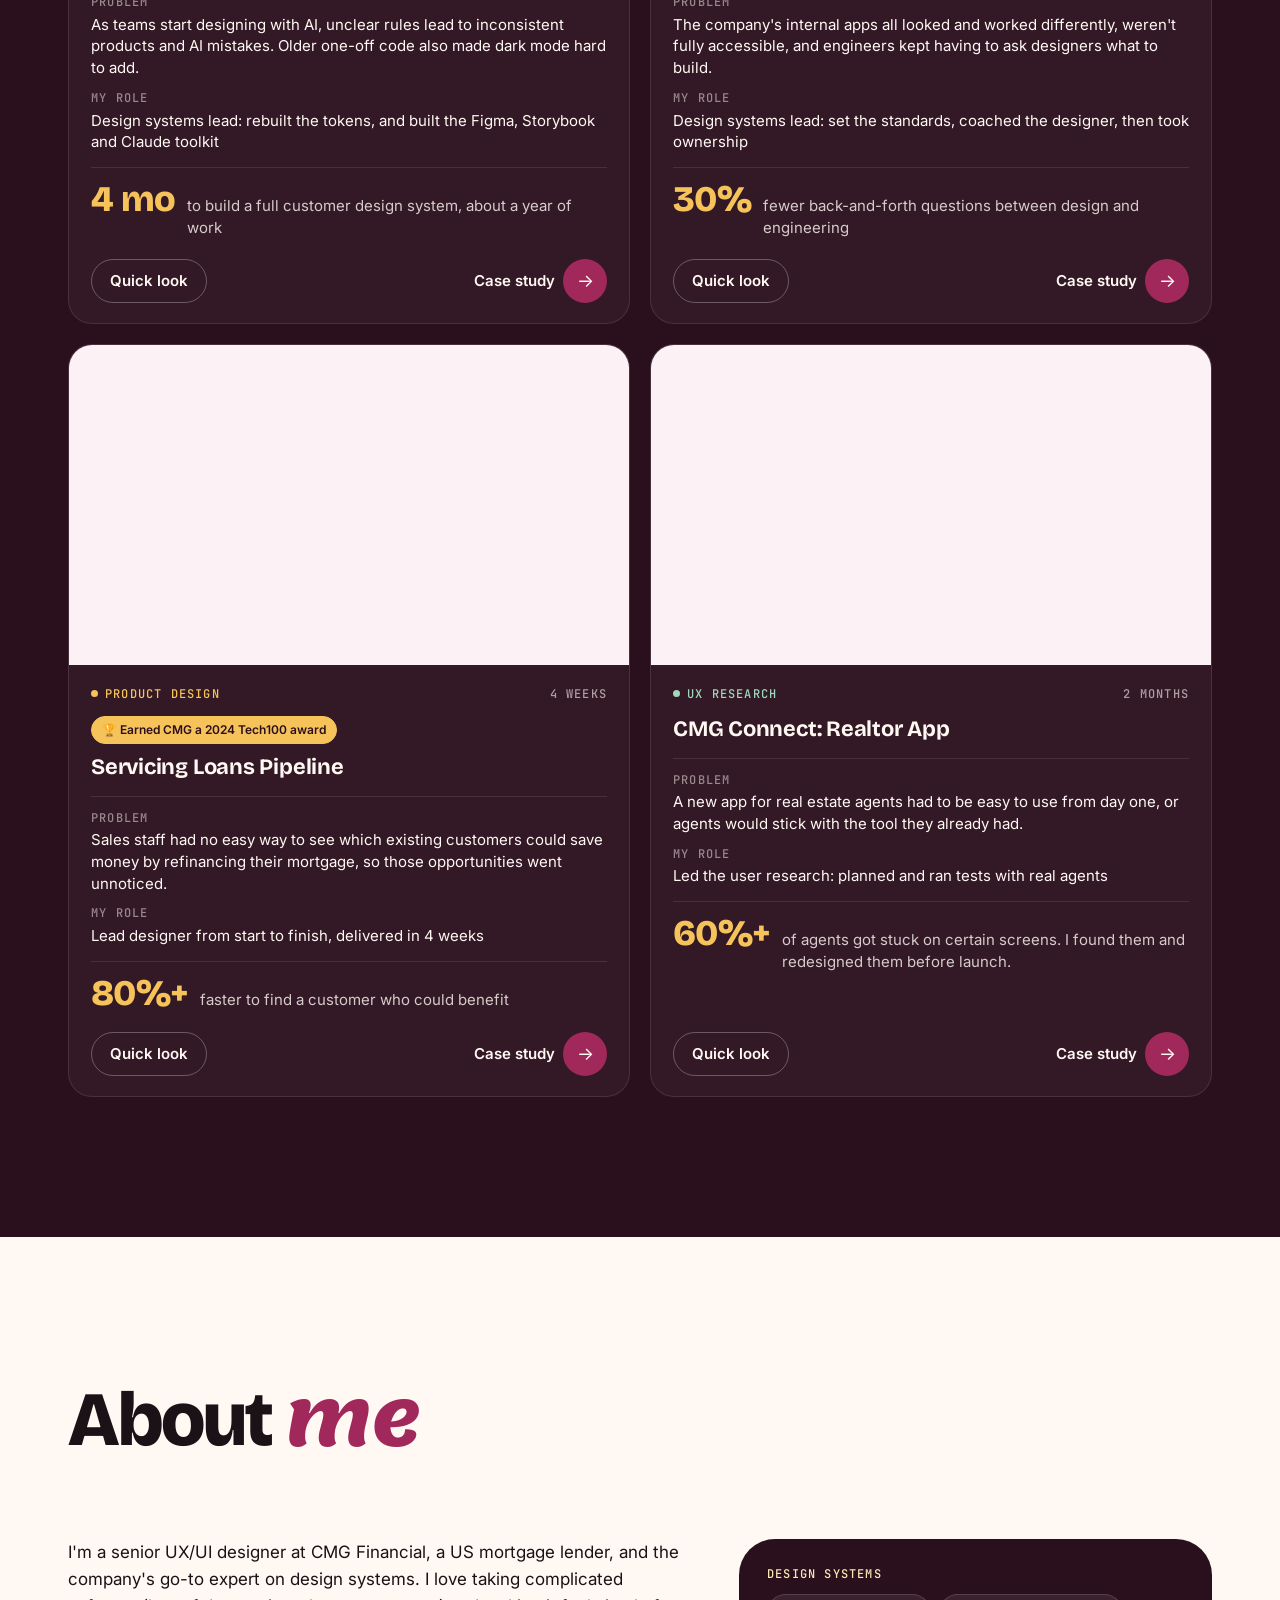
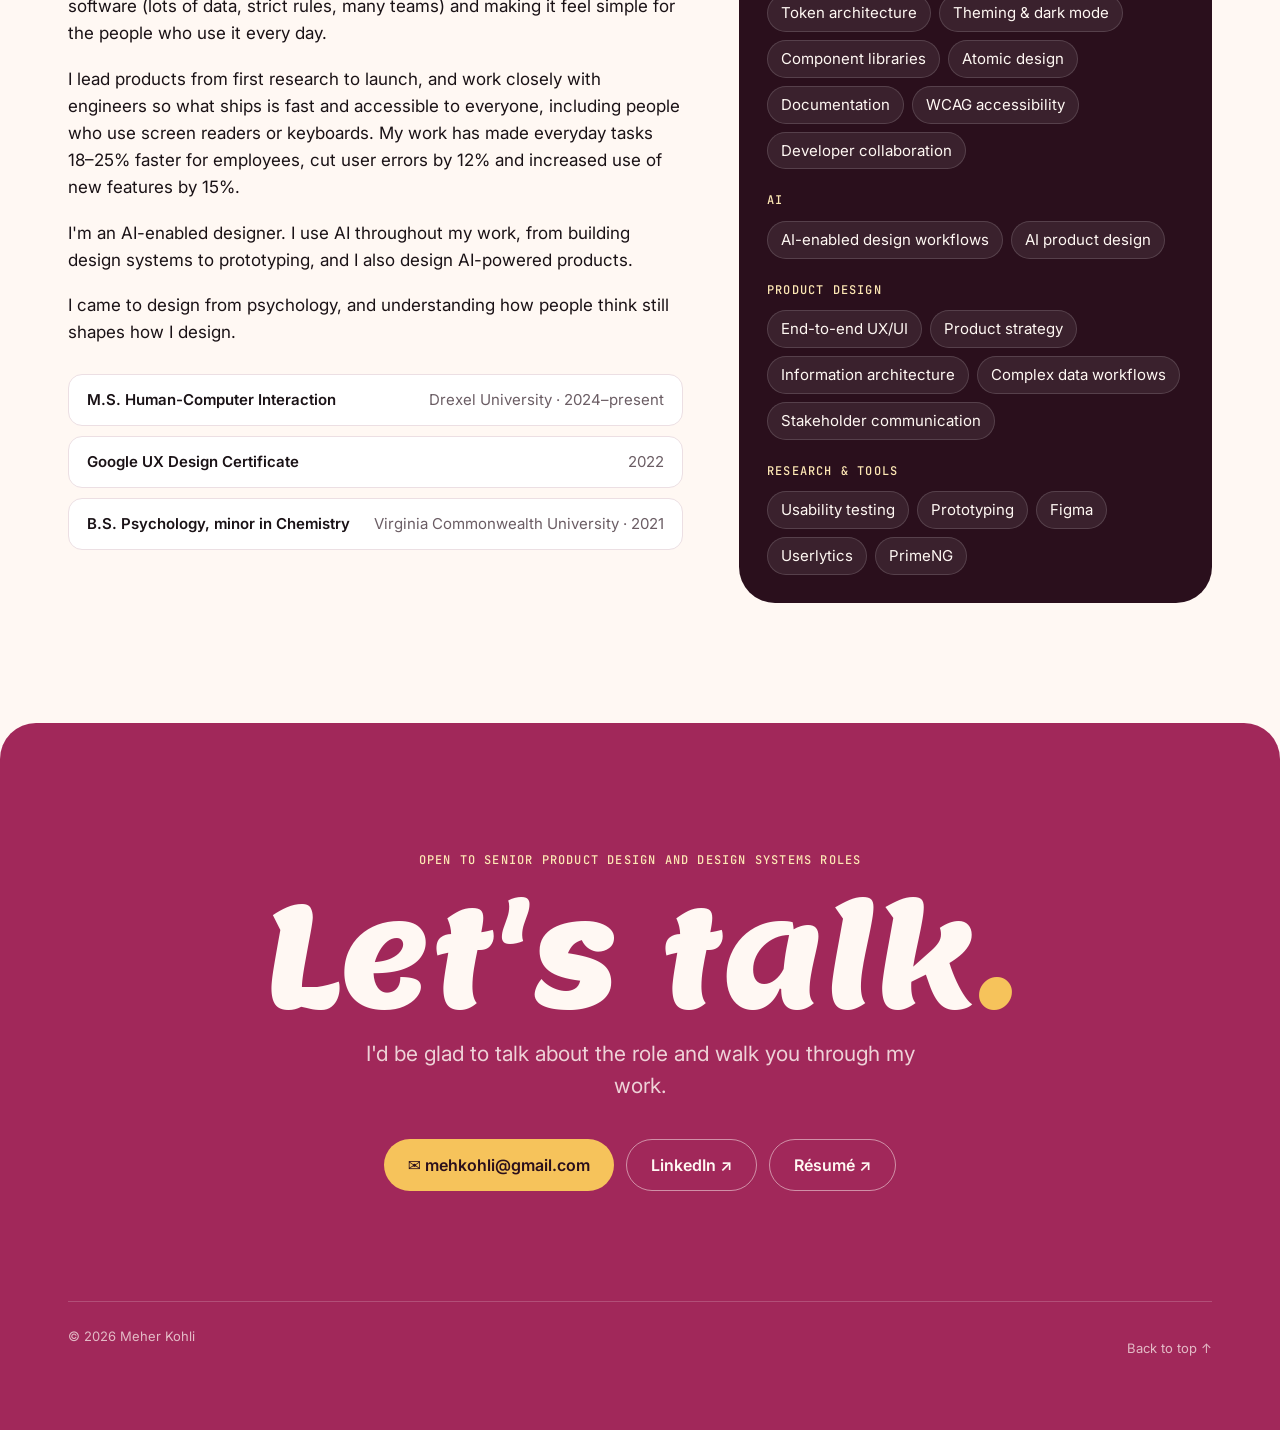
==== commit aefbdd81: "Componentize type, buttons and icons across all pages and overlays One shared token + component laye" ====
--- a/portfolio/index.html
+++ b/portfolio/index.html
@@ -299,6 +299,86 @@
   .cm-list { top: auto; bottom: calc(100% + 10px); left: 0; right: 0; width: auto; transform: none; }
 }
 @media (max-width: 374px) { .cm-btn { padding: 0 7px; font-size: 13px; } }
+/*COMPONENTS*/
+/* ═════════ Design tokens + components (single source of truth) ═════════ */
+:root {
+  /* Type scale */
+  --t-display: clamp(64px, 11vw, 156px); /* Lemon: name, "Let's talk" */
+  --t-h1: clamp(40px, 6vw, 80px);        /* page and section titles */
+  --t-h2: clamp(26px, 3.6vw, 44px);      /* section headings, modal titles */
+  --t-h3: 22px;                          /* card, step and box titles */
+  --t-h4: 18px;                          /* small diagram and tile titles */
+  --t-stat: 36px;                        /* big numbers */
+  --t-lead: clamp(18px, 2vw, 21px);      /* intros and summaries */
+  --t-body: 17px;
+  --t-small: 15px;
+  --t-caption: 13px;
+  --t-label: 12px;                       /* mono, uppercase */
+  --t-tag: 12px;
+  --t-code: 13px;
+  /* Buttons */
+  --btn-lg: 52px;
+  --btn-md: 44px;
+  --nav-item: 40px;
+  --icon-btn: 44px;
+  /* Icons */
+  --icon-sm: 14px;
+  --icon-md: 18px;
+  --icon-lg: 22px;
+}
+
+/* Type */
+strong { font-weight: 600; }
+.hero h1, .contact h2 { font: 400 var(--t-display)/.92 var(--f-sig); letter-spacing: -.02em; }
+.c-hero h1, .sec-head h2 { font: 800 var(--t-h1)/1 var(--f-head); letter-spacing: -.03em; }
+.sec-head h2 em, .c-section h2 em { font-family: var(--f-sig); font-weight: 400; font-size: 1em; font-style: normal; letter-spacing: -.01em; }
+.c-section h2, .hero .role, dialog.qv .qv-head h2, .next strong { font: 800 var(--t-h2)/1.1 var(--f-head); letter-spacing: -.02em; }
+.cs h3, .steps h3, .box h3, .read h3, .read .example h3, .example h3, .card h3, .qv-sec h3.t-h3 { font: 700 var(--t-h3)/1.25 var(--f-head); letter-spacing: -.01em; }
+.layer h3, .map .out h3, .map .src strong, .ai-vis .core, .mode .t { font: 700 var(--t-h4)/1.3 var(--f-head); }
+.cs .impact b, .result b, .box .num, .out b, .qv-metrics b, .example .ex-stat b, .stat b { font: 800 var(--t-stat)/1 var(--f-head); letter-spacing: -.02em; }
+.c-hero .summary, .lead, .hero .sub, .contact p { font-size: var(--t-lead); line-height: 1.55; font-weight: 400; }
+body, .c-section p, .about p, .read li, .example p, .example ul, .qv-sec p, .qv-sec ul, .sec-head p { font-size: var(--t-body); }
+.cs-sum, .facts dd, .box p, .steps p, .layer p, .map .out p, .about .edu li, .skills li, .qv-facts dd, .grow, .cs .impact span,
+.result span, .out span, .qv-metrics span, .flow li, .figure figcaption, .example .ex-stat span, .sources, .callout, .stat span, .map .end, .map .src span { font-size: var(--t-small); line-height: 1.45; }
+.foot, .lb-hint, .lb-cap, .diagram .cap, .ai-vis .leaf { font-size: var(--t-caption); }
+.label, .eyebrow, .facts dt, .qv-facts dt, .cs-meta, .cm-kind, .skills h3, .grow thead th, .map .out .who, .scroll-hint, .example .ex-label,
+.qv-sec h3, .grow td[data-label]::before, .ai-vis .core small, .ai-vis .leaf i, .stage .label {
+  font-family: var(--f-mono); font-size: var(--t-label); font-weight: 500; letter-spacing: .1em; text-transform: uppercase; font-style: normal; line-height: 1.3;
+}
+.tag, .award, .tag-good, .tag-bad, .tag-idea, .badge-new, .demo .pill { font: 600 var(--t-tag)/1 var(--f-body); letter-spacing: 0; text-transform: none; }
+code, .layer code, .mode code { font-family: var(--f-mono); font-size: var(--t-code); font-weight: 500; }
+
+/* Buttons: large (main calls to action) */
+.btn, .hbtn { min-height: var(--btn-lg); height: auto; padding: 0 24px; border-radius: 999px; font: 600 16px/1 var(--f-body); display: inline-flex; align-items: center; justify-content: center; gap: 8px; }
+/* Buttons: medium (secondary actions in cards and overlays) */
+.ql, .qv-cta, .zoom-btn, .qv-nav button { min-height: var(--btn-md); height: auto; padding: 0 18px; border-radius: 999px; font: 600 var(--t-small)/1 var(--f-body); display: inline-flex; align-items: center; justify-content: center; gap: 6px; }
+/* Menu items */
+.nav > a, .cm-btn { min-height: var(--nav-item); padding: 0 16px; border-radius: 999px; font: 500 14px/1 var(--f-body); display: inline-flex; align-items: center; }
+.nav .sig { font: 400 var(--icon-md)/1 var(--f-sig); }
+.nav .cm-list a { display: block; min-height: var(--btn-md); padding: 10px 12px; border-radius: 12px; font: 600 var(--t-small)/1.3 var(--f-body); }
+.nav .cm-list .cm-kind { display: block; margin-bottom: 2px; }
+/* Text links */
+.back, .ex-link, .go { min-height: var(--btn-md); font: 600 var(--t-small)/1 var(--f-body); display: inline-flex; align-items: center; gap: 8px; }
+/* Icon buttons (one circle size, one glyph size) */
+.go i, .next i, .qv-x, .lb-close { width: var(--icon-btn); height: var(--icon-btn); padding: 0; border-radius: 50%; display: grid; place-items: center; font-size: var(--icon-md); line-height: 1; font-style: normal; flex: none; }
+.qv-x, .lb-close { font-size: var(--icon-lg); }
+.go i, .next i { font-weight: 400; }
+.hero .hello { font-size: var(--t-lead); }
+.cite a { font-size: var(--t-tag); }
+.mode .btnx, .demo .acts span { font-size: var(--t-small); }
+.map .arrow, .layers .arr { font-size: var(--icon-lg); }
+.ai-vis .arrows { font-size: var(--icon-md); }
+
+/* Icons inside text and buttons */
+.cm-caret, .zoom-btn span, .award span[aria-hidden], .tag[aria-hidden] { font-size: var(--icon-sm); line-height: 1; }
+
+@media (max-width: 640px) {
+  .nav > a, .cm-btn { min-height: var(--btn-md); padding: 0 10px; }
+}
+@media (max-width: 374px) {
+  .nav > a, .cm-btn { padding: 0 7px; font-size: 13px; }
+}
+/*/COMPONENTS*/
   </style>
   <style>html.wf body { opacity: 0; } @media (prefers-reduced-motion: no-preference) { body { transition: opacity .2s; } }</style>
   <script>
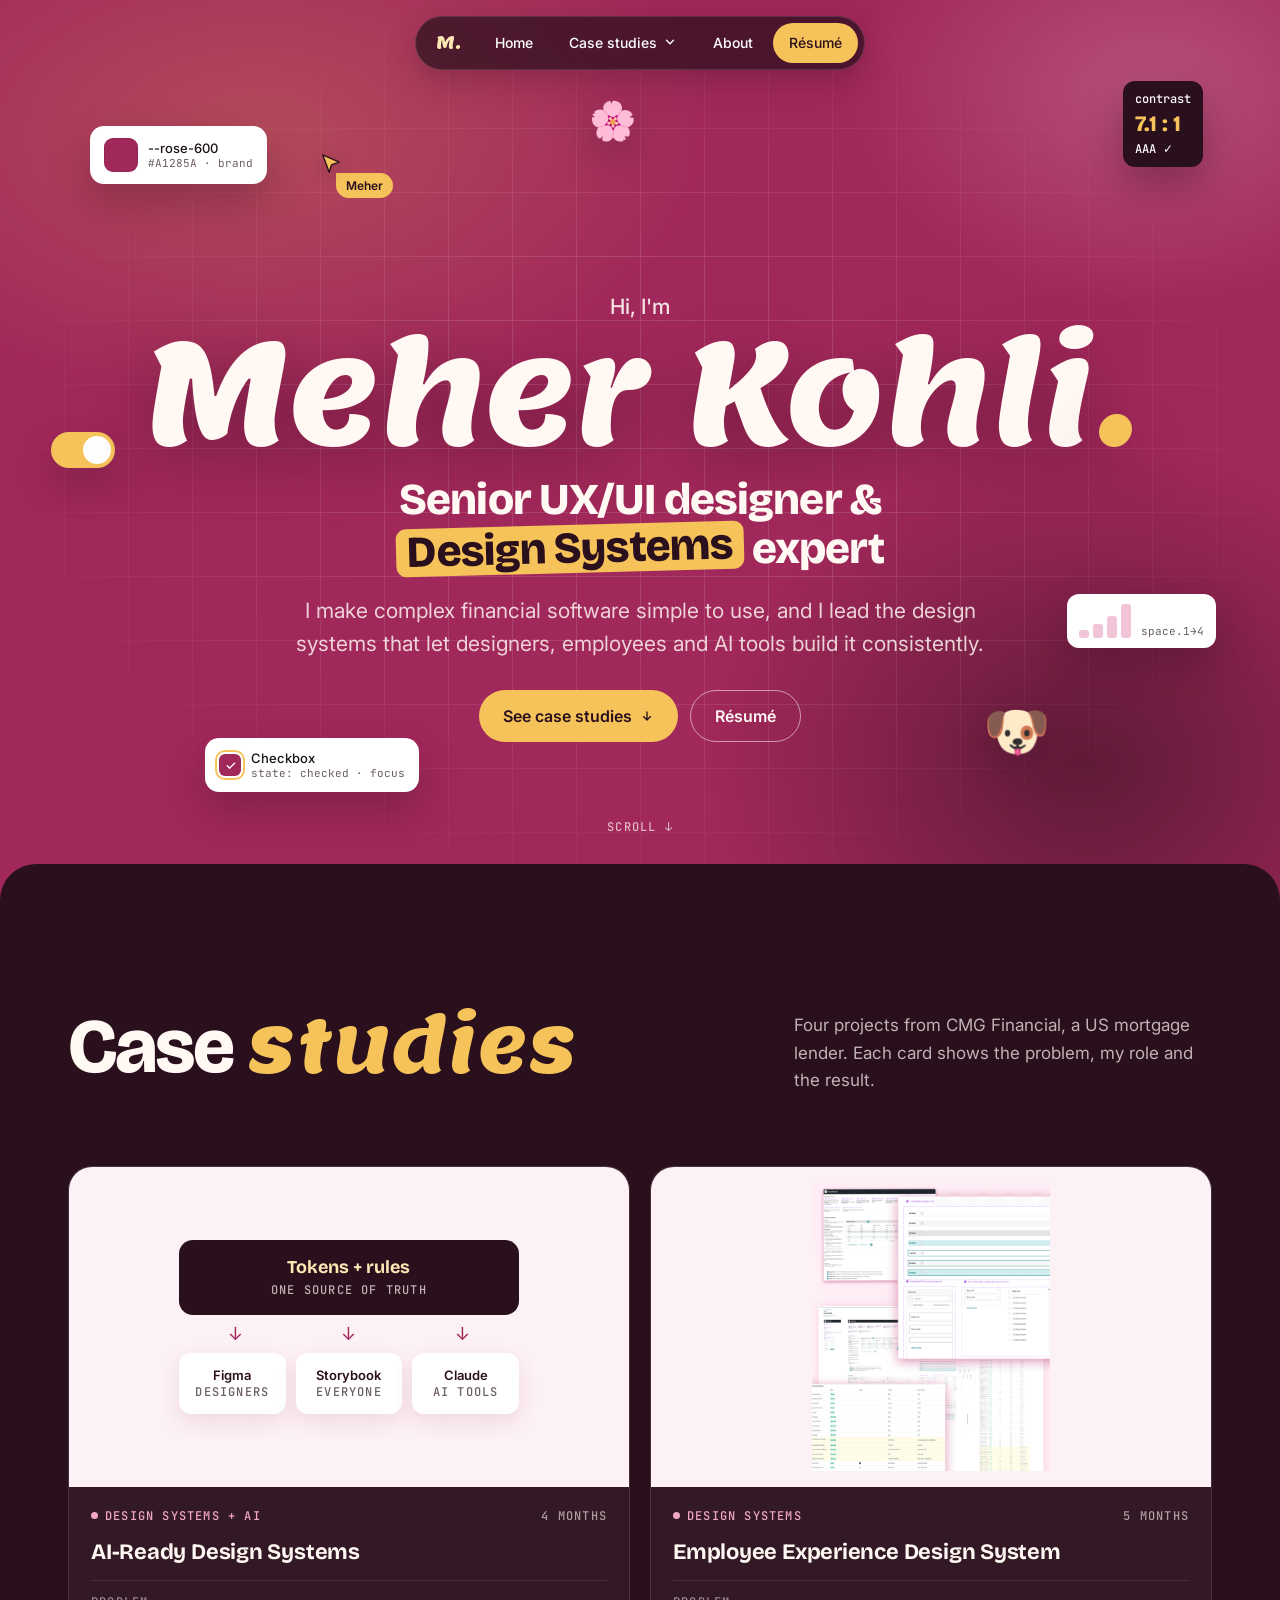
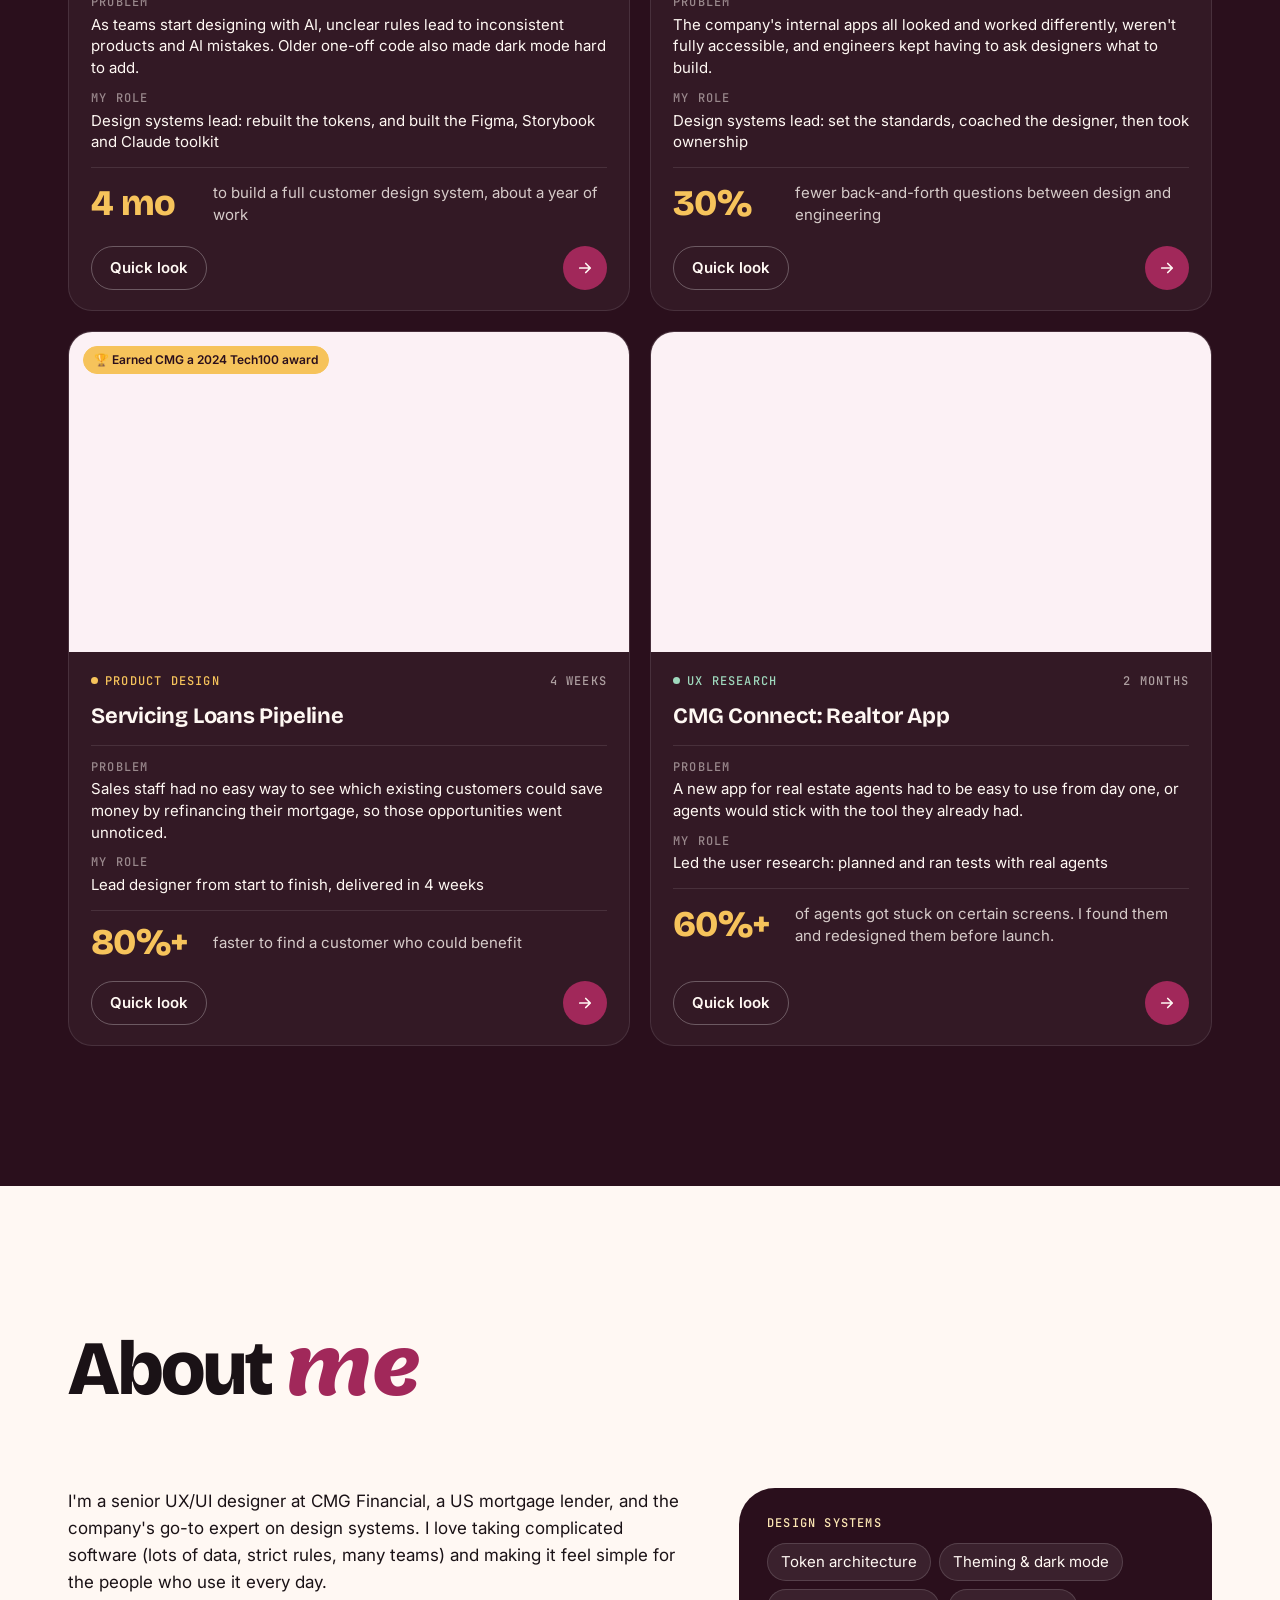
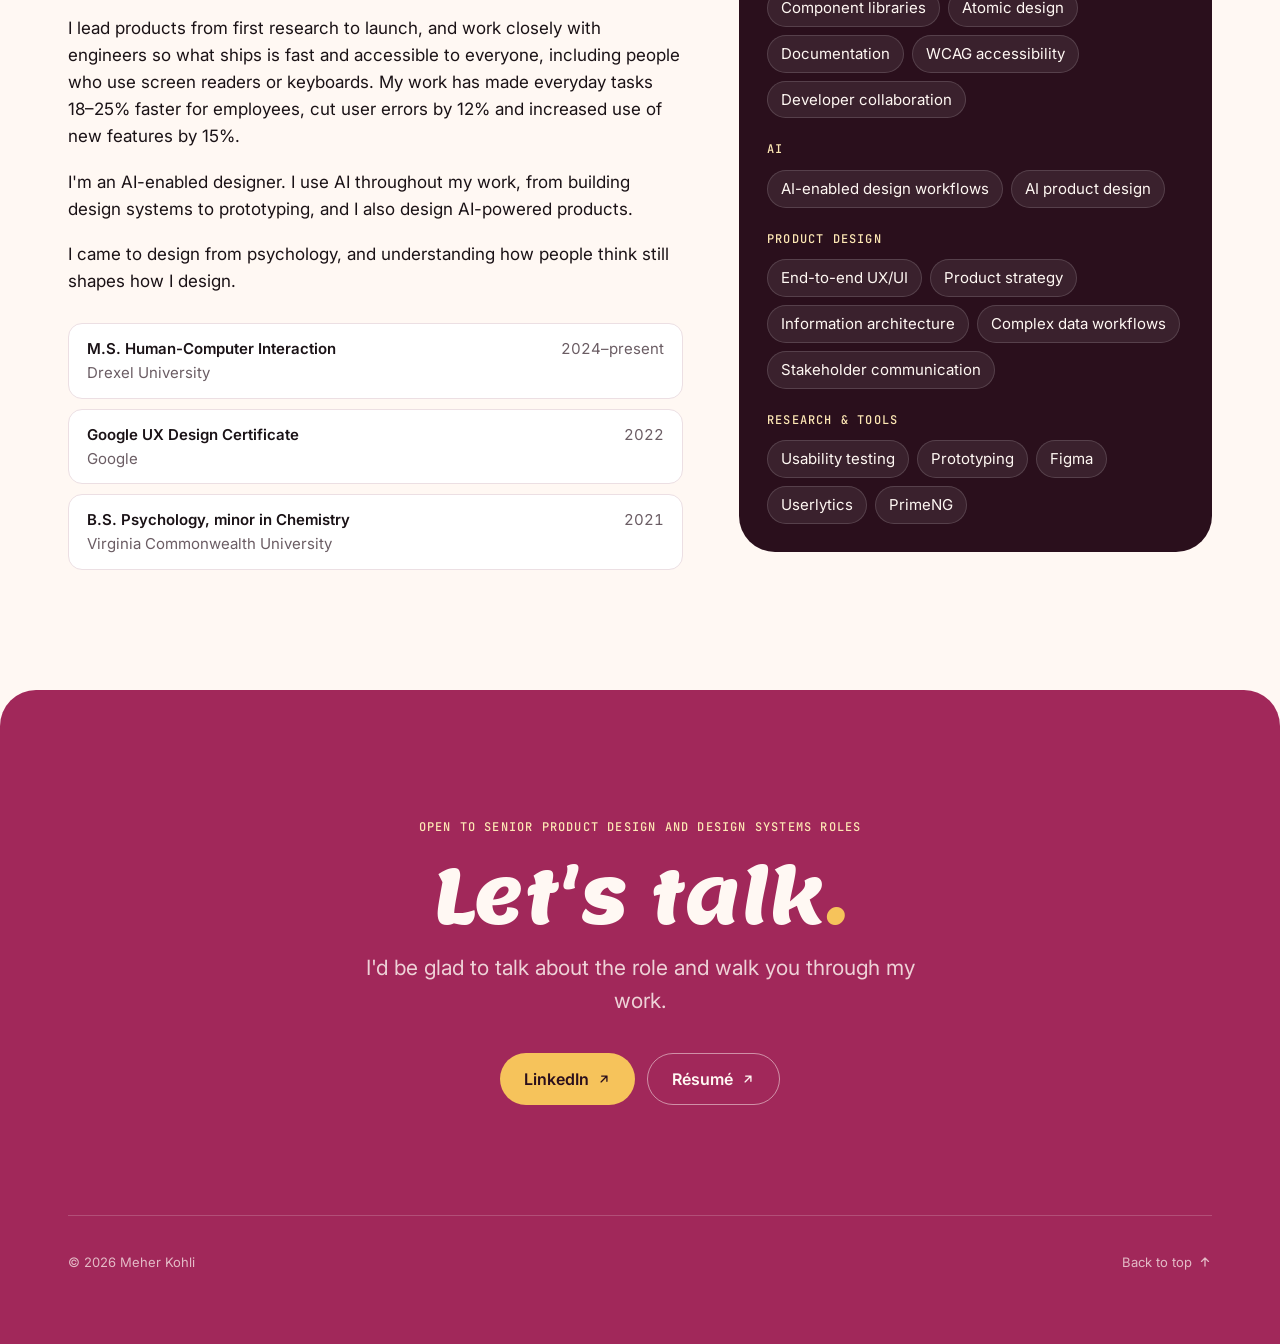
==== commit 55185fee: "Icon set, card alignment, education, smaller Let's talk, EX token note - Replace text-glyph arrows w" ====
--- a/portfolio/index.html
+++ b/portfolio/index.html
@@ -303,7 +303,7 @@
 /* ═════════ Design tokens + components (single source of truth) ═════════ */
 :root {
   /* Type scale */
-  --t-display: clamp(64px, 11vw, 156px); /* Lemon: name, "Let's talk" */
+  --t-display: clamp(64px, 11vw, 156px); /* Lemon: your name only */
   --t-h1: clamp(40px, 6vw, 80px);        /* page and section titles */
   --t-h2: clamp(26px, 3.6vw, 44px);      /* section headings, modal titles */
   --t-h3: 22px;                          /* card, step and box titles */
@@ -329,7 +329,8 @@
 
 /* Type */
 strong { font-weight: 600; }
-.hero h1, .contact h2 { font: 400 var(--t-display)/.92 var(--f-sig); letter-spacing: -.02em; }
+.hero h1 { font: 400 var(--t-display)/.92 var(--f-sig); letter-spacing: -.02em; }
+.contact h2 { font: 400 var(--t-h1)/1 var(--f-sig); letter-spacing: -.02em; }
 .c-hero h1, .sec-head h2 { font: 800 var(--t-h1)/1 var(--f-head); letter-spacing: -.03em; }
 .sec-head h2 em, .c-section h2 em { font-family: var(--f-sig); font-weight: 400; font-size: 1em; font-style: normal; letter-spacing: -.01em; }
 .c-section h2, .hero .role, dialog.qv .qv-head h2, .next strong { font: 800 var(--t-h2)/1.1 var(--f-head); letter-spacing: -.02em; }
@@ -372,12 +373,34 @@
 /* Icons inside text and buttons */
 .cm-caret, .zoom-btn span, .award span[aria-hidden], .tag[aria-hidden] { font-size: var(--icon-sm); line-height: 1; }
 
+/* Case study cards: number and description line up the same way on every card */
+.cs .impact { display: grid; grid-template-columns: 108px minmax(0, 1fr); align-items: center; gap: 14px; }
+.cs .impact b { white-space: nowrap; }
+.cs .thumb { position: relative; }
+.cs .thumb .flag { position: absolute; top: 14px; left: 14px; z-index: 1; margin: 0; }
+.tag, .award { display: inline-flex; align-items: center; gap: 6px; }
+/* Footer: both items on one line, icon spaced from text */
+.foot { align-items: center; }
+.foot a { display: inline-flex; align-items: center; gap: 6px; min-height: var(--btn-md); }
+/* Education: date always in the right-hand column */
+.about .edu li { display: grid; grid-template-columns: minmax(0, 1fr) auto; column-gap: 16px; row-gap: 2px; align-items: baseline; }
+.about .edu li b { grid-column: 1; grid-row: 1; }
+.about .edu .yr { grid-column: 2; grid-row: 1; text-align: right; white-space: nowrap; color: var(--muted); font-variant-numeric: tabular-nums; }
+.about .edu .sch { grid-column: 1; grid-row: 2; color: var(--muted); }
+
 @media (max-width: 640px) {
   .nav > a, .cm-btn { min-height: var(--btn-md); padding: 0 10px; }
 }
 @media (max-width: 374px) {
   .nav > a, .cm-btn { padding: 0 7px; font-size: 13px; }
 }
+
+/* Icons: one drawn set, centered with text */
+.nw { white-space: nowrap; }
+.ic { display: inline-flex; width: var(--icon-sm); height: var(--icon-sm); flex: none; vertical-align: -0.125em; }
+.ic svg { width: 100%; height: 100%; display: block; fill: none; stroke: currentColor; stroke-width: 2.25; stroke-linecap: round; stroke-linejoin: round; }
+.go i .ic, .next i .ic, .qv-x .ic, .lb-close .ic { width: var(--icon-md); height: var(--icon-md); vertical-align: 0; }
+.btn .ic, .hbtn .ic, .back .ic, .ex-link .ic, .ql .ic, .qv-cta .ic, .zoom-btn .ic, .qv-nav .ic, .cm-btn .ic { vertical-align: 0; }
 /*/COMPONENTS*/
   </style>
   <style>html.wf body { opacity: 0; } @media (prefers-reduced-motion: no-preference) { body { transition: opacity .2s; } }</style>
@@ -407,7 +430,7 @@
   <nav class="nav" aria-label="Primary">
     <a class="sig" href="#top" aria-label="Meher Kohli, back to top">M.</a>
     <a href="#top" aria-current="page">Home</a>
-    <div class="cm"><button type="button" class="cm-btn" aria-expanded="false" aria-controls="cm-list">Case studies <span class="cm-caret" aria-hidden="true">▾</span></button><ul class="cm-list" id="cm-list" hidden><li><a href="ai-design-systems.html"><span class="cm-kind">Design systems + AI</span>AI-Ready Design Systems</a></li><li><a href="design-system.html"><span class="cm-kind">Design systems</span>Employee Experience Design System</a></li><li><a href="servicing-loans.html"><span class="cm-kind">Product design</span>Servicing Loans Pipeline</a></li><li><a href="cmg-connect.html"><span class="cm-kind">UX research</span>CMG Connect: Realtor App</a></li></ul></div>
+    <div class="cm"><button type="button" class="cm-btn" aria-expanded="false" aria-controls="cm-list">Case studies <span class="cm-caret" aria-hidden="true"><span class="ic ic-caret" aria-hidden="true"><svg viewBox="0 0 24 24" focusable="false"><path d="M6 9l6 6 6-6"/></svg></span></span></button><ul class="cm-list" id="cm-list" hidden><li><a href="ai-design-systems.html"><span class="cm-kind">Design systems + AI</span>AI-Ready Design Systems</a></li><li><a href="design-system.html"><span class="cm-kind">Design systems</span>Employee Experience Design System</a></li><li><a href="servicing-loans.html"><span class="cm-kind">Product design</span>Servicing Loans Pipeline</a></li><li><a href="cmg-connect.html"><span class="cm-kind">UX research</span>CMG Connect: Realtor App</a></li></ul></div>
     <a href="#about">About</a>
     <a class="cta" href="https://drive.google.com/file/d/1_7QyMZPTrXjoIrbl1z8iu8Kn4wFuUsJ9/view?usp=sharing" target="_blank" rel="noopener">Résumé</a>
   </nav>
@@ -440,7 +463,7 @@
         <p class="role">Senior UX/UI designer &amp; <span>Design Systems</span> expert</p>
         <p class="sub">I make complex financial software simple to use, and I lead the design systems that let designers, employees and AI tools build it consistently.</p>
         <div class="hero-cta">
-          <a class="hbtn y" href="#work">See case studies ↓</a>
+          <a class="hbtn y" href="#work">See case studies <span class="ic ic-down" aria-hidden="true"><svg viewBox="0 0 24 24" focusable="false"><path d="M12 5v14M6 13l6 6 6-6"/></svg></span></a>
           <a class="hbtn o" href="https://drive.google.com/file/d/1_7QyMZPTrXjoIrbl1z8iu8Kn4wFuUsJ9/view?usp=sharing" target="_blank" rel="noopener">Résumé</a>
         </div>
       </div>
@@ -471,7 +494,7 @@
               <h3><a href="ai-design-systems.html">AI-Ready Design Systems</a></h3>
               <dl class="facts"><div><dt>Problem</dt><dd>As teams start designing with AI, unclear rules lead to inconsistent products and AI mistakes. Older one-off code also made dark mode hard to add.</dd></div><div><dt>My role</dt><dd>Design systems lead: rebuilt the tokens, and built the Figma, Storybook and Claude toolkit</dd></div></dl>
               <div class="impact"><b>4 mo</b><span>to build a full customer design system, about a year of work</span></div>
-              <div class="cs-actions"><button type="button" class="ql" data-case="0" aria-haspopup="dialog">Quick look</button><span class="go" aria-hidden="true">Case study <i>→</i></span></div>
+              <div class="cs-actions"><button type="button" class="ql" data-case="0" aria-haspopup="dialog">Quick look</button><span class="go" aria-hidden="true"><i><span class="ic ic-right" aria-hidden="true"><svg viewBox="0 0 24 24" focusable="false"><path d="M5 12h14M13 6l6 6-6 6"/></svg></span></i></span></div>
             </div>
           </li>
 
@@ -484,21 +507,21 @@
               <h3><a href="design-system.html">Employee Experience Design System</a></h3>
               <dl class="facts"><div><dt>Problem</dt><dd>The company's internal apps all looked and worked differently, weren't fully accessible, and engineers kept having to ask designers what to build.</dd></div><div><dt>My role</dt><dd>Design systems lead: set the standards, coached the designer, then took ownership</dd></div></dl>
               <div class="impact"><b>30%</b><span>fewer back-and-forth questions between design and engineering</span></div>
-              <div class="cs-actions"><button type="button" class="ql" data-case="1" aria-haspopup="dialog">Quick look</button><span class="go" aria-hidden="true">Case study <i>→</i></span></div>
+              <div class="cs-actions"><button type="button" class="ql" data-case="1" aria-haspopup="dialog">Quick look</button><span class="go" aria-hidden="true"><i><span class="ic ic-right" aria-hidden="true"><svg viewBox="0 0 24 24" focusable="false"><path d="M5 12h14M13 6l6 6-6 6"/></svg></span></i></span></div>
             </div>
           </li>
 
           <li class="cs rv" style="--c:#F6C35B">
             <div class="thumb">
+              <span class="tag gold award flag">🏆 Earned CMG a 2024 Tech100 award</span>
               <img src="img/HiIGvdk1R77FB9GSV2OZiGMt3B4.png" width="530" height="643" alt="Loan software screens: a list of customers who could save by refinancing, with panels comparing their options" loading="lazy" decoding="async">
             </div>
             <div class="cs-body">
               <div class="cs-meta"><span class="kind">Product design</span><span>4 weeks</span></div>
-              <span class="tag gold award">🏆 Earned CMG a 2024 Tech100 award</span>
               <h3><a href="servicing-loans.html">Servicing Loans Pipeline</a></h3>
               <dl class="facts"><div><dt>Problem</dt><dd>Sales staff had no easy way to see which existing customers could save money by refinancing their mortgage, so those opportunities went unnoticed.</dd></div><div><dt>My role</dt><dd>Lead designer from start to finish, delivered in 4 weeks</dd></div></dl>
               <div class="impact"><b>80%+</b><span>faster to find a customer who could benefit</span></div>
-              <div class="cs-actions"><button type="button" class="ql" data-case="2" aria-haspopup="dialog">Quick look</button><span class="go" aria-hidden="true">Case study <i>→</i></span></div>
+              <div class="cs-actions"><button type="button" class="ql" data-case="2" aria-haspopup="dialog">Quick look</button><span class="go" aria-hidden="true"><i><span class="ic ic-right" aria-hidden="true"><svg viewBox="0 0 24 24" focusable="false"><path d="M5 12h14M13 6l6 6-6 6"/></svg></span></i></span></div>
             </div>
           </li>
 
@@ -511,7 +534,7 @@
               <h3><a href="cmg-connect.html">CMG Connect: Realtor App</a></h3>
               <dl class="facts"><div><dt>Problem</dt><dd>A new app for real estate agents had to be easy to use from day one, or agents would stick with the tool they already had.</dd></div><div><dt>My role</dt><dd>Led the user research: planned and ran tests with real agents</dd></div></dl>
               <div class="impact"><b>60%+</b><span>of agents got stuck on certain screens. I found them and redesigned them before launch.</span></div>
-              <div class="cs-actions"><button type="button" class="ql" data-case="3" aria-haspopup="dialog">Quick look</button><span class="go" aria-hidden="true">Case study <i>→</i></span></div>
+              <div class="cs-actions"><button type="button" class="ql" data-case="3" aria-haspopup="dialog">Quick look</button><span class="go" aria-hidden="true"><i><span class="ic ic-right" aria-hidden="true"><svg viewBox="0 0 24 24" focusable="false"><path d="M5 12h14M13 6l6 6-6 6"/></svg></span></i></span></div>
             </div>
           </li>
         </ul>
@@ -522,7 +545,7 @@
       <div class="qv-head" id="qvHead">
         <div class="cs-meta"><span class="kind" id="qvKind"></span><span id="qvTime"></span></div>
         <h2 id="qvTitle"></h2>
-        <button type="button" class="qv-x" id="qvClose" aria-label="Close quick look">×</button>
+        <button type="button" class="qv-x" id="qvClose" aria-label="Close quick look"><span class="ic ic-close" aria-hidden="true"><svg viewBox="0 0 24 24" focusable="false"><path d="M6 6l12 12M18 6 6 18"/></svg></span></button>
       </div>
       <div class="qv-body">
         <dl class="qv-facts" id="qvFacts"></dl>
@@ -532,10 +555,10 @@
       </div>
       <div class="qv-foot">
         <div class="qv-nav">
-          <button type="button" id="qvPrev" aria-label="Previous case study">← <span>Previous</span></button>
-          <button type="button" id="qvNext" aria-label="Next case study"><span>Next</span> →</button>
+          <button type="button" id="qvPrev" aria-label="Previous case study"><span class="ic ic-left" aria-hidden="true"><svg viewBox="0 0 24 24" focusable="false"><path d="M19 12H5M11 6l-6 6 6 6"/></svg></span> <span>Previous</span></button>
+          <button type="button" id="qvNext" aria-label="Next case study"><span>Next</span> <span class="ic ic-right" aria-hidden="true"><svg viewBox="0 0 24 24" focusable="false"><path d="M5 12h14M13 6l6 6-6 6"/></svg></span></button>
         </div>
-        <a class="qv-cta" id="qvLink" href="ai-design-systems.html">Read full case study →</a>
+        <a class="qv-cta" id="qvLink" href="ai-design-systems.html">Read full case study <span class="ic ic-right" aria-hidden="true"><svg viewBox="0 0 24 24" focusable="false"><path d="M5 12h14M13 6l6 6-6 6"/></svg></span></a>
       </div>
     </dialog>
 
@@ -552,9 +575,9 @@
             <p>I'm an AI-enabled designer. I use AI throughout my work, from building design systems to prototyping, and I also design AI-powered products.</p>
             <p>I came to design from psychology, and understanding how people think still shapes how I design.</p>
             <ul class="edu">
-              <li><b>M.S. Human-Computer Interaction</b><span>Drexel University · 2024–present</span></li>
-              <li><b>Google UX Design Certificate</b><span>2022</span></li>
-              <li><b>B.S. Psychology, minor in Chemistry</b><span>Virginia Commonwealth University · 2021</span></li>
+              <li><b>M.S. Human-Computer Interaction</b><span class="yr">2024–present</span><span class="sch">Drexel University</span></li>
+              <li><b>Google UX Design Certificate</b><span class="yr">2022</span><span class="sch">Google</span></li>
+              <li><b>B.S. Psychology, minor in Chemistry</b><span class="yr">2021</span><span class="sch">Virginia Commonwealth University</span></li>
             </ul>
           </div>
           <div class="skills rv">
@@ -578,11 +601,10 @@
         <h2>Let's talk<span>.</span></h2>
         <p>I'd be glad to talk about the role and walk you through my work.</p>
         <div class="btns">
-          <a class="btn y" href="mailto:mehkohli@gmail.com">✉ mehkohli@gmail.com</a>
-          <a class="btn o" href="https://www.linkedin.com/in/meher--kohli/" target="_blank" rel="noopener">LinkedIn ↗</a>
-          <a class="btn o" href="https://drive.google.com/file/d/1_7QyMZPTrXjoIrbl1z8iu8Kn4wFuUsJ9/view?usp=sharing" target="_blank" rel="noopener">Résumé ↗</a>
+          <a class="btn y" href="https://www.linkedin.com/in/meher--kohli/" target="_blank" rel="noopener">LinkedIn <span class="ic ic-external" aria-hidden="true"><svg viewBox="0 0 24 24" focusable="false"><path d="M7 17 17 7M8 7h9v9"/></svg></span></a>
+          <a class="btn o" href="https://drive.google.com/file/d/1_7QyMZPTrXjoIrbl1z8iu8Kn4wFuUsJ9/view?usp=sharing" target="_blank" rel="noopener">Résumé <span class="ic ic-external" aria-hidden="true"><svg viewBox="0 0 24 24" focusable="false"><path d="M7 17 17 7M8 7h9v9"/></svg></span></a>
         </div>
-        <div class="foot"><span>© 2026 Meher Kohli</span><a href="#top">Back to top ↑</a></div>
+        <div class="foot"><span>© 2026 Meher Kohli</span><a href="#top">Back to top <span class="ic ic-up" aria-hidden="true"><svg viewBox="0 0 24 24" focusable="false"><path d="M12 19V5M6 11l6-6 6 6"/></svg></span></a></div>
       </div>
     </section>
   </main>
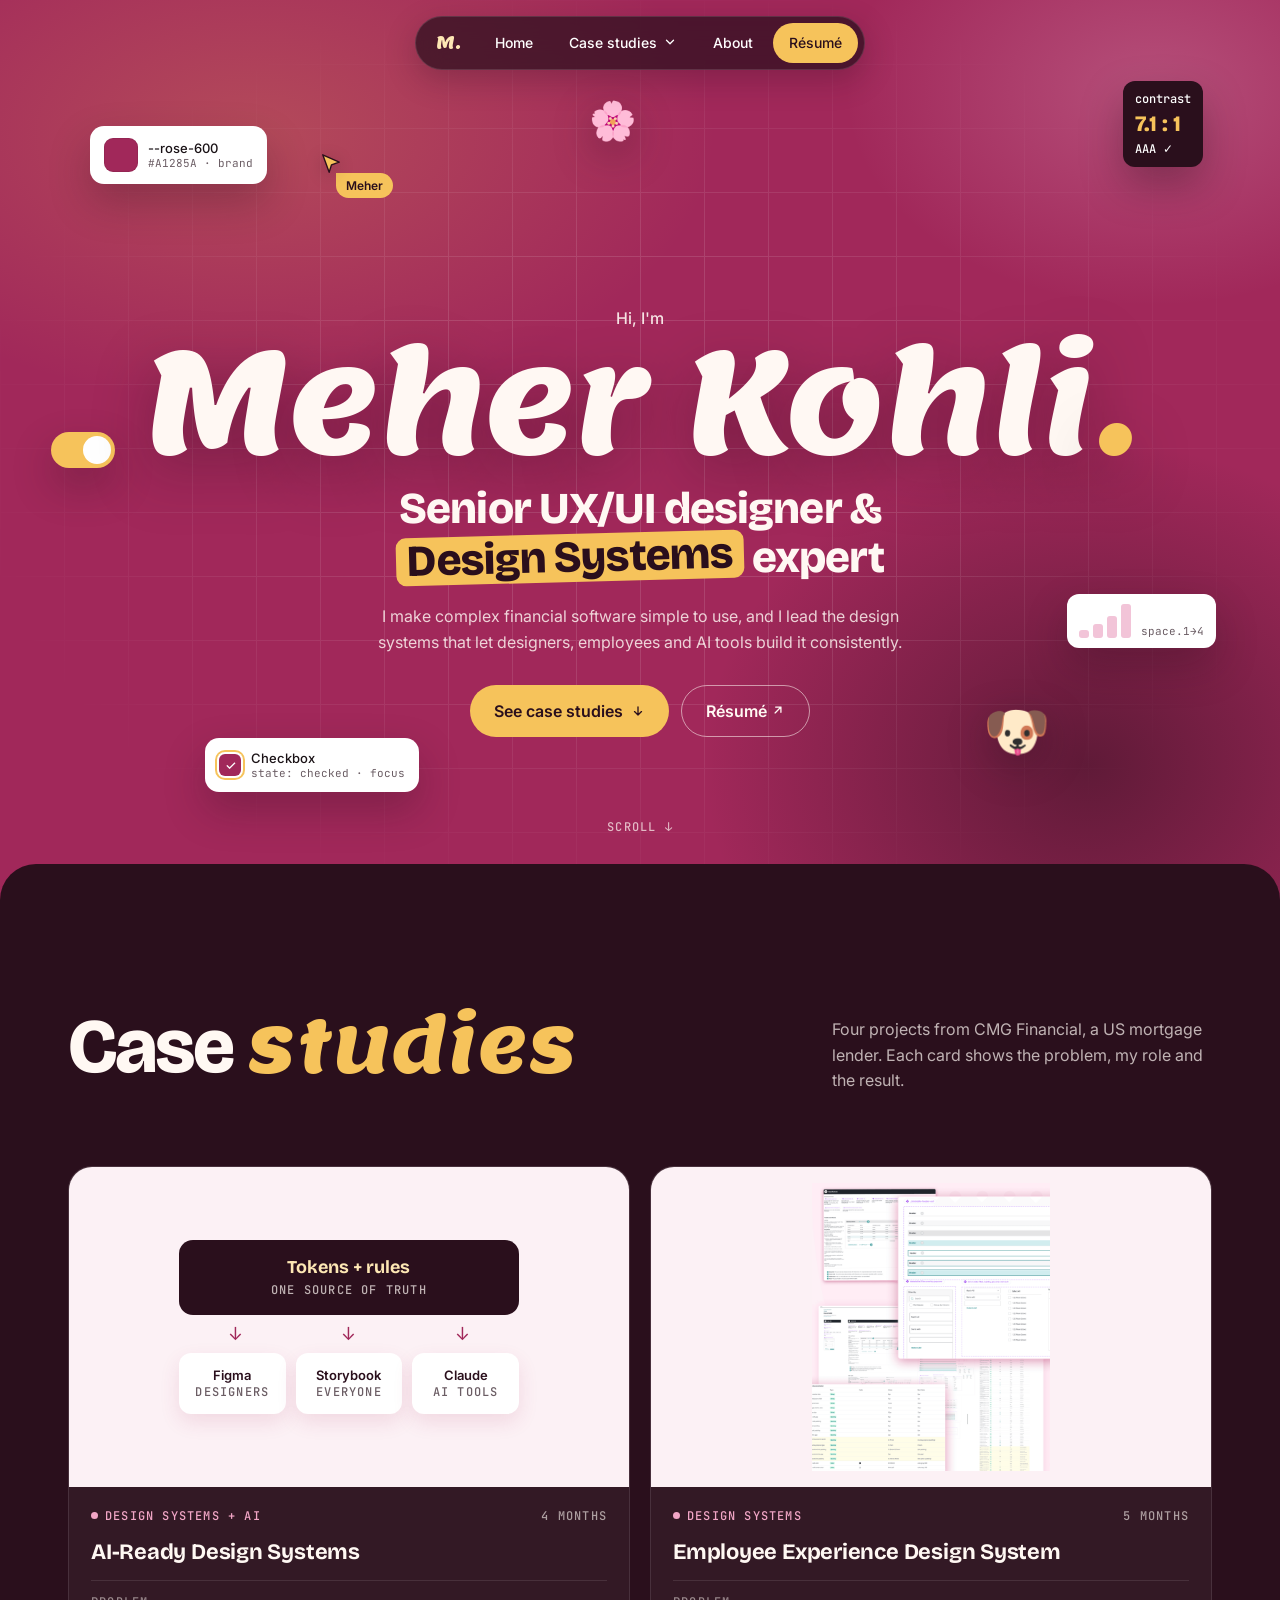
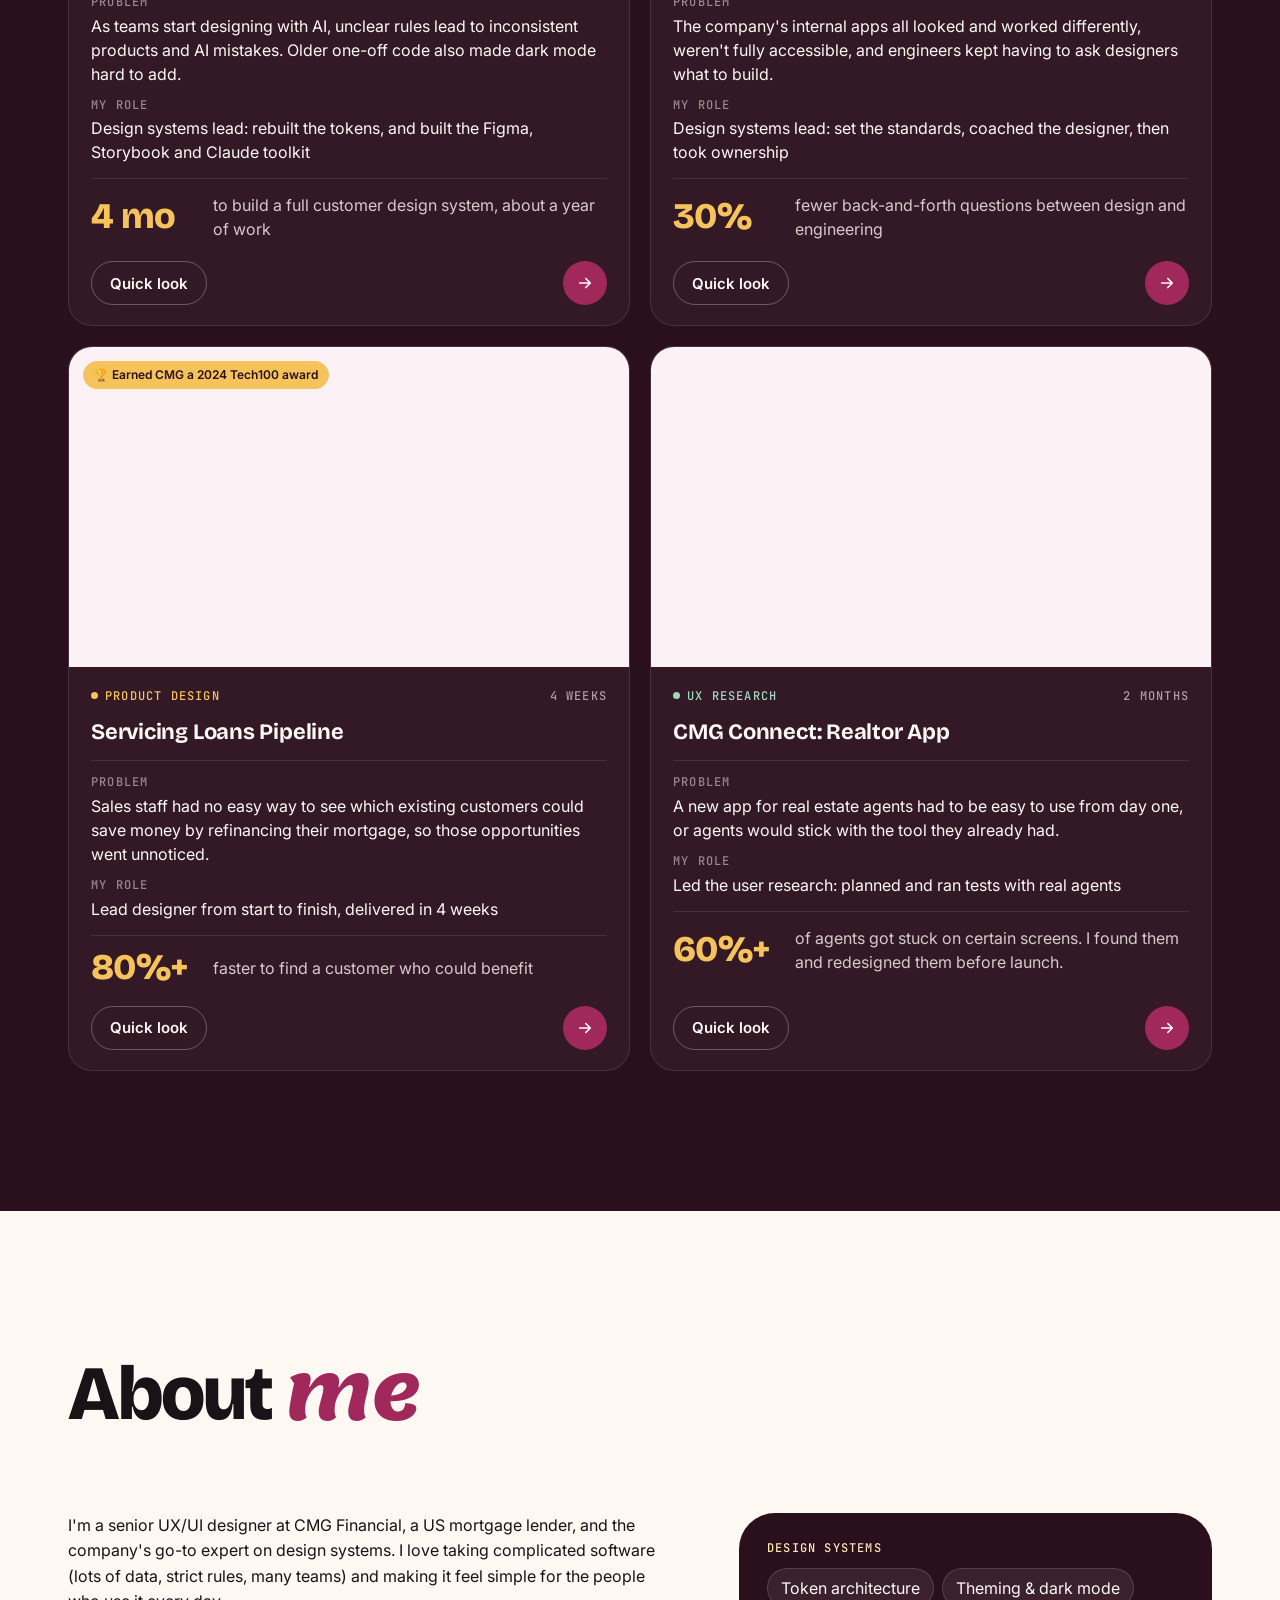
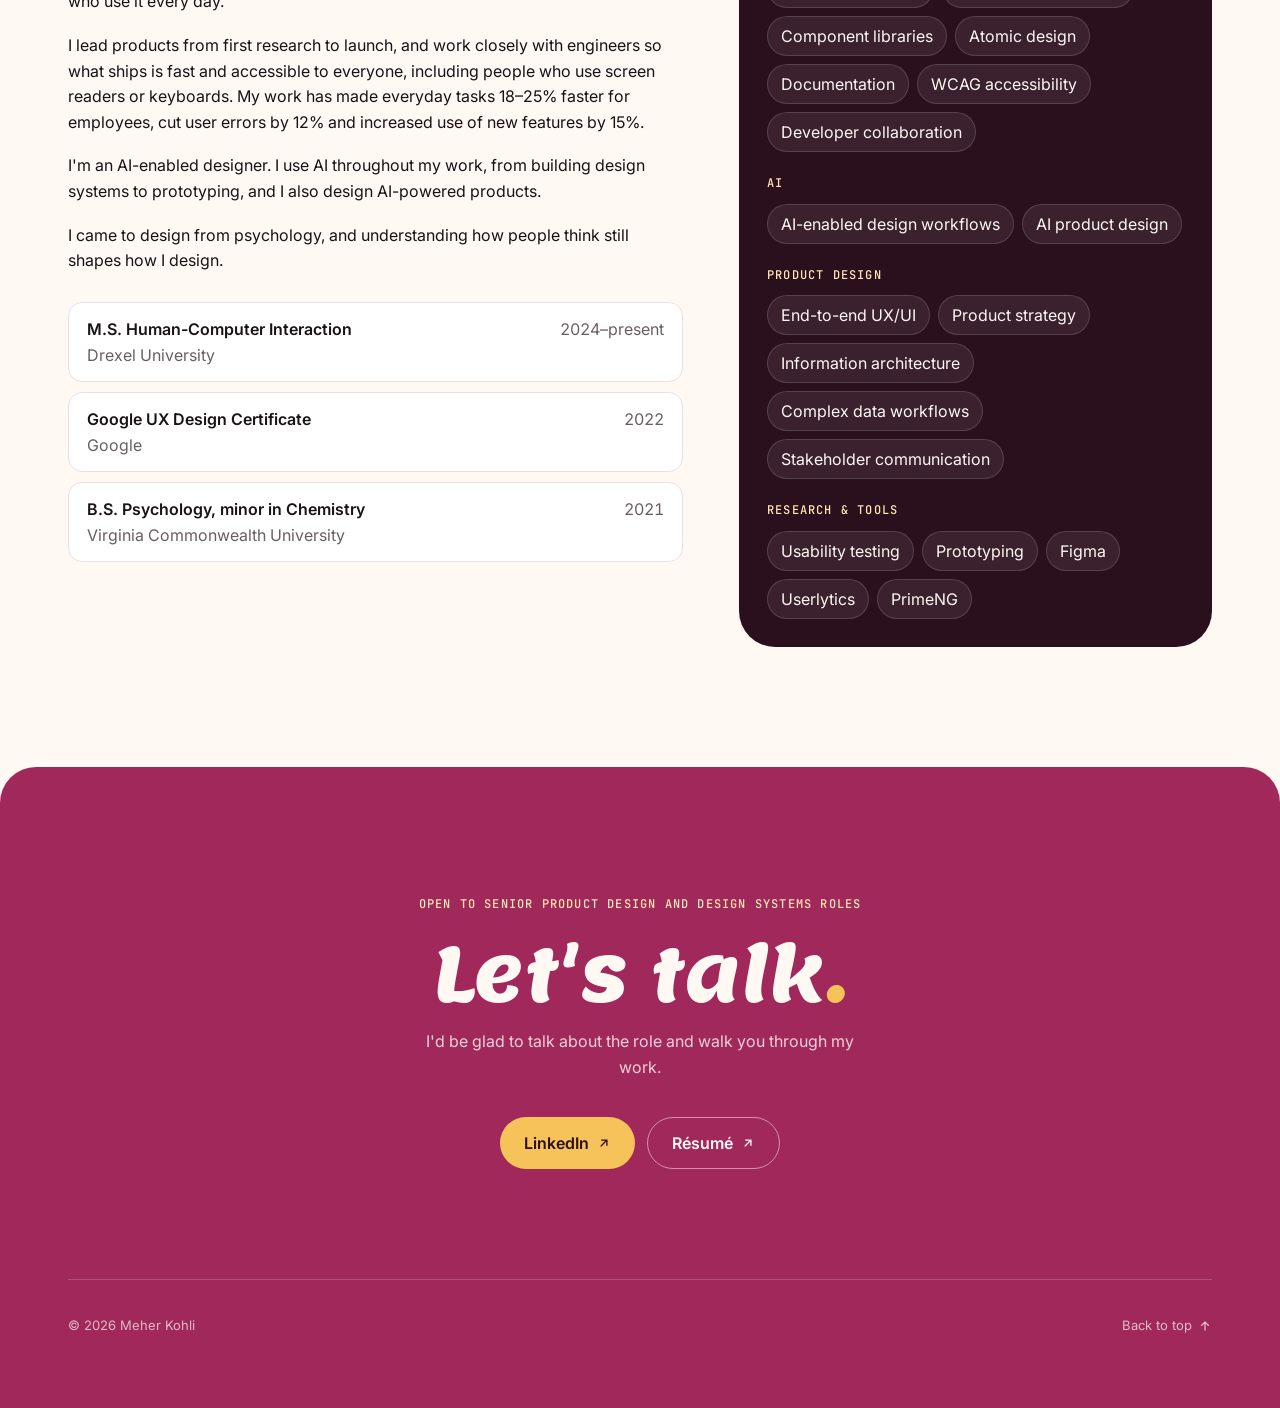
==== commit e1c618a1: "16px body content, stacked hero buttons on phones, Quick look fixes - All body content (intros, para" ====
--- a/portfolio/index.html
+++ b/portfolio/index.html
@@ -236,7 +236,7 @@
       .qv-foot { padding: 12px 20px; }
       .qv-facts, .qv-metrics { grid-template-columns: 1fr; }
       .qv-metrics div { display: flex; align-items: baseline; gap: 12px; } .qv-metrics span { margin: 0; }
-      .qv-nav button span { display: none; }
+      .qv-nav button .qv-lbl { display: none; }
     }
 
     /* ═════════ About ═════════ */
@@ -309,9 +309,9 @@
   --t-h3: 22px;                          /* card, step and box titles */
   --t-h4: 18px;                          /* small diagram and tile titles */
   --t-stat: 36px;                        /* big numbers */
-  --t-lead: clamp(18px, 2vw, 21px);      /* intros and summaries */
-  --t-body: 17px;
-  --t-small: 15px;
+  --t-lead: var(--t-body);               /* intros: same size as all body content */
+  --t-body: 16px;                        /* all body content */
+  --t-small: 15px;                       /* interface text (buttons), not content */
   --t-caption: 13px;
   --t-label: 12px;                       /* mono, uppercase */
   --t-tag: 12px;
@@ -336,12 +336,12 @@
 .c-section h2, .hero .role, dialog.qv .qv-head h2, .next strong { font: 800 var(--t-h2)/1.1 var(--f-head); letter-spacing: -.02em; }
 .cs h3, .steps h3, .box h3, .read h3, .read .example h3, .example h3, .card h3, .qv-sec h3.t-h3 { font: 700 var(--t-h3)/1.25 var(--f-head); letter-spacing: -.01em; }
 .layer h3, .map .out h3, .map .src strong, .ai-vis .core, .mode .t { font: 700 var(--t-h4)/1.3 var(--f-head); }
-.cs .impact b, .result b, .box .num, .out b, .qv-metrics b, .example .ex-stat b, .stat b { font: 800 var(--t-stat)/1 var(--f-head); letter-spacing: -.02em; }
-.c-hero .summary, .lead, .hero .sub, .contact p { font-size: var(--t-lead); line-height: 1.55; font-weight: 400; }
+.cs .impact b, .result b, .box .num, .out b, .example .ex-stat b, .stat b { font: 800 var(--t-stat)/1 var(--f-head); letter-spacing: -.02em; }
+.c-hero .summary, .lead, .hero .sub, .contact p { font-size: var(--t-body); line-height: 1.6; font-weight: 400; }
 body, .c-section p, .about p, .read li, .example p, .example ul, .qv-sec p, .qv-sec ul, .sec-head p { font-size: var(--t-body); }
 .cs-sum, .facts dd, .box p, .steps p, .layer p, .map .out p, .about .edu li, .skills li, .qv-facts dd, .grow, .cs .impact span,
-.result span, .out span, .qv-metrics span, .flow li, .figure figcaption, .example .ex-stat span, .sources, .callout, .stat span, .map .end, .map .src span { font-size: var(--t-small); line-height: 1.45; }
-.foot, .lb-hint, .lb-cap, .diagram .cap, .ai-vis .leaf { font-size: var(--t-caption); }
+.result span, .out span, .qv-metrics span, .flow li, .figure figcaption, .example .ex-stat span, .sources, .callout, .stat span, .map .end, .map .src span, .lb-cap, .diagram .cap { font-size: var(--t-body); line-height: 1.5; }
+.foot, .lb-hint, .ai-vis .leaf { font-size: var(--t-caption); }
 .label, .eyebrow, .facts dt, .qv-facts dt, .cs-meta, .cm-kind, .skills h3, .grow thead th, .map .out .who, .scroll-hint, .example .ex-label,
 .qv-sec h3, .grow td[data-label]::before, .ai-vis .core small, .ai-vis .leaf i, .stage .label {
   font-family: var(--f-mono); font-size: var(--t-label); font-weight: 500; letter-spacing: .1em; text-transform: uppercase; font-style: normal; line-height: 1.3;
@@ -364,7 +364,7 @@
 .go i, .next i, .qv-x, .lb-close { width: var(--icon-btn); height: var(--icon-btn); padding: 0; border-radius: 50%; display: grid; place-items: center; font-size: var(--icon-md); line-height: 1; font-style: normal; flex: none; }
 .qv-x, .lb-close { font-size: var(--icon-lg); }
 .go i, .next i { font-weight: 400; }
-.hero .hello { font-size: var(--t-lead); }
+.hero .hello { font-size: var(--t-body); }
 .cite a { font-size: var(--t-tag); }
 .mode .btnx, .demo .acts span { font-size: var(--t-small); }
 .map .arrow, .layers .arr { font-size: var(--icon-lg); }
@@ -373,6 +373,17 @@
 /* Icons inside text and buttons */
 .cm-caret, .zoom-btn span, .award span[aria-hidden], .tag[aria-hidden] { font-size: var(--icon-sm); line-height: 1; }
 
+/* Quick look outcomes: card-title size, not the big stat size */
+.qv-metrics b { font: 800 var(--t-h3)/1.1 var(--f-head); letter-spacing: -.01em; white-space: nowrap; }
+@media (max-width: 640px) {
+  .qv-metrics div { display: grid; grid-template-columns: 96px minmax(0, 1fr); align-items: center; gap: 12px; }
+  .qv-metrics span { margin: 0; }
+}
+/* Phones: stack the hero buttons, one full-width row each */
+@media (max-width: 480px) {
+  .hero-cta { display: flex; flex-direction: column; align-items: stretch; width: 100%; max-width: 340px; margin-inline: auto; gap: 10px; }
+  .hero-cta .hbtn { width: 100%; }
+}
 /* Case study cards: number and description line up the same way on every card */
 .cs .impact { display: grid; grid-template-columns: 108px minmax(0, 1fr); align-items: center; gap: 14px; }
 .cs .impact b { white-space: nowrap; }
@@ -464,7 +475,7 @@
         <p class="sub">I make complex financial software simple to use, and I lead the design systems that let designers, employees and AI tools build it consistently.</p>
         <div class="hero-cta">
           <a class="hbtn y" href="#work">See case studies <span class="ic ic-down" aria-hidden="true"><svg viewBox="0 0 24 24" focusable="false"><path d="M12 5v14M6 13l6 6 6-6"/></svg></span></a>
-          <a class="hbtn o" href="https://drive.google.com/file/d/1_7QyMZPTrXjoIrbl1z8iu8Kn4wFuUsJ9/view?usp=sharing" target="_blank" rel="noopener">Résumé</a>
+          <a class="hbtn o" href="https://drive.google.com/file/d/1_7QyMZPTrXjoIrbl1z8iu8Kn4wFuUsJ9/view?usp=sharing" target="_blank" rel="noopener"><span class="nw">Résumé <span class="ic ic-external" aria-hidden="true"><svg viewBox="0 0 24 24" focusable="false"><path d="M7 17 17 7M8 7h9v9"/></svg></span></span></a>
         </div>
       </div>
       <div class="scroll-hint" aria-hidden="true">Scroll ↓</div>
@@ -555,8 +566,8 @@
       </div>
       <div class="qv-foot">
         <div class="qv-nav">
-          <button type="button" id="qvPrev" aria-label="Previous case study"><span class="ic ic-left" aria-hidden="true"><svg viewBox="0 0 24 24" focusable="false"><path d="M19 12H5M11 6l-6 6 6 6"/></svg></span> <span>Previous</span></button>
-          <button type="button" id="qvNext" aria-label="Next case study"><span>Next</span> <span class="ic ic-right" aria-hidden="true"><svg viewBox="0 0 24 24" focusable="false"><path d="M5 12h14M13 6l6 6-6 6"/></svg></span></button>
+          <button type="button" id="qvPrev" aria-label="Previous case study"><span class="ic ic-left" aria-hidden="true"><svg viewBox="0 0 24 24" focusable="false"><path d="M19 12H5M11 6l-6 6 6 6"/></svg></span> <span class="qv-lbl">Previous</span></button>
+          <button type="button" id="qvNext" aria-label="Next case study"><span class="qv-lbl">Next</span> <span class="ic ic-right" aria-hidden="true"><svg viewBox="0 0 24 24" focusable="false"><path d="M5 12h14M13 6l6 6-6 6"/></svg></span></button>
         </div>
         <a class="qv-cta" id="qvLink" href="ai-design-systems.html">Read full case study <span class="ic ic-right" aria-hidden="true"><svg viewBox="0 0 24 24" focusable="false"><path d="M5 12h14M13 6l6 6-6 6"/></svg></span></a>
       </div>
@@ -769,8 +780,8 @@
         $('qvDid').innerHTML = c.did.map(function (d) { return '<li>' + esc(d) + '</li>'; }).join('');
         $('qvMetrics').innerHTML = c.metrics.map(function (m) { return '<div><b>' + esc(m[0]) + '</b><span>' + esc(m[1]) + '</span></div>'; }).join('');
         $('qvLink').href = c.url;
-        $('qvPrev').querySelector('span').textContent = C[(cur + C.length - 1) % C.length].title.split(':')[0];
-        $('qvNext').querySelector('span').textContent = C[(cur + 1) % C.length].title.split(':')[0];
+        $('qvPrev').querySelector('.qv-lbl').textContent = C[(cur + C.length - 1) % C.length].title.split(':')[0];
+        $('qvNext').querySelector('.qv-lbl').textContent = C[(cur + 1) % C.length].title.split(':')[0];
         dlg.scrollTop = 0;
       }
       document.querySelectorAll('.ql').forEach(function (b) {
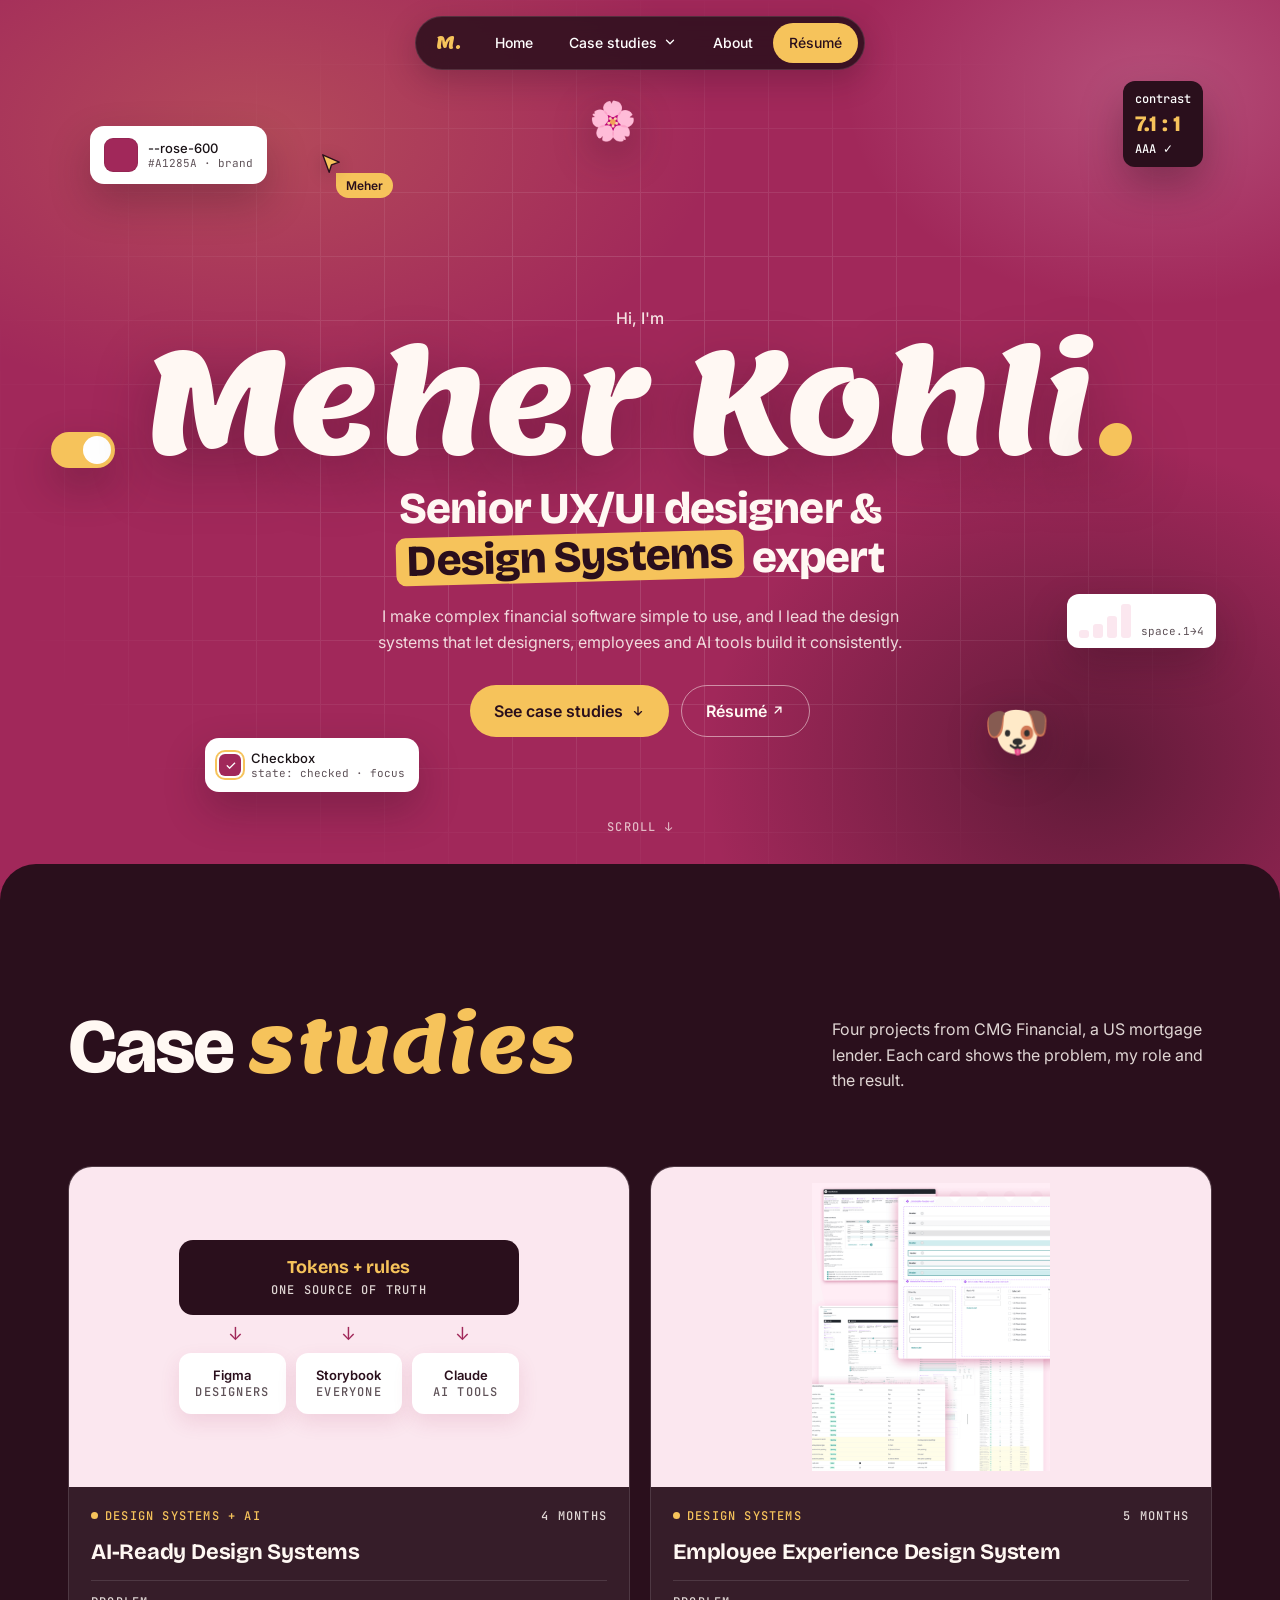
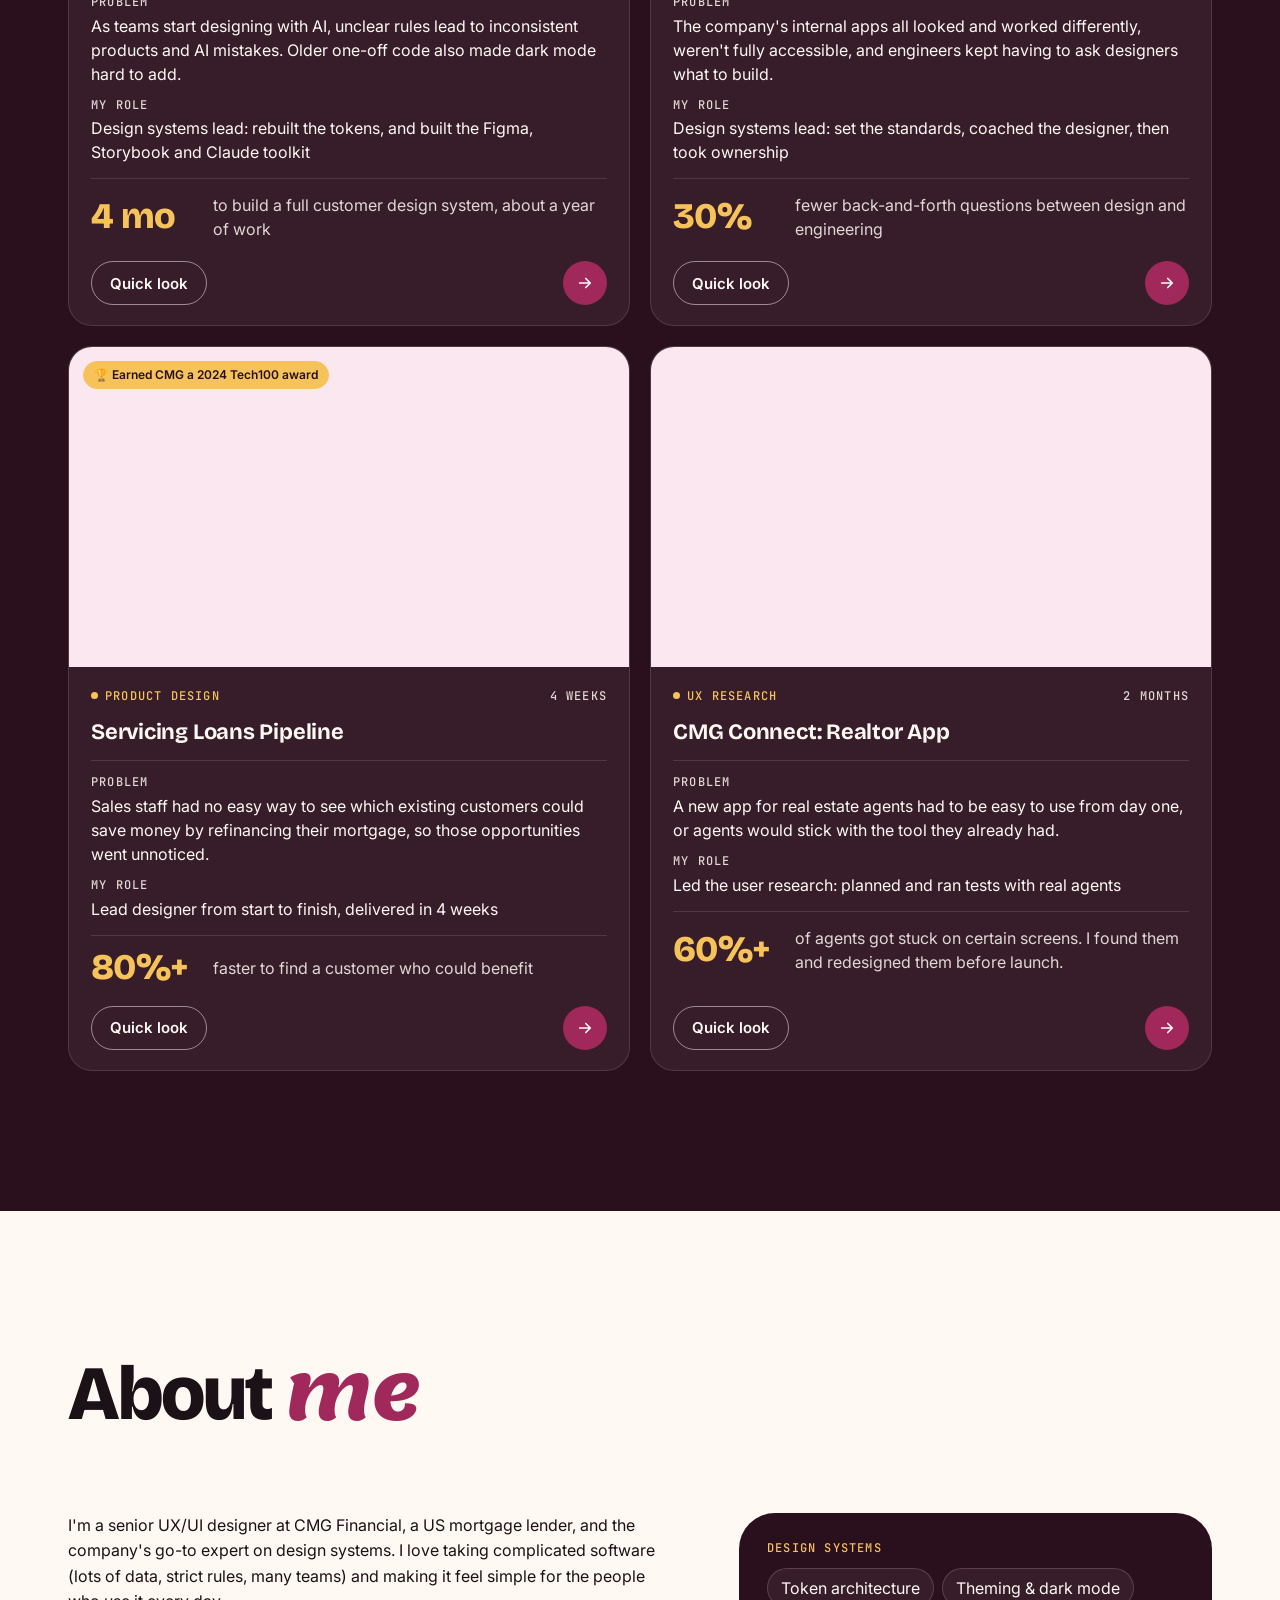
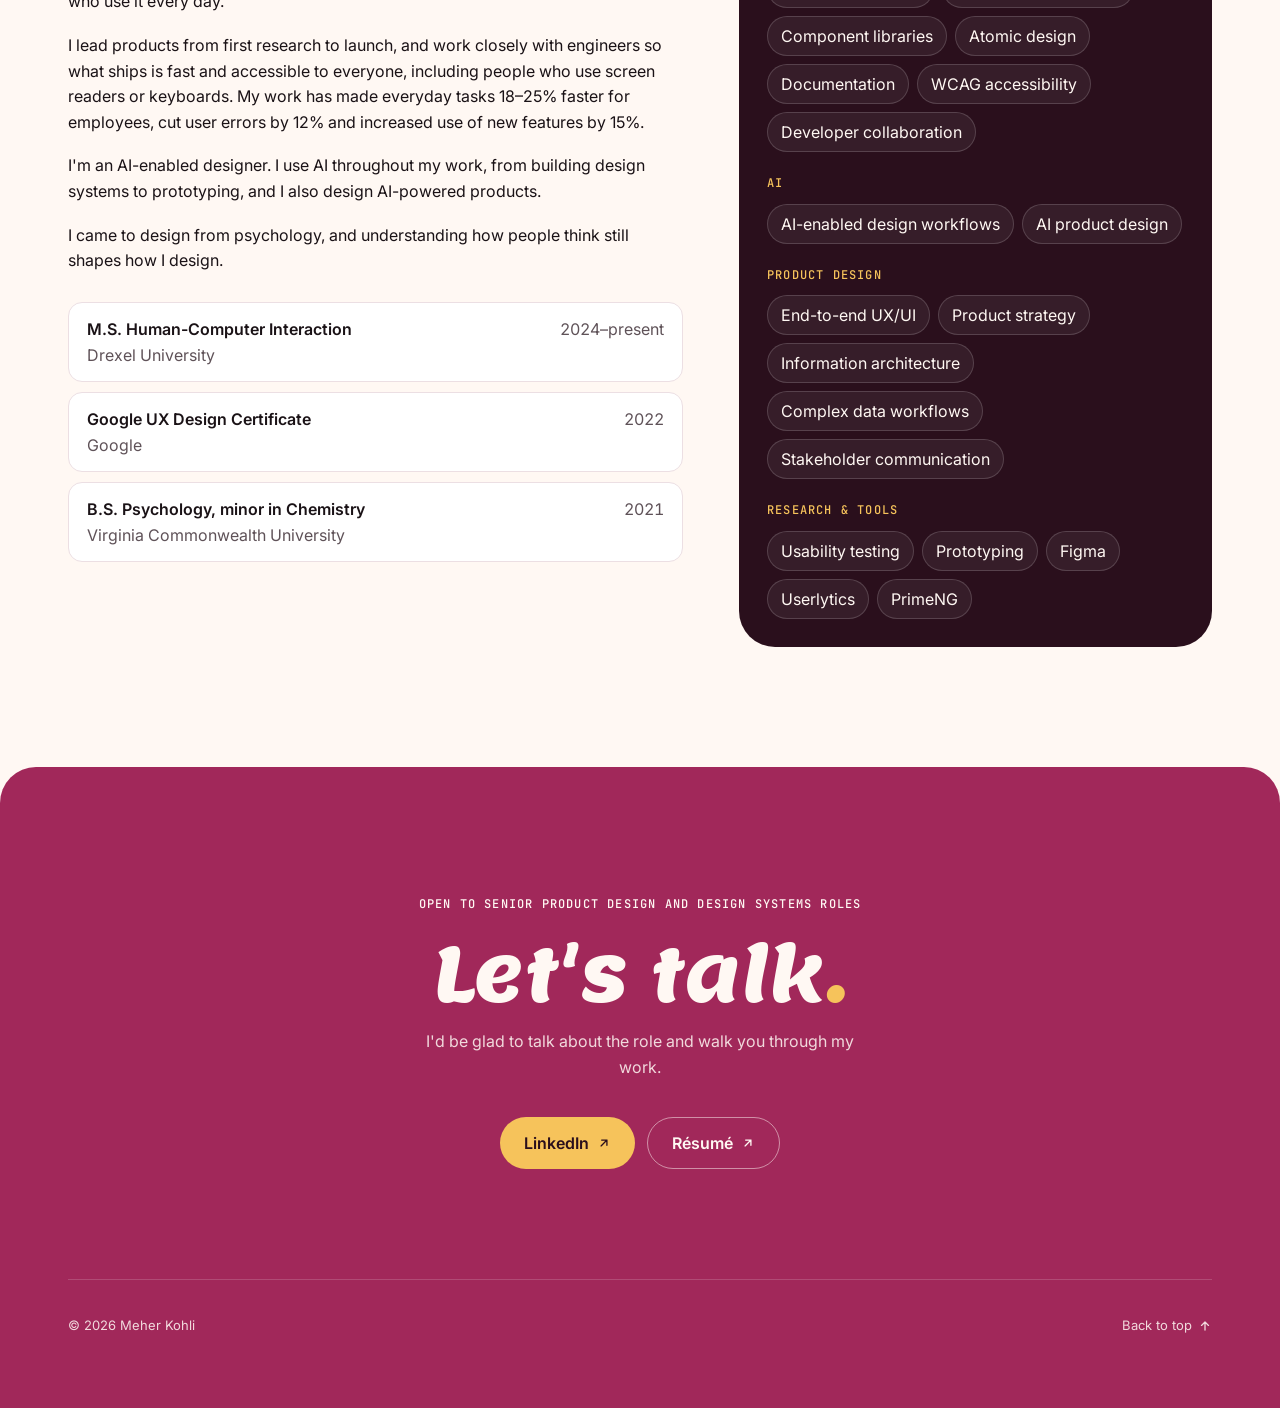
==== commit a8bc1613: "Limited, consistent palette; fix numbers overlapping text on phones - Colors: 46 distinct -> 16 (9 p" ====
--- a/portfolio/index.html
+++ b/portfolio/index.html
@@ -13,9 +13,9 @@
     /* ═════════ Meher tokens ═════════ */
     :root {
       /* primitives */
-      --rose-950:#2a0f1c; --rose-900:#4a1029; --rose-700:#7d1d45; --rose-600:#A1285A; --rose-400:#d0679a; --rose-200:#f2c4d8; --rose-100:#fbe7ef;
-      --butter-400:#F6C35B; --butter-200:#fde7b4;
-      --cream:#fff8f3; --ink:#1a1216; --ink-muted:#6b5d64; --line:#ecdfe3;
+      --rose-950:#2a0f1c; --rose-900:var(--rose-950); --rose-700:var(--rose-950); --rose-600:#A1285A; --rose-400:var(--rose-600); --rose-200:var(--rose-100); --rose-100:#fbe7ef;
+      --butter-400:#F6C35B; --butter-200:var(--butter-400);
+      --cream:#fff8f3; --ink:#1a1216; --ink-muted:#5f5258; --line:#ecdfe3;
 
       /* semantic */
       --bg: var(--cream); --text: var(--ink); --muted: var(--ink-muted); --border: var(--line);
@@ -46,12 +46,12 @@
     .label { font: 500 12px/1 var(--f-mono); letter-spacing: .1em; text-transform: uppercase; }
 
     /* ═════════ Nav ═════════ */
-    .nav { position: fixed; top: 16px; left: 50%; transform: translateX(-50%); z-index: 100; display: flex; align-items: center; gap: 4px; padding: 6px; border-radius: 999px; background: rgba(42,15,28,.72); backdrop-filter: blur(14px); -webkit-backdrop-filter: blur(14px); border: 1px solid rgba(255,255,255,.12); box-shadow: 0 10px 30px rgba(42,15,28,.25); }
+    .nav { position: fixed; top: 16px; left: 50%; transform: translateX(-50%); z-index: 100; display: flex; align-items: center; gap: 4px; padding: 6px; border-radius: 999px; background: rgba(42,15,28,.85); backdrop-filter: blur(14px); -webkit-backdrop-filter: blur(14px); border: 1px solid var(--on-dark-hover); box-shadow: 0 10px 30px rgba(42,15,28,.25); }
     .nav a { color: #fff; text-decoration: none; font: 500 14px var(--f-body); padding: 9px 16px; border-radius: 999px; transition: background .2s; white-space: nowrap; }
-    .nav a:hover { background: rgba(255,255,255,.12); }
-    .nav .sig { font: 400 18px var(--f-sig); color: var(--butter-200); padding: 6px 14px; }
+    .nav a:hover { background: var(--on-dark-hover); }
+    .nav .sig { font: 400 18px var(--f-sig); color: var(--butter-400); padding: 6px 14px; }
     .nav .cta { background: var(--butter-400); color: var(--rose-950); }
-    .nav .cta:hover { background: var(--butter-200); }
+    .nav .cta:hover { background: var(--butter-400); }
     @media (max-width: 640px) {
       .nav { top: auto; bottom: calc(12px + env(safe-area-inset-bottom)); width: calc(100% - 24px); max-width: 420px; justify-content: space-between; padding: 6px; }
       .nav a { min-height: 44px; display: inline-flex; align-items: center; padding: 0 12px; font-size: 14px; }
@@ -76,15 +76,15 @@
     .hero h1 .dot { color: var(--butter-400); }
     .hero .role { font: 800 clamp(22px, 3.4vw, 40px)/1.1 var(--f-head); margin: 20px auto 0; max-width: 20ch; letter-spacing: -.01em; }
     .hero .role span { background: var(--butter-400); color: var(--rose-950); padding: 0 .25em; border-radius: 10px; display: inline-block; transform: rotate(-1.5deg); }
-    .hero .sub { max-width: 54ch; margin: 22px auto 0; font-size: clamp(16px, 1.6vw, 18px); color: rgba(255,248,243,.82); }
+    .hero .sub { max-width: 54ch; margin: 22px auto 0; font-size: clamp(16px, 1.6vw, 18px); color: var(--on-dark-muted); }
     .hero-cta { display: flex; justify-content: center; flex-wrap: wrap; gap: 12px; margin-top: 30px; }
     .hbtn { display: inline-flex; align-items: center; justify-content: center; min-height: 52px; padding: 0 26px; border-radius: 999px; font: 600 16px var(--f-body); text-decoration: none; transition: transform .2s var(--ease), background .2s; }
     .hbtn:hover { transform: translateY(-2px); }
     .hbtn.y { background: var(--butter-400); color: var(--rose-950); }
-    .hbtn.o { border: 1.5px solid rgba(255,248,243,.55); color: var(--cream); }
+    .hbtn.o { border: 1.5px solid var(--on-dark-muted); color: var(--cream); }
     @media (max-width: 480px) { .hero-cta { display: grid; grid-template-columns: 1.4fr 1fr; gap: 10px; } .hbtn { padding: 0 12px; font-size: 15px; } }
-    .proof { display: inline-flex; align-items: center; gap: 8px; margin: 22px 0 0; padding: 9px 16px; border-radius: 999px; background: rgba(42,15,28,.35); border: 1px solid rgba(255,255,255,.18); font: 500 14.5px var(--f-body); color: var(--cream); }
-    .proof b { color: var(--butter-200); font-weight: 600; }
+    .proof { display: inline-flex; align-items: center; gap: 8px; margin: 22px 0 0; padding: 9px 16px; border-radius: 999px; background: rgba(42,15,28,.35); border: 1px solid var(--on-dark-line); font: 500 14.5px var(--f-body); color: var(--cream); }
+    .proof b { color: var(--butter-400); font-weight: 600; }
     .scroll-hint { position: absolute; bottom: 64px; left: 50%; transform: translateX(-50%); font: 500 12px var(--f-mono); letter-spacing: .1em; text-transform: uppercase; opacity: .7; z-index: 5; }
 
     /* floating system objects */
@@ -95,7 +95,7 @@
     .chip .sw { width: 34px; height: 34px; border-radius: 9px; background: var(--brand); box-shadow: inset 0 0 0 1px rgba(0,0,0,.08); }
     .chip small { display: block; font: 400 11px var(--f-mono); color: var(--muted); }
     .cb { width: 22px; height: 22px; border-radius: 6px; background: var(--brand); color: #fff; display: grid; place-items: center; font-size: 13px; box-shadow: 0 0 0 2px #fff, 0 0 0 4px var(--butter-400); }
-    .fake-btn { font: 600 14px var(--f-body); background: var(--rose-950); color: var(--butter-200); padding: 13px 22px; border-radius: 999px; box-shadow: 0 0 0 3px var(--brand), 0 0 0 6px var(--butter-400), 0 18px 40px rgba(42,15,28,.35); }
+    .fake-btn { font: 600 14px var(--f-body); background: var(--rose-950); color: var(--butter-400); padding: 13px 22px; border-radius: 999px; box-shadow: 0 0 0 3px var(--brand), 0 0 0 6px var(--butter-400), 0 18px 40px rgba(42,15,28,.35); }
     .toggle { width: 64px; height: 36px; border-radius: 999px; background: var(--butter-400); position: relative; box-shadow: 0 18px 40px rgba(42,15,28,.3); }
     .toggle::after { content: ""; position: absolute; top: 4px; right: 4px; width: 28px; height: 28px; border-radius: 50%; background: #fff; }
     .contrast { font: 500 12px var(--f-mono); background: var(--rose-950); color: #fff; border-radius: 12px; padding: 10px 12px; display: grid; gap: 4px; box-shadow: 0 18px 40px rgba(42,15,28,.35); }
@@ -105,7 +105,7 @@
     .cursor-tag span { margin: -2px 0 0 16px; background: var(--butter-400); color: var(--rose-950); font: 600 12px var(--f-body); padding: 5px 10px; border-radius: 4px 999px 999px 999px; }
     .sticker { font-size: 54px; filter: drop-shadow(0 12px 20px rgba(42,15,28,.35)); }
     .spacing { display: flex; align-items: flex-end; gap: 4px; background: #fff; padding: 10px 12px; border-radius: 12px; box-shadow: 0 18px 40px rgba(42,15,28,.28); }
-    .spacing i { display: block; width: 10px; background: var(--rose-200); border-radius: 3px; }
+    .spacing i { display: block; width: 10px; background: var(--rose-100); border-radius: 3px; }
     .spacing em { font: 400 11px var(--f-mono); color: var(--muted); font-style: normal; margin-left: 6px; }
 
     .f1 { top: 14%; left: 7%; }   .f1 > * { --rot: -6deg; }
@@ -143,29 +143,29 @@
     .sec-head { display: flex; justify-content: space-between; align-items: end; gap: 24px; flex-wrap: wrap; margin-bottom: 72px; }
     .sec-head h2 { font: 800 clamp(48px, 8vw, 112px)/.9 var(--f-head); letter-spacing: -.04em; margin: 0; }
     .sec-head h2 em { font: 400 1em var(--f-sig); font-style: normal; color: var(--butter-400); letter-spacing: -.02em; }
-    .sec-head p { max-width: 38ch; margin: 0; color: rgba(255,248,243,.7); }
-
-    .tag { font: 500 12px/1 var(--f-mono); padding: 7px 10px; border-radius: 999px; border: 1px solid rgba(255,255,255,.2); color: rgba(255,248,243,.85); }
+    .sec-head p { max-width: 38ch; margin: 0; color: var(--on-dark-muted); }
+
+    .tag { font: 500 12px/1 var(--f-mono); padding: 7px 10px; border-radius: 999px; border: 1px solid var(--on-dark-line); color: var(--on-dark-muted); }
     .tag.gold { background: var(--butter-400); border-color: var(--butter-400); color: var(--rose-950); }
-    .v-rose { background: linear-gradient(140deg, var(--brand), var(--rose-700)); }
-    .v-butter { background: linear-gradient(140deg, var(--butter-400), #f19a6b); }
-    .v-plum { background: linear-gradient(140deg, var(--rose-950), #4a1a33); }
+    .v-rose { background: linear-gradient(140deg, var(--brand), var(--rose-950)); }
+    .v-butter { background: linear-gradient(140deg, var(--butter-400), var(--butter-400)); }
+    .v-plum { background: linear-gradient(140deg, var(--rose-950), var(--rose-950)); }
     .ai-vis { width: 100%; max-width: 340px; display: grid; grid-template-columns: repeat(3, 1fr); gap: 10px; }
-    .ai-vis .core { grid-column: 1 / -1; background: var(--rose-950); color: var(--butter-200); border-radius: 14px; padding: 16px; text-align: center; font: 700 17px var(--f-head); }
-    .ai-vis .core small { display: block; font: 500 11.5px var(--f-mono); color: rgba(255,248,243,.7); margin-top: 4px; letter-spacing: .04em; }
+    .ai-vis .core { grid-column: 1 / -1; background: var(--rose-950); color: var(--butter-400); border-radius: 14px; padding: 16px; text-align: center; font: 700 17px var(--f-head); }
+    .ai-vis .core small { display: block; font: 500 11.5px var(--f-mono); color: var(--on-dark-muted); margin-top: 4px; letter-spacing: .04em; }
     .ai-vis .arrows { grid-column: 1 / -1; display: flex; justify-content: space-around; color: var(--brand); font-size: 18px; line-height: 1; }
     .ai-vis .leaf { background: #fff; border-radius: 12px; padding: 14px 6px; text-align: center; font: 600 13.5px var(--f-body); color: var(--rose-950); box-shadow: 0 8px 20px rgba(161,40,90,.12); }
     .ai-vis .leaf i { display: block; font-style: normal; font-size: 11px; font-weight: 500; color: var(--muted); margin-top: 2px; }
-    .v-blush { background: linear-gradient(140deg, var(--rose-200), #f7d9c4); }
+    .v-blush { background: linear-gradient(140deg, var(--rose-100), var(--rose-100)); }
 
     /* Case study overview grid */
     .cases { display: grid; grid-template-columns: repeat(2, 1fr); gap: 20px; list-style: none; margin: 0; padding: 0; }
     @media (max-width: 680px) { .cases { grid-template-columns: 1fr; } }
-    .cs { position: relative; display: flex; flex-direction: column; background: rgba(255,255,255,.045); border: 1px solid rgba(255,255,255,.1); border-radius: var(--r-lg); overflow: hidden; transition: transform .35s var(--ease), border-color .25s, background .25s; }
-    .cs:hover { transform: translateY(-4px); border-color: rgba(246,195,91,.55); background: rgba(255,255,255,.07); }
+    .cs { position: relative; display: flex; flex-direction: column; background: var(--on-dark-surface); border: 1px solid var(--on-dark-hover); border-radius: var(--r-lg); overflow: hidden; transition: transform .35s var(--ease), border-color .25s, background .25s; }
+    .cs:hover { transform: translateY(-4px); border-color: rgba(246,195,91,.55); background: var(--on-dark-surface); }
     .cs:focus-within { border-color: var(--butter-400); }
     /* Real product images: shown in full, never cropped or altered */
-    .thumb { height: 320px; padding: 16px; background: #fcf1f5; display: flex; align-items: center; justify-content: center; overflow: hidden; }
+    .thumb { height: 320px; padding: 16px; background: var(--rose-100); display: flex; align-items: center; justify-content: center; overflow: hidden; }
     .thumb img { display: block; max-width: 100%; max-height: 288px; width: auto; height: auto; transition: transform .5s var(--ease); }
     .cs:hover .thumb img { transform: scale(1.03); }
     @media (max-width: 680px) {
@@ -177,23 +177,23 @@
     }
     .award { align-self: flex-start; margin-bottom: -4px; }
     .cs-body { display: flex; flex-direction: column; gap: 14px; padding: 22px 22px 20px; flex: 1; }
-    .cs-meta { display: flex; justify-content: space-between; gap: 8px; font: 500 12px/1.3 var(--f-mono); letter-spacing: .06em; text-transform: uppercase; color: rgba(255,248,243,.6); }
+    .cs-meta { display: flex; justify-content: space-between; gap: 8px; font: 500 12px/1.3 var(--f-mono); letter-spacing: .06em; text-transform: uppercase; color: var(--on-dark-muted); }
     .cs-meta .kind { color: var(--c); }
     .cs-meta .kind::before { content: ""; display: inline-block; width: 7px; height: 7px; border-radius: 50%; background: var(--c); margin-right: 7px; vertical-align: 1px; }
     .cs h3 { font: 800 26px/1.08 var(--f-head); letter-spacing: -.02em; margin: 0; }
     .cs h3 a { text-decoration: none; }
     .cs h3 a::after { content: ""; position: absolute; inset: 0; z-index: 1; border-radius: inherit; }
     .cs h3 a:focus-visible { outline: none; }
-    .cs-sum { margin: 0; font-size: 15px; line-height: 1.5; color: rgba(255,248,243,.75); }
-    .facts { display: grid; grid-template-columns: 1fr; gap: 12px; margin: 0; padding: 14px 0; border-block: 1px solid rgba(255,255,255,.1); }
-    .facts dt { font: 500 11.5px var(--f-mono); letter-spacing: .08em; text-transform: uppercase; color: rgba(255,248,243,.5); margin-bottom: 3px; }
+    .cs-sum { margin: 0; font-size: 15px; line-height: 1.5; color: var(--on-dark-muted); }
+    .facts { display: grid; grid-template-columns: 1fr; gap: 12px; margin: 0; padding: 14px 0; border-block: 1px solid var(--on-dark-hover); }
+    .facts dt { font: 500 11.5px var(--f-mono); letter-spacing: .08em; text-transform: uppercase; color: var(--on-dark-muted); margin-bottom: 3px; }
     .facts dd { margin: 0; font-size: 13.5px; line-height: 1.35; }
     .impact { display: flex; align-items: baseline; gap: 12px; }
     .impact b { font: 800 34px/1 var(--f-head); color: var(--butter-400); letter-spacing: -.03em; white-space: nowrap; }
-    .impact span { font-size: 13.5px; line-height: 1.35; color: rgba(255,248,243,.8); }
+    .impact span { font-size: 13.5px; line-height: 1.35; color: var(--on-dark-muted); }
     .cs-actions { margin-top: auto; padding-top: 6px; display: flex; justify-content: space-between; align-items: center; gap: 10px; }
-    .ql { position: relative; z-index: 2; font: 600 14px var(--f-body); color: var(--cream); background: transparent; border: 1px solid rgba(255,255,255,.28); border-radius: 999px; min-height: 44px; padding: 0 18px; cursor: pointer; transition: background .2s, border-color .2s; }
-    .ql:hover { background: rgba(255,255,255,.1); border-color: rgba(255,255,255,.5); }
+    .ql { position: relative; z-index: 2; font: 600 14px var(--f-body); color: var(--cream); background: transparent; border: 1px solid var(--on-dark-outline); border-radius: 999px; min-height: 44px; padding: 0 18px; cursor: pointer; transition: background .2s, border-color .2s; }
+    .ql:hover { background: var(--on-dark-hover); border-color: var(--on-dark-outline); }
     .go { display: inline-flex; align-items: center; gap: 8px; font: 600 14px var(--f-body); color: var(--cream); }
     .go i { width: 44px; height: 44px; border-radius: 50%; background: var(--brand); display: grid; place-items: center; font-style: normal; transition: transform .3s var(--ease), background .2s; }
     .cs:hover .go i, .cs:focus-within .go i { transform: rotate(-45deg); background: var(--butter-400); color: var(--rose-950); }
@@ -209,7 +209,7 @@
     .qv-head .cs-meta { color: inherit; opacity: .8; justify-content: flex-start; gap: 6px 16px; flex-wrap: wrap; padding-right: 52px; }
     .qv-head .cs-meta .kind { color: inherit; } .qv-head .cs-meta .kind::before { background: currentColor; }
     .qv-head h2 { font: 800 clamp(28px, 4vw, 40px)/1.05 var(--f-head); letter-spacing: -.02em; margin: 12px 0 0; padding-right: 48px; }
-    .qv-x { position: absolute; top: 18px; right: 18px; width: 40px; height: 40px; border-radius: 50%; border: 0; background: rgba(255,255,255,.9); color: var(--ink); font-size: 20px; cursor: pointer; }
+    .qv-x { position: absolute; top: 18px; right: 18px; width: 40px; height: 40px; border-radius: 50%; border: 0; background: #fff; color: var(--ink); font-size: 20px; cursor: pointer; }
     .qv-body { padding: 28px 32px 8px; display: grid; gap: 24px; }
     .qv-facts { display: grid; grid-template-columns: repeat(3, 1fr); gap: 12px; margin: 0; }
     .qv-facts div { background: #fff; border: 1px solid var(--border); border-radius: var(--r-md); padding: 12px 14px; }
@@ -221,13 +221,13 @@
     .qv-metrics { display: grid; grid-template-columns: repeat(3, 1fr); gap: 12px; }
     .qv-metrics div { background: var(--rose-950); color: var(--cream); border-radius: var(--r-md); padding: 16px; }
     .qv-metrics b { display: block; font: 800 30px/1 var(--f-head); color: var(--butter-400); letter-spacing: -.02em; }
-    .qv-metrics span { display: block; font-size: 13px; line-height: 1.4; margin-top: 6px; color: rgba(255,248,243,.8); }
-    .qv-foot { position: sticky; bottom: 0; display: flex; justify-content: space-between; align-items: center; gap: 12px; padding: 16px 32px; background: color-mix(in srgb, var(--cream) 92%, transparent); backdrop-filter: blur(8px); border-top: 1px solid var(--border); margin-top: 20px; flex-wrap: wrap; }
+    .qv-metrics span { display: block; font-size: 13px; line-height: 1.4; margin-top: 6px; color: var(--on-dark-muted); }
+    .qv-foot { position: sticky; bottom: 0; display: flex; justify-content: space-between; align-items: center; gap: 12px; padding: 16px 32px; background: var(--cream); backdrop-filter: blur(8px); border-top: 1px solid var(--border); margin-top: 20px; flex-wrap: wrap; }
     .qv-nav { display: flex; gap: 8px; }
     .qv-nav button { height: 44px; padding: 0 16px; border-radius: 999px; border: 1px solid var(--border); background: #fff; color: var(--ink); font: 500 14px var(--f-body); cursor: pointer; }
     .qv-nav button:hover { border-color: var(--brand); }
     .qv-cta { display: inline-flex; align-items: center; gap: 8px; height: 44px; padding: 0 20px; border-radius: 999px; background: var(--brand); color: #fff; font: 600 14px var(--f-body); text-decoration: none; }
-    .qv-cta:hover { background: var(--rose-700); }
+    .qv-cta:hover { background: var(--rose-950); }
     @media (max-width: 640px) {
       dialog.qv { width: 100%; max-width: 100%; margin: auto 0 0; max-height: 92vh; max-height: 92dvh; border-radius: 28px 28px 0 0; }
       dialog.qv[open] { animation: sheet .35s var(--ease); }
@@ -250,24 +250,24 @@
     .about .edu b { font-weight: 600; }
     .about .edu span { color: var(--muted); }
     .skills { background: var(--rose-950); color: var(--cream); border-radius: var(--r-xl); padding: 28px; }
-    .skills h3 { font: 500 12px/1 var(--f-mono); letter-spacing: .1em; text-transform: uppercase; color: var(--butter-200); margin: 0 0 12px; }
+    .skills h3 { font: 500 12px/1 var(--f-mono); letter-spacing: .1em; text-transform: uppercase; color: var(--butter-400); margin: 0 0 12px; }
     .skills ul { list-style: none; margin: 0 0 24px; padding: 0; display: flex; flex-wrap: wrap; gap: 8px; }
     .skills ul:last-child { margin-bottom: 0; }
-    .skills li { font-size: 14.5px; padding: 7px 13px; border-radius: 999px; background: rgba(255,255,255,.08); border: 1px solid rgba(255,255,255,.14); }
+    .skills li { font-size: 14.5px; padding: 7px 13px; border-radius: 999px; background: var(--on-dark-surface); border: 1px solid var(--on-dark-line); }
     @media (max-width: 900px) { .about { grid-template-columns: 1fr; gap: 32px; } .about-sec { padding: 88px 0 96px; } .about p { font-size: 17px; } .skills { padding: 22px 18px; border-radius: 28px; } }
 
     /* ═════════ Contact ═════════ */
     .contact { background: var(--brand); color: var(--cream); border-radius: var(--r-xl) var(--r-xl) 0 0; padding: 130px 0 60px; position: relative; overflow: hidden; text-align: center; }
-    .contact .label { color: var(--butter-200); }
+    .contact .label { color: var(--butter-400); }
     .contact h2 { font: 400 clamp(64px, 15vw, 200px)/.9 var(--f-sig); margin: 22px 0 18px; letter-spacing: -.02em; }
     .contact h2 span { color: var(--butter-400); }
-    .contact p { max-width: 46ch; margin: 0 auto 36px; color: rgba(255,248,243,.82); font-size: 18px; }
+    .contact p { max-width: 46ch; margin: 0 auto 36px; color: var(--on-dark-muted); font-size: 18px; }
     .btns { display: flex; justify-content: center; flex-wrap: wrap; gap: 12px; }
     .btn { display: inline-flex; align-items: center; gap: 8px; height: 54px; padding: 0 26px; border-radius: 999px; font: 600 16px var(--f-body); text-decoration: none; transition: transform .2s var(--ease); }
     .btn:hover { transform: translateY(-2px); }
     .btn.y { background: var(--butter-400); color: var(--rose-950); }
-    .btn.o { border: 1.5px solid rgba(255,248,243,.5); color: var(--cream); }
-    .foot { display: flex; justify-content: space-between; flex-wrap: wrap; gap: 12px; margin-top: 110px; padding-top: 24px; border-top: 1px solid rgba(255,255,255,.18); font-size: 13px; color: rgba(255,248,243,.7); text-align: left; }
+    .btn.o { border: 1.5px solid var(--on-dark-muted); color: var(--cream); }
+    .foot { display: flex; justify-content: space-between; flex-wrap: wrap; gap: 12px; margin-top: 110px; padding-top: 24px; border-top: 1px solid var(--on-dark-line); font-size: 13px; color: var(--on-dark-muted); text-align: left; }
     .foot a { text-decoration: none; min-height: 44px; display: inline-flex; align-items: center; }
     @media (max-width: 600px) { .contact { padding: 96px 0 40px; } .btns { flex-direction: column; align-items: stretch; max-width: 340px; margin: 0 auto; } .btn { justify-content: center; } .foot { margin-top: 64px; } }
 
@@ -284,15 +284,15 @@
 /* Case studies dropdown in the menu */
 .cm { position: relative; display: inline-flex; }
 .cm-btn { display: inline-flex; align-items: center; gap: 6px; border: 0; background: transparent; color: #fff; font: 500 14px var(--f-body); padding: 9px 16px; border-radius: 999px; cursor: pointer; white-space: nowrap; }
-.cm-btn:hover, .cm-btn[aria-expanded="true"] { background: rgba(255,255,255,.12); }
+.cm-btn:hover, .cm-btn[aria-expanded="true"] { background: var(--on-dark-hover); }
 .cm-caret { font-size: 11px; transition: transform .2s; }
 .cm-btn[aria-expanded="true"] .cm-caret { transform: rotate(180deg); }
-.cm-list { position: absolute; top: calc(100% + 10px); left: 50%; transform: translateX(-50%); width: 300px; margin: 0; padding: 8px; list-style: none; background: #2a0f1c; border: 1px solid rgba(255,255,255,.14); border-radius: 18px; box-shadow: 0 18px 40px rgba(42,15,28,.35); z-index: 120; }
+.cm-list { position: absolute; top: calc(100% + 10px); left: 50%; transform: translateX(-50%); width: 300px; margin: 0; padding: 8px; list-style: none; background: #2a0f1c; border: 1px solid var(--on-dark-line); border-radius: 18px; box-shadow: 0 18px 40px rgba(42,15,28,.35); z-index: 120; }
 .cm-list[hidden] { display: none; }
 .cm-list a { display: block; padding: 10px 12px; min-height: 44px; border-radius: 12px; color: #fff; text-decoration: none; font: 600 15px/1.3 var(--f-body); }
-.cm-list a:hover, .cm-list a:focus-visible { background: rgba(255,255,255,.1); }
-.cm-list a[aria-current="page"] { background: rgba(246,195,91,.18); }
-.cm-kind { display: block; font: 500 11px var(--f-mono); letter-spacing: .08em; text-transform: uppercase; color: #fde7b4; margin-bottom: 2px; }
+.cm-list a:hover, .cm-list a:focus-visible { background: var(--on-dark-hover); }
+.cm-list a[aria-current="page"] { background: var(--on-dark-hover); }
+.cm-kind { display: block; font: 500 11px var(--f-mono); letter-spacing: .08em; text-transform: uppercase; color: var(--butter-400); margin-bottom: 2px; }
 @media (max-width: 640px) {
   .cm-btn { min-height: 44px; padding: 0 10px; }
   .cm { position: static; }
@@ -384,6 +384,13 @@
   .hero-cta { display: flex; flex-direction: column; align-items: stretch; width: 100%; max-width: 340px; margin-inline: auto; gap: 10px; }
   .hero-cta .hbtn { width: 100%; }
 }
+/* Phones: big numbers sit above their text, so no number can run into it */
+@media (max-width: 600px) {
+  .result { display: block; }
+  .result b { display: block; min-width: 0; white-space: normal; margin-bottom: 6px; }
+  .result span { display: block; margin: 0; }
+  .box .num { white-space: normal; }
+}
 /* Case study cards: number and description line up the same way on every card */
 .cs .impact { display: grid; grid-template-columns: 108px minmax(0, 1fr); align-items: center; gap: 14px; }
 .cs .impact b { white-space: nowrap; }
@@ -412,6 +419,30 @@
 .ic svg { width: 100%; height: 100%; display: block; fill: none; stroke: currentColor; stroke-width: 2.25; stroke-linecap: round; stroke-linejoin: round; }
 .go i .ic, .next i .ic, .qv-x .ic, .lb-close .ic { width: var(--icon-md); height: var(--icon-md); vertical-align: 0; }
 .btn .ic, .hbtn .ic, .back .ic, .ex-link .ic, .ql .ic, .qv-cta .ic, .zoom-btn .ic, .qv-nav .ic, .cm-btn .ic { vertical-align: 0; }
+
+/* ═════════ Limited palette, used the same way on every page ═════════ */
+:root {
+  --on-dark-muted: rgba(255,248,243,.85);   /* secondary text on plum or rose (5.3:1 on rose) */
+  --on-dark-surface: rgba(255,255,255,.06); /* cards on plum */
+  --on-dark-hover: rgba(255,255,255,.12);   /* hover and selected on dark */
+  --on-dark-line: rgba(255,255,255,.16);    /* dividers and borders on dark */
+  --on-dark-outline: rgba(255,248,243,.5);  /* outline buttons on dark */
+}
+/* Every case study header and Quick look header: rose */
+.c-hero.rose, .c-hero.plum, .c-hero.butter { background: var(--rose-600); color: var(--cream); }
+.v-rose, .v-butter, .v-plum, .v-blush { background: var(--rose-600); }
+dialog.qv .qv-head, dialog.qv .qv-head .cs-meta { color: var(--cream); }
+/* Butter is for highlights on plum only; on rose, labels are cream for contrast */
+.contact .label { color: var(--cream); }
+/* Outline buttons on dark: one border strength */
+.hbtn.o, .contact .btn.o, .ql { border-color: var(--on-dark-outline); }
+/* Status tags in brand colors */
+.tag-good { background: var(--butter-400); color: var(--rose-950); }
+.tag-bad { background: var(--rose-600); color: var(--cream); }
+.tag-idea { background: var(--rose-100); color: var(--rose-600); }
+/* Dark-mode example in the token diagram */
+.mode.dark { background: var(--rose-950); color: var(--cream); border-color: var(--rose-950); }
+.mode.dark .btnx { background: var(--rose-100); color: var(--rose-950); }
 /*/COMPONENTS*/
   </style>
   <style>html.wf body { opacity: 0; } @media (prefers-reduced-motion: no-preference) { body { transition: opacity .2s; } }</style>
@@ -490,7 +521,7 @@
         </div>
 
         <ul class="cases">
-          <li class="cs rv" style="--c:#f2a6c6">
+          <li class="cs rv" style="--c:var(--butter-400)">
             <div class="thumb" aria-hidden="true">
               <div class="ai-vis">
                 <div class="core">Tokens + rules<small>one source of truth</small></div>
@@ -509,7 +540,7 @@
             </div>
           </li>
 
-          <li class="cs rv" style="--c:#f2a6c6">
+          <li class="cs rv" style="--c:var(--butter-400)">
             <div class="thumb">
               <img src="img/ctxvV92Lcjmf0muavgpU4QOd3o.png" width="1321" height="1600" alt="Design system documentation: guidelines, reusable table and filter components, and color and spacing settings" loading="lazy" decoding="async">
             </div>
@@ -522,7 +553,7 @@
             </div>
           </li>
 
-          <li class="cs rv" style="--c:#F6C35B">
+          <li class="cs rv" style="--c:var(--butter-400)">
             <div class="thumb">
               <span class="tag gold award flag">🏆 Earned CMG a 2024 Tech100 award</span>
               <img src="img/HiIGvdk1R77FB9GSV2OZiGMt3B4.png" width="530" height="643" alt="Loan software screens: a list of customers who could save by refinancing, with panels comparing their options" loading="lazy" decoding="async">
@@ -536,7 +567,7 @@
             </div>
           </li>
 
-          <li class="cs rv" style="--c:#9fd8bd">
+          <li class="cs rv" style="--c:var(--butter-400)">
             <div class="thumb">
               <img src="img/XieLqVnQhKxCrVQVaumV0lElg.png" width="1345" height="1600" alt="The CMG Connect app for real estate agents on two phones, showing a list of loans and a loan's progress" loading="lazy" decoding="async">
             </div>
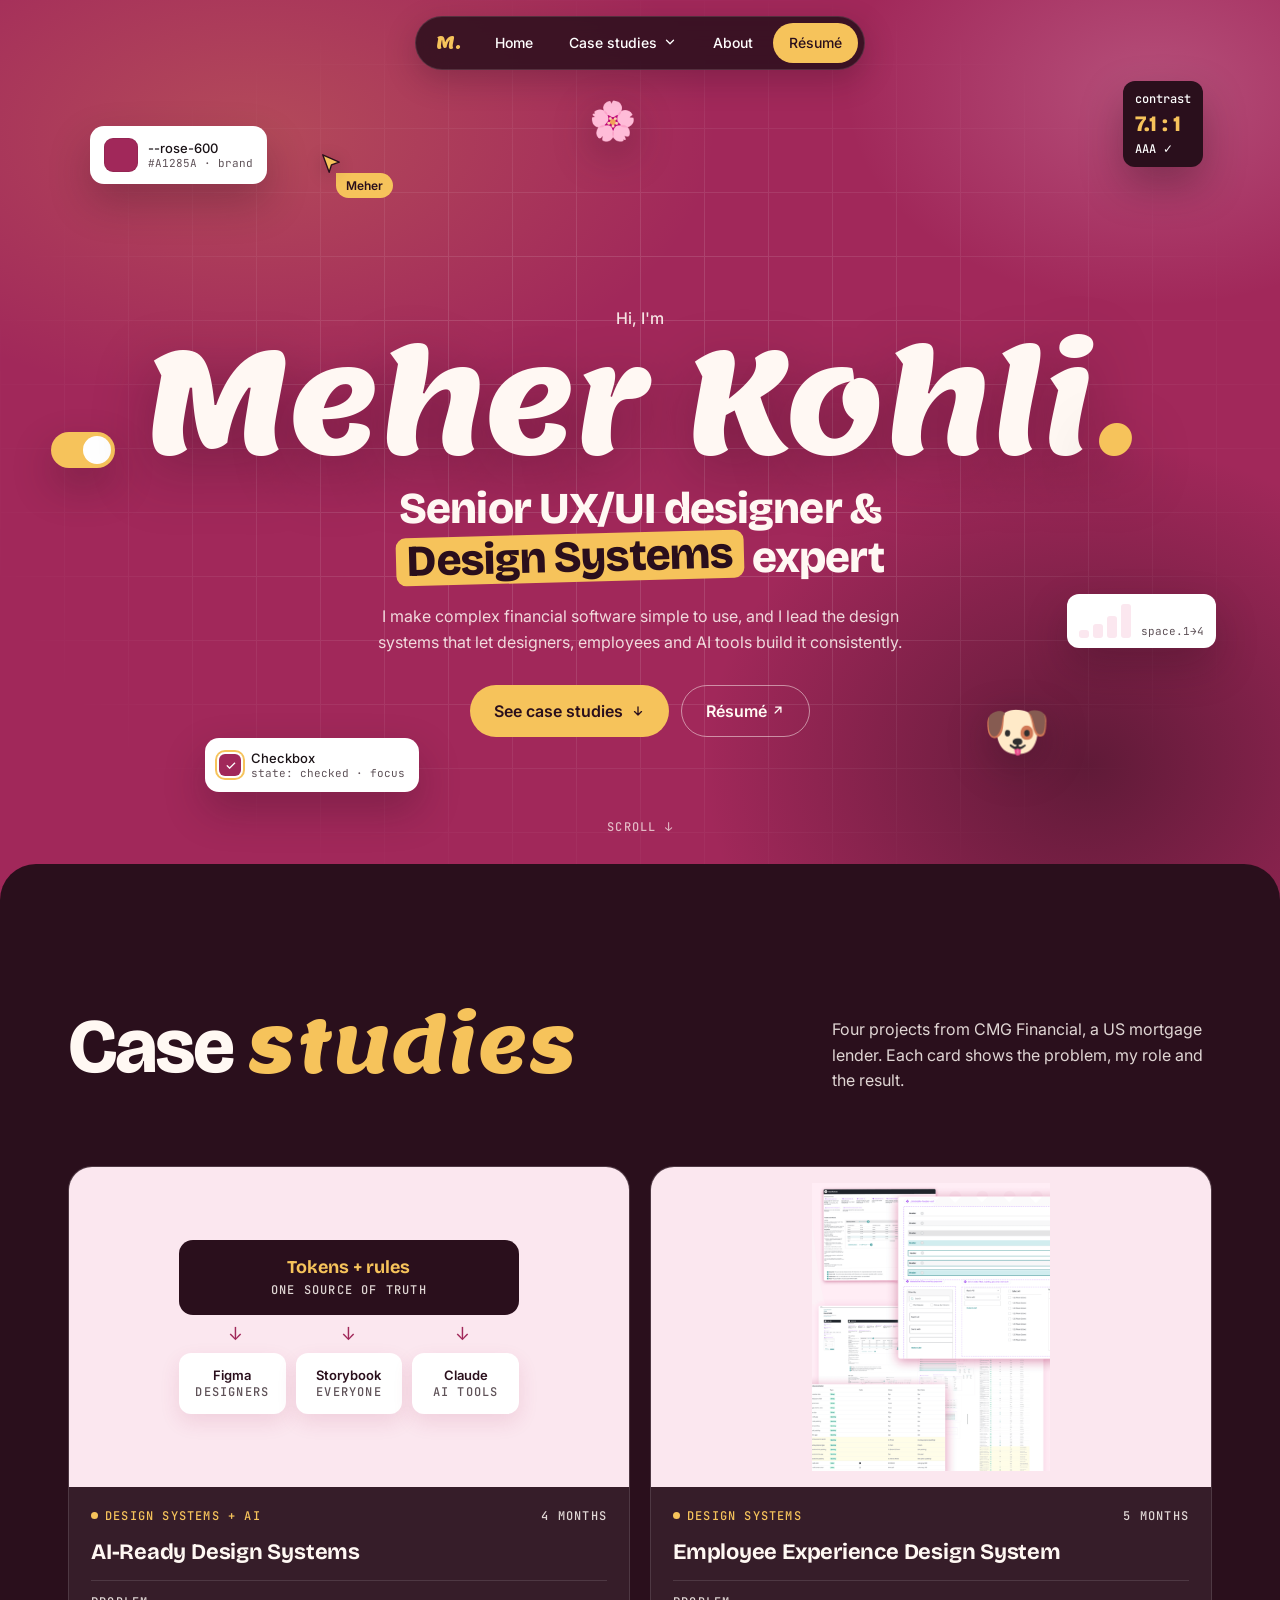
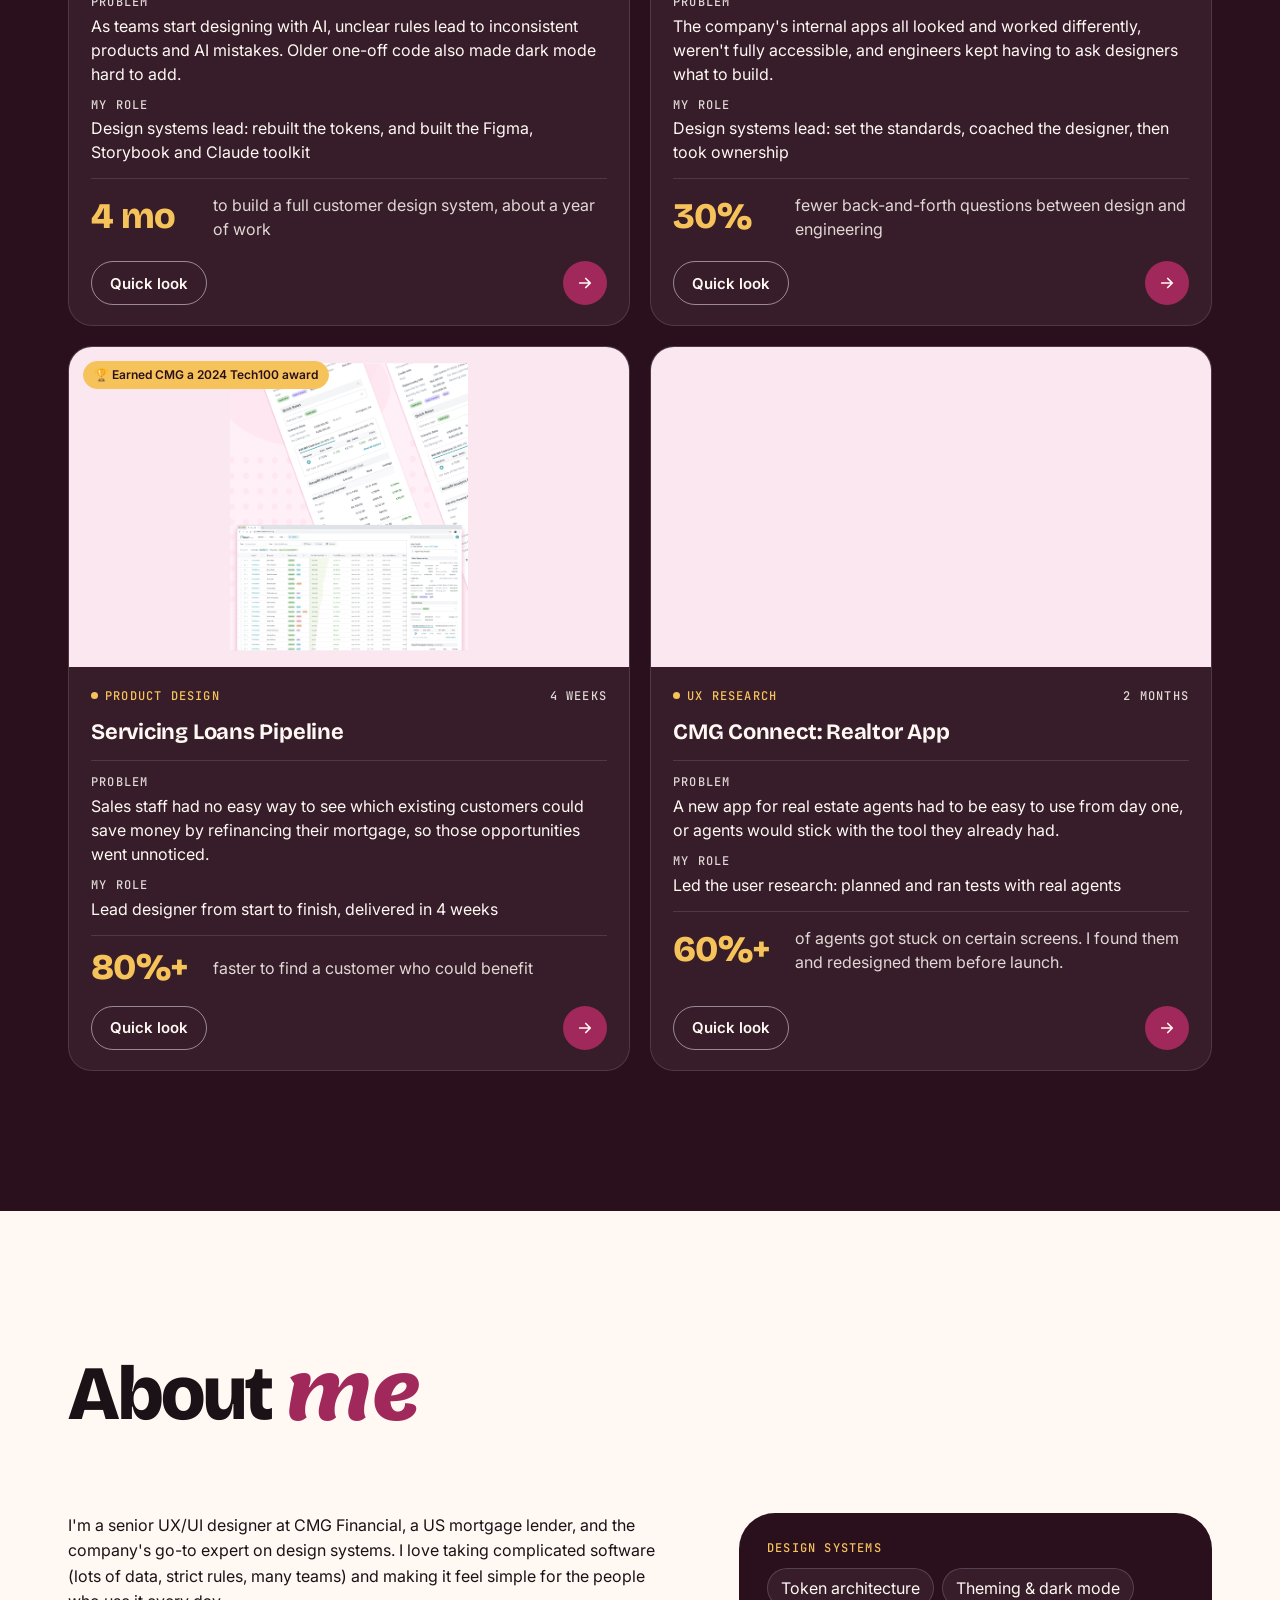
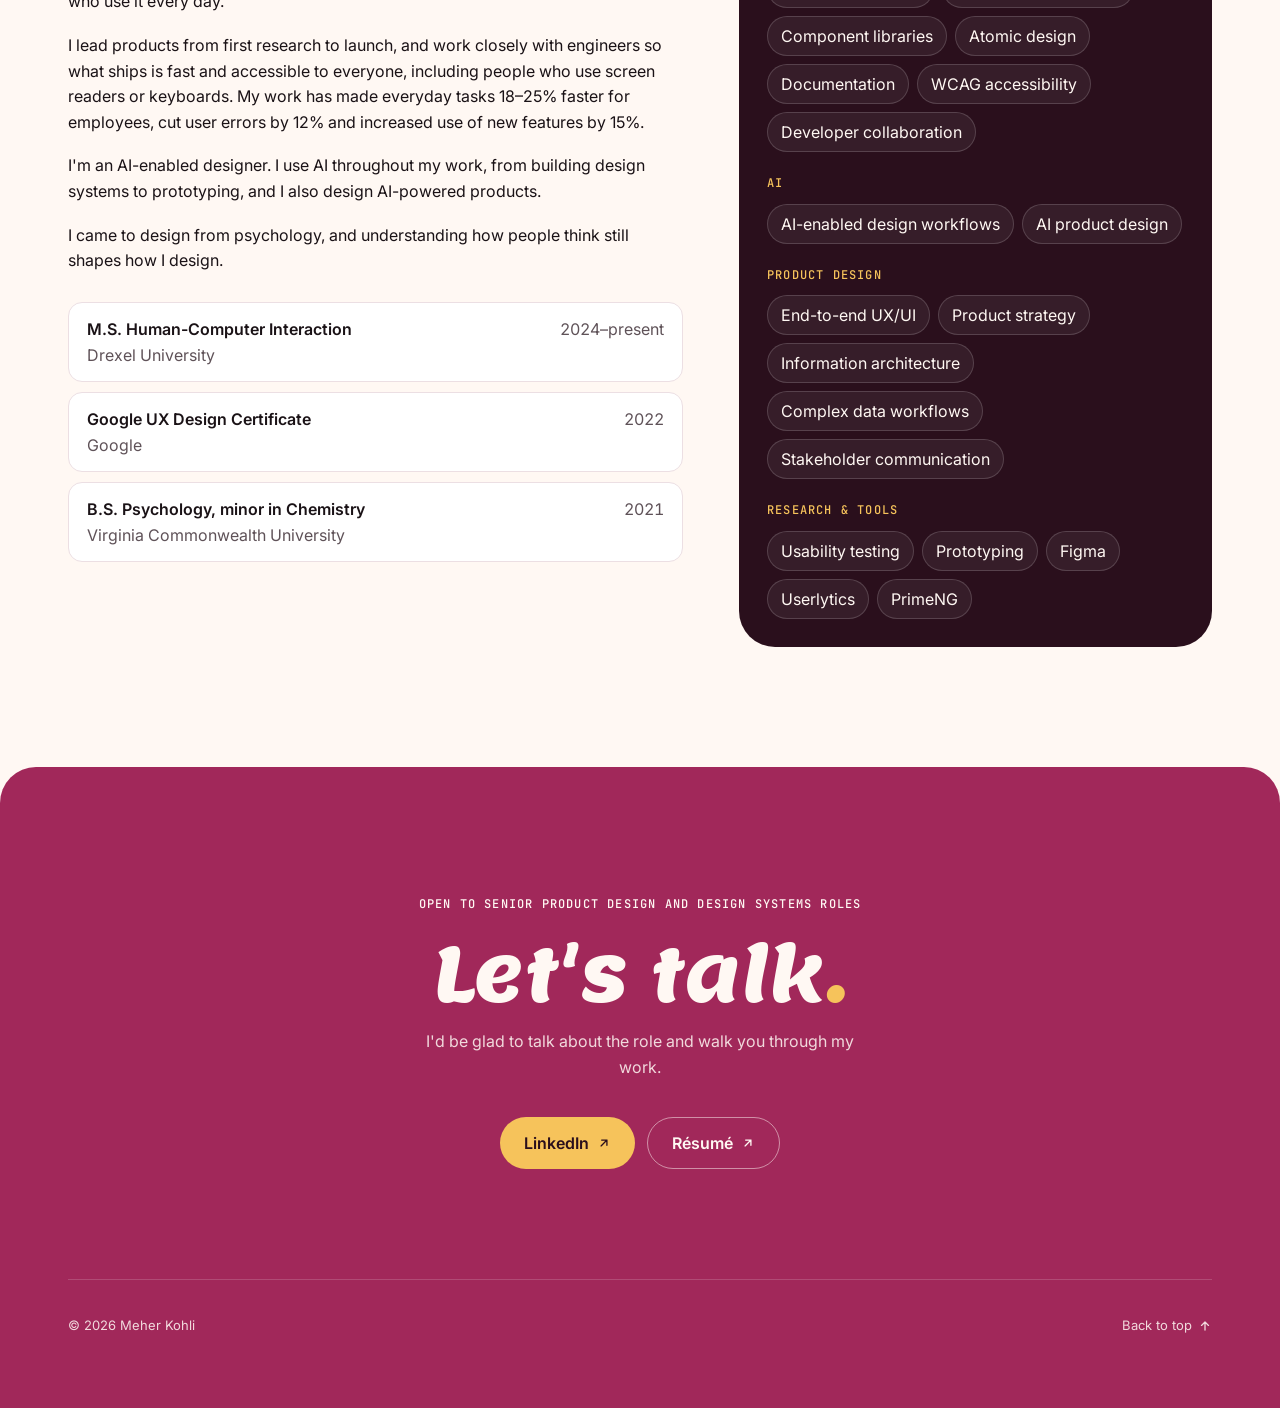
==== commit 579e54c8: "Header secondary text: full contrast and more spacing Quick look and case study headers no longer fa" ====
--- a/portfolio/index.html
+++ b/portfolio/index.html
@@ -432,6 +432,12 @@
 .c-hero.rose, .c-hero.plum, .c-hero.butter { background: var(--rose-600); color: var(--cream); }
 .v-rose, .v-butter, .v-plum, .v-blush { background: var(--rose-600); }
 dialog.qv .qv-head, dialog.qv .qv-head .cs-meta { color: var(--cream); }
+/* Secondary text in headers: solid cream (6.7:1 on rose), room to breathe */
+dialog.qv .qv-head .cs-meta { opacity: 1; flex-direction: column; align-items: flex-start; gap: 8px; line-height: 1.4; }
+dialog.qv .qv-head .cs-meta .kind { letter-spacing: .08em; }
+dialog.qv .qv-head #qvTime { font: 500 var(--t-small)/1.4 var(--f-body); letter-spacing: 0; text-transform: none; }
+.c-hero .kind, .c-hero .summary, .c-hero .back { opacity: 1; color: var(--cream); }
+.c-hero .kind { letter-spacing: .08em; line-height: 1.5; }
 /* Butter is for highlights on plum only; on rose, labels are cream for contrast */
 .contact .label { color: var(--cream); }
 /* Outline buttons on dark: one border strength */
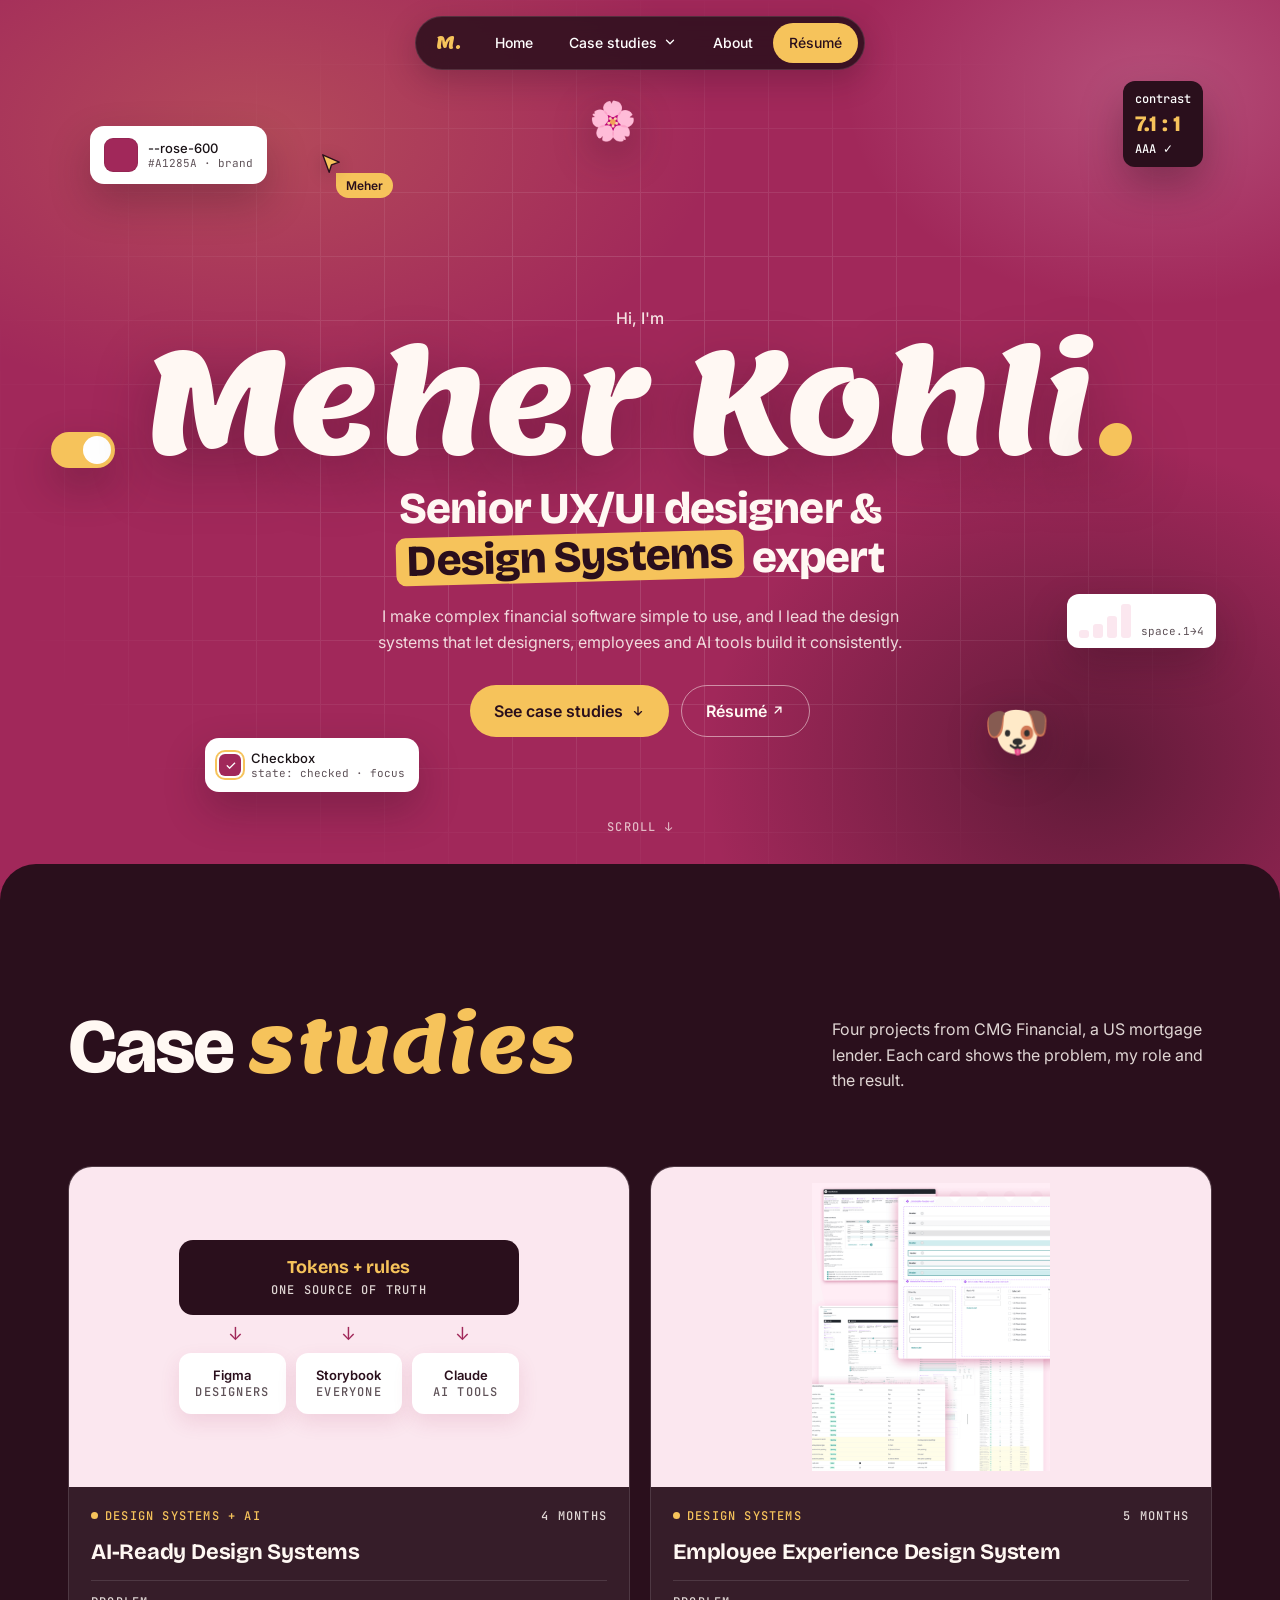
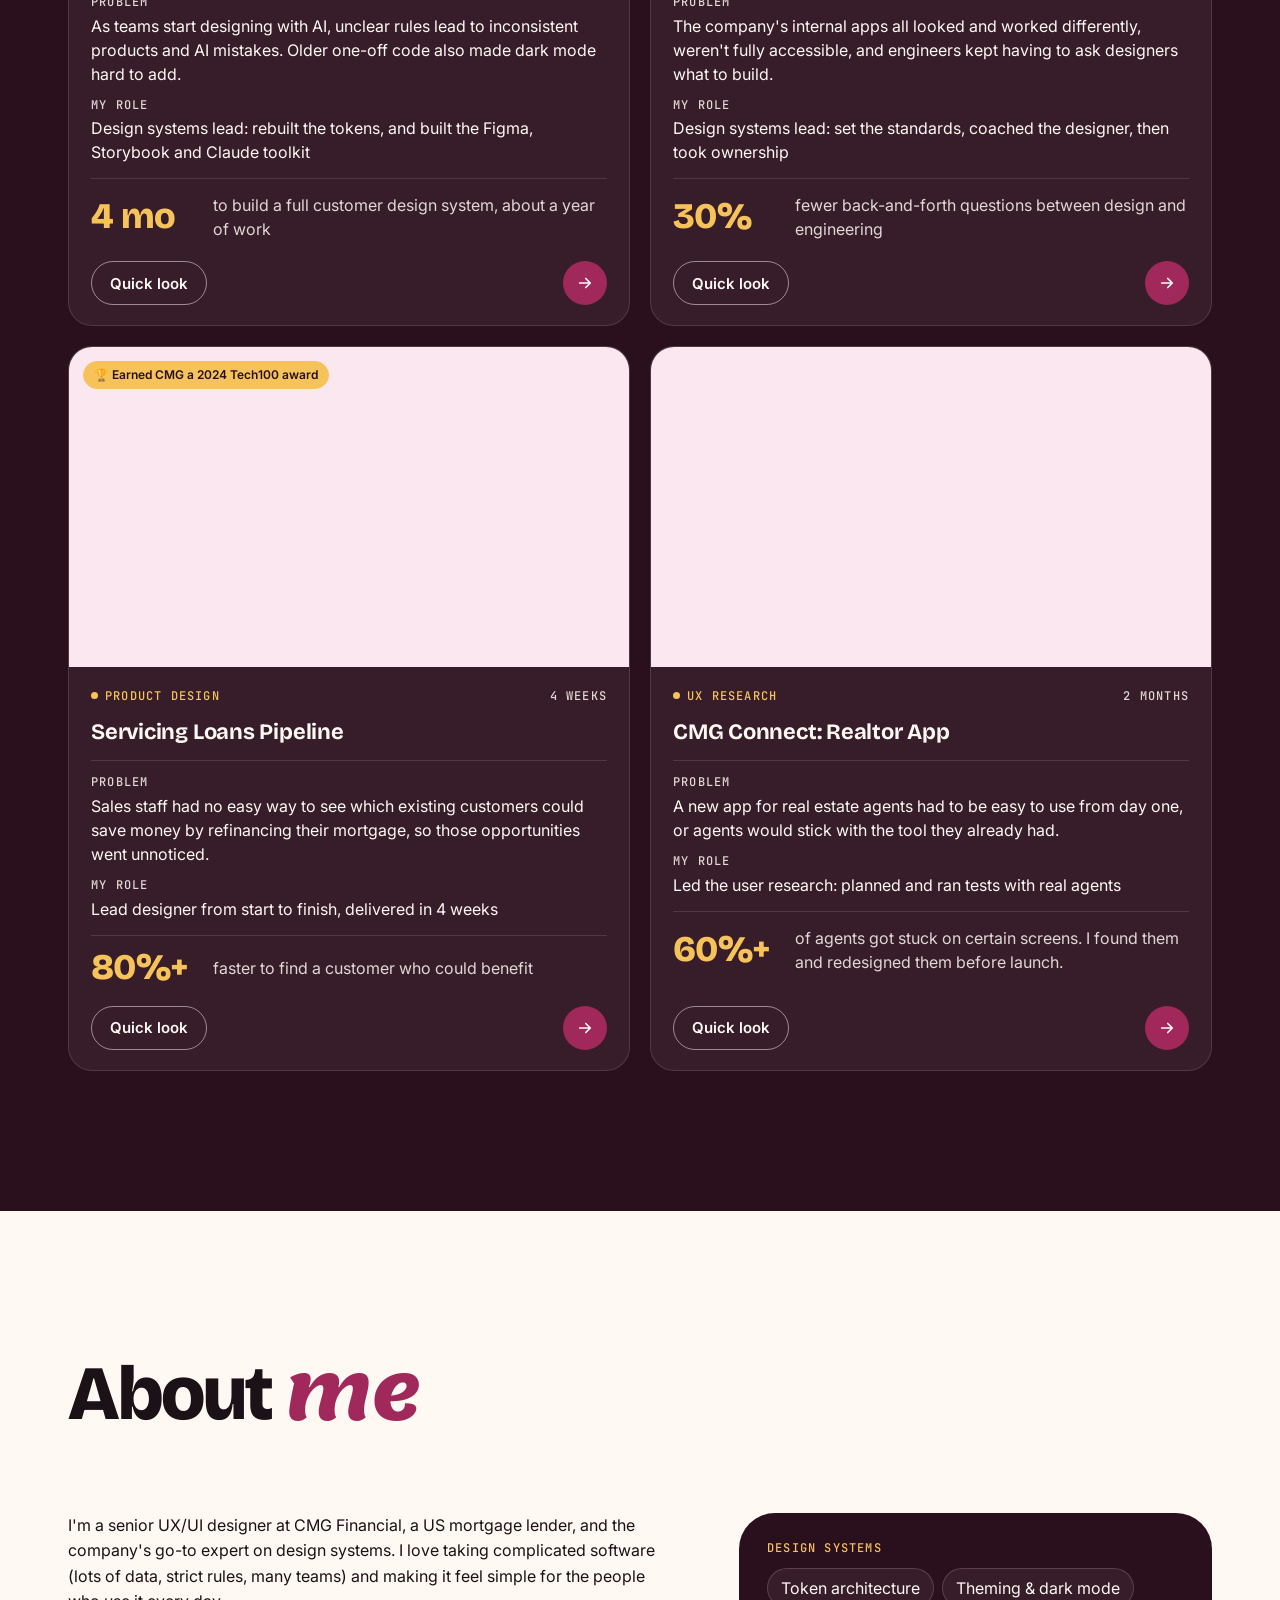
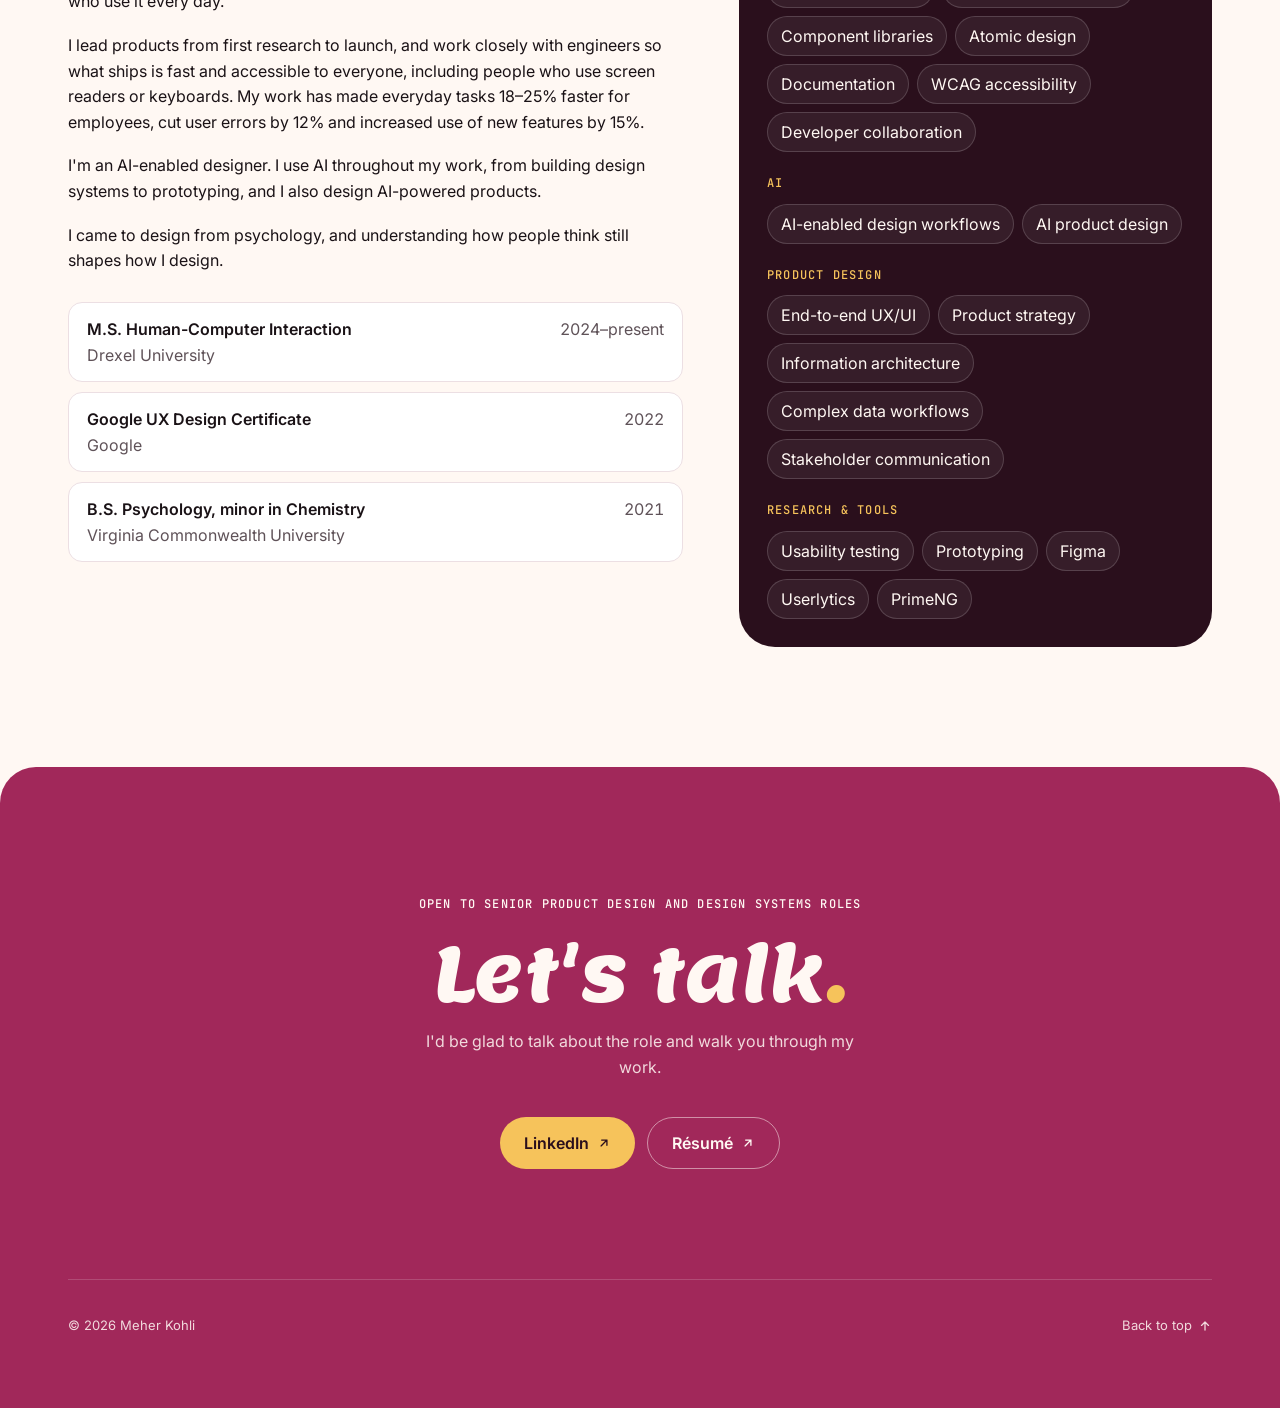
==== commit 3d86dd43: "Quick look: title first, category and timing below Co-Authored-By: Claude Opus 5.5 <noreply@anthropi" ====
--- a/portfolio/index.html
+++ b/portfolio/index.html
@@ -206,9 +206,9 @@
     @keyframes pop { from { opacity: 0; transform: translateY(18px) scale(.98); } }
     .qv-head { position: relative; padding: 30px 32px 26px; color: var(--cream); }
     .qv-head.v-butter, .qv-head.v-blush { color: var(--rose-950); }
-    .qv-head .cs-meta { color: inherit; opacity: .8; justify-content: flex-start; gap: 6px 16px; flex-wrap: wrap; padding-right: 52px; }
+    .qv-head .cs-meta { color: inherit; justify-content: flex-start; gap: 6px 16px; flex-wrap: wrap; margin-top: 14px; }
     .qv-head .cs-meta .kind { color: inherit; } .qv-head .cs-meta .kind::before { background: currentColor; }
-    .qv-head h2 { font: 800 clamp(28px, 4vw, 40px)/1.05 var(--f-head); letter-spacing: -.02em; margin: 12px 0 0; padding-right: 48px; }
+    .qv-head h2 { font: 800 clamp(28px, 4vw, 40px)/1.05 var(--f-head); letter-spacing: -.02em; margin: 0; padding-right: 56px; }
     .qv-x { position: absolute; top: 18px; right: 18px; width: 40px; height: 40px; border-radius: 50%; border: 0; background: #fff; color: var(--ink); font-size: 20px; cursor: pointer; }
     .qv-body { padding: 28px 32px 8px; display: grid; gap: 24px; }
     .qv-facts { display: grid; grid-template-columns: repeat(3, 1fr); gap: 12px; margin: 0; }
@@ -591,8 +591,8 @@
 
     <dialog class="qv" id="qv" aria-labelledby="qvTitle">
       <div class="qv-head" id="qvHead">
+        <h2 id="qvTitle"></h2>
         <div class="cs-meta"><span class="kind" id="qvKind"></span><span id="qvTime"></span></div>
-        <h2 id="qvTitle"></h2>
         <button type="button" class="qv-x" id="qvClose" aria-label="Close quick look"><span class="ic ic-close" aria-hidden="true"><svg viewBox="0 0 24 24" focusable="false"><path d="M6 6l12 12M18 6 6 18"/></svg></span></button>
       </div>
       <div class="qv-body">
